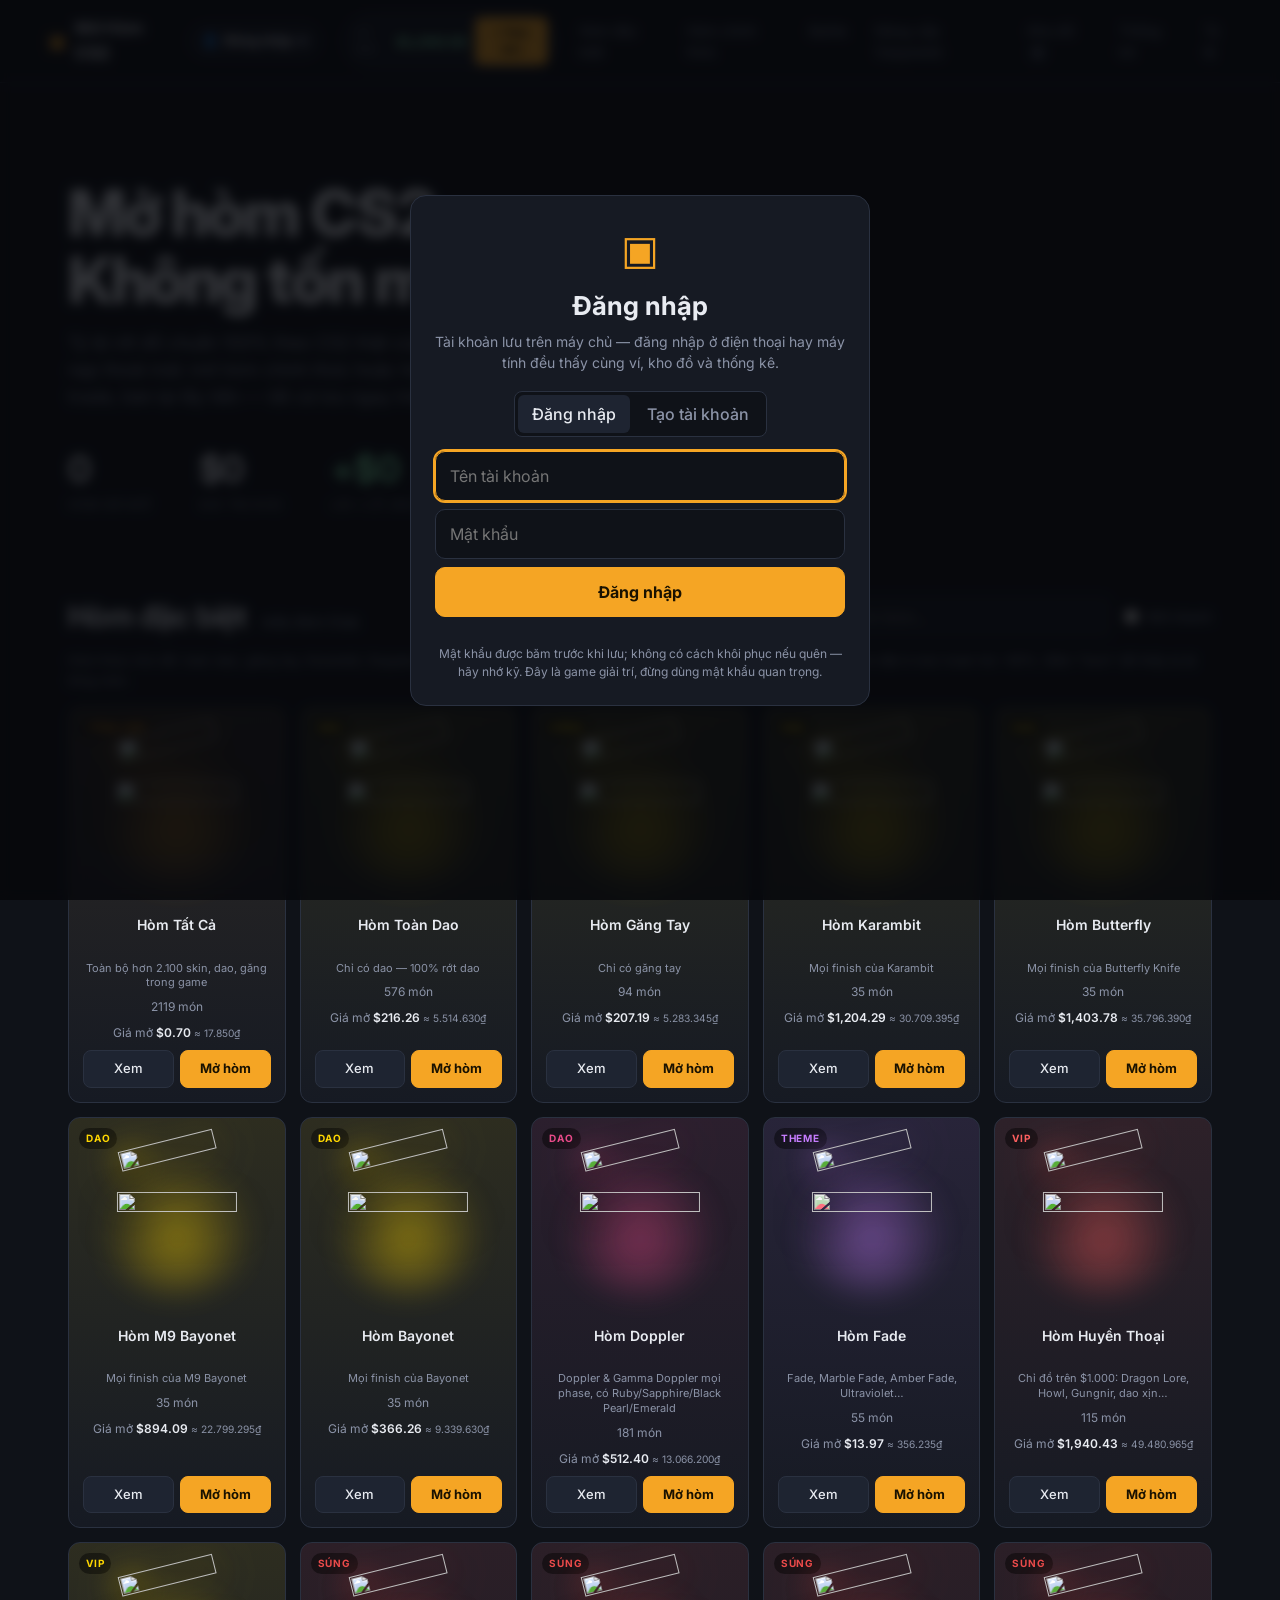
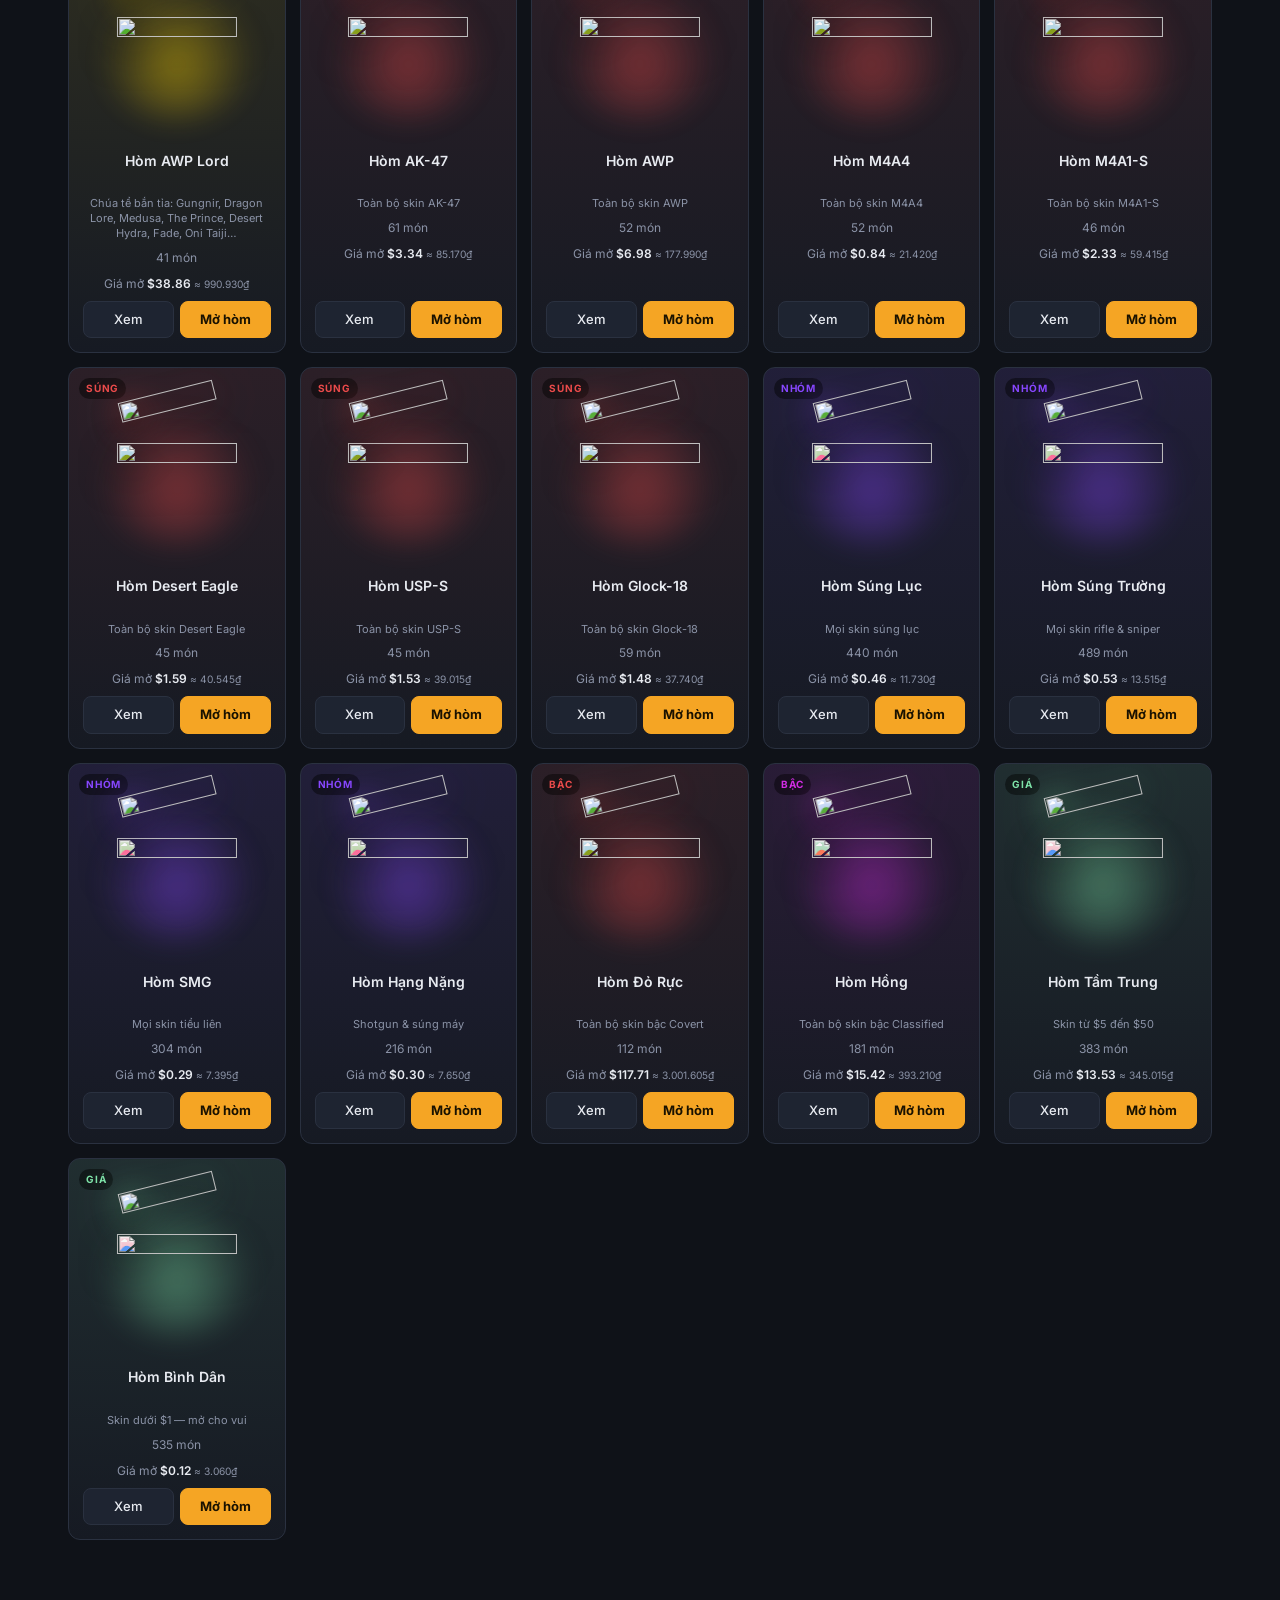
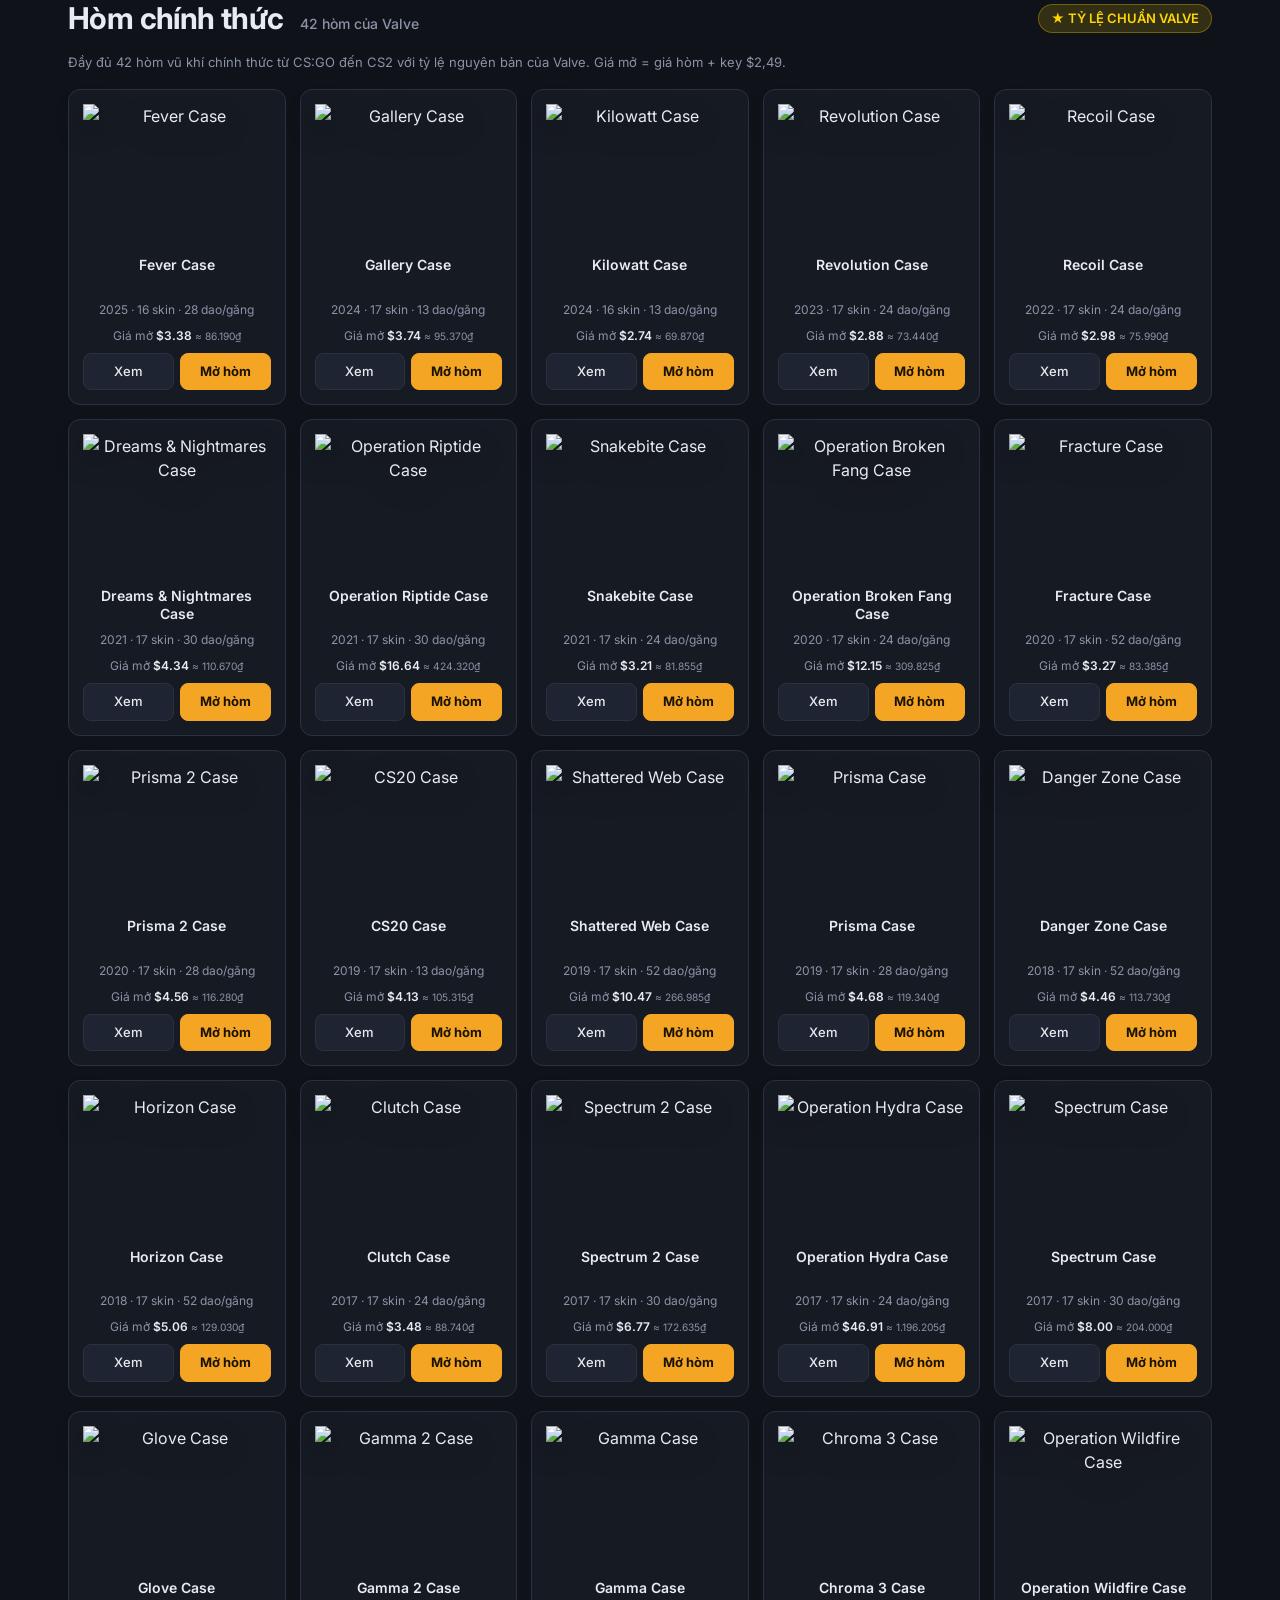
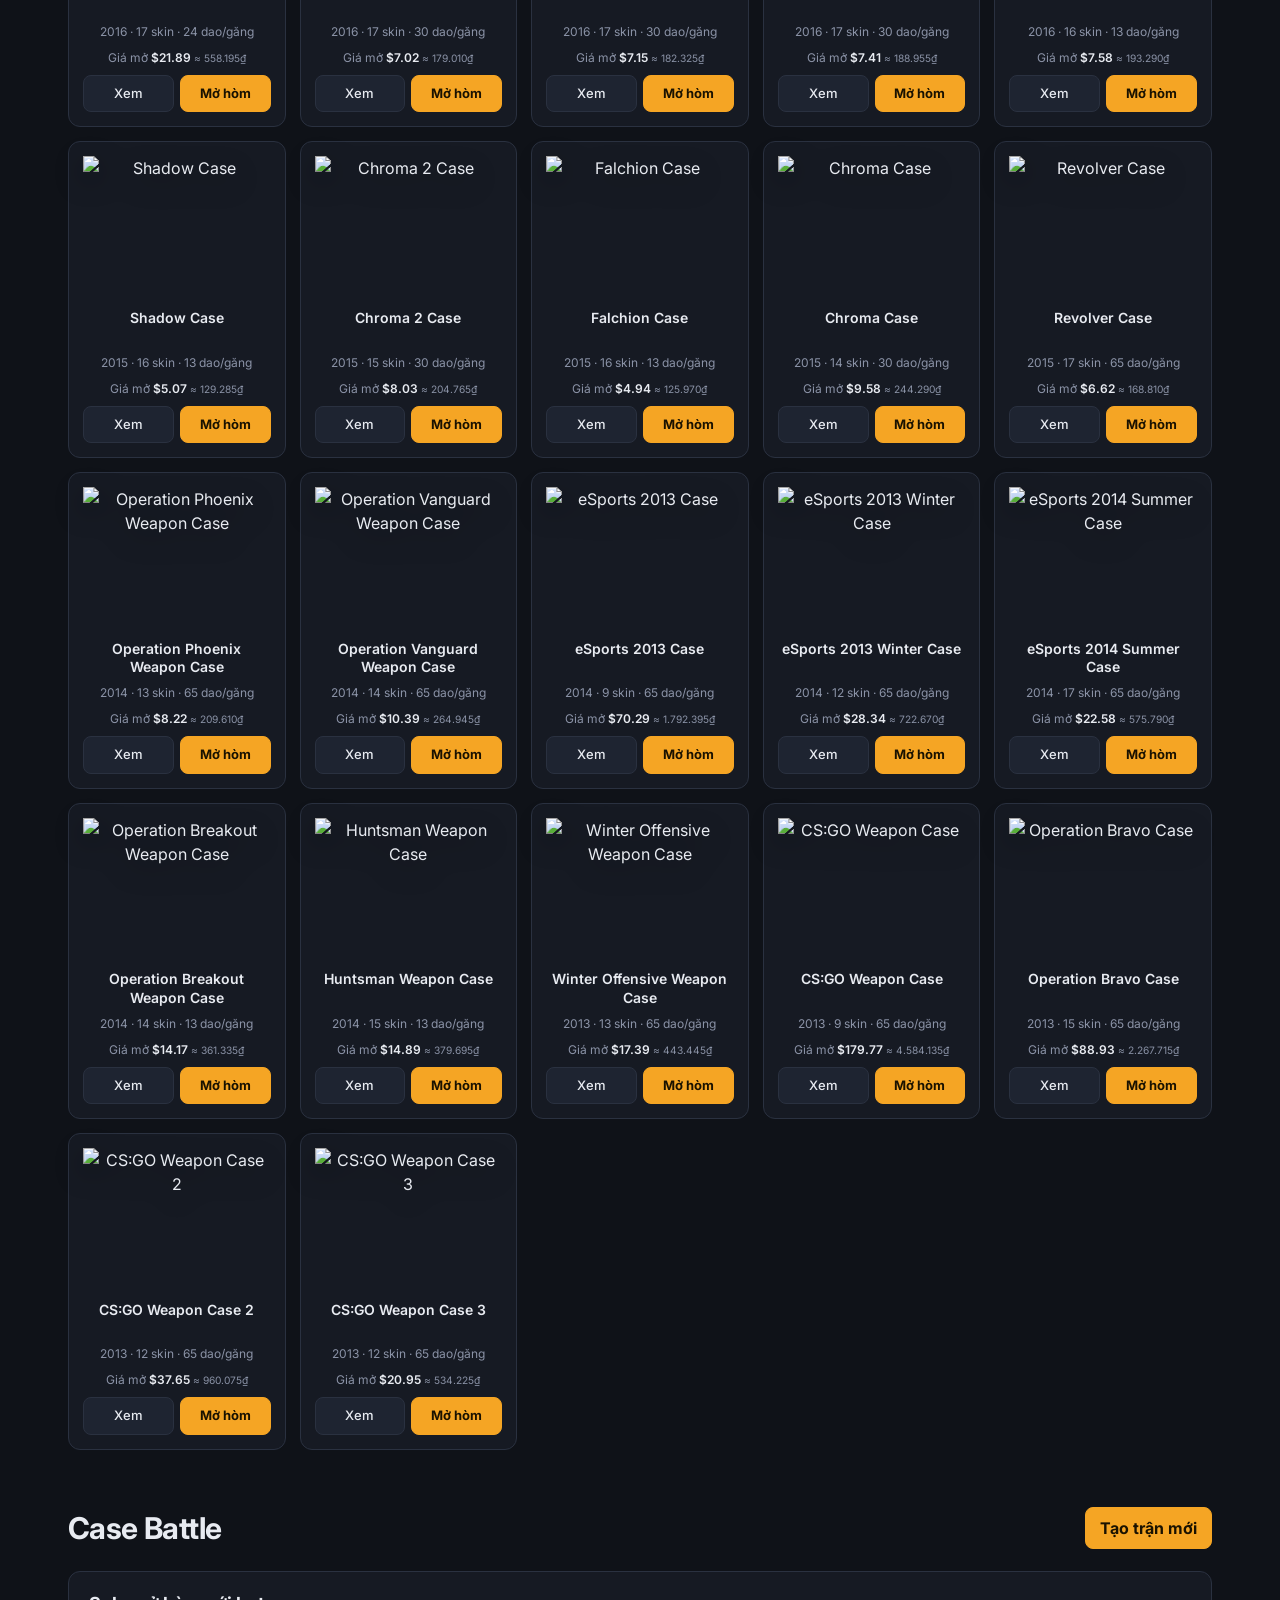
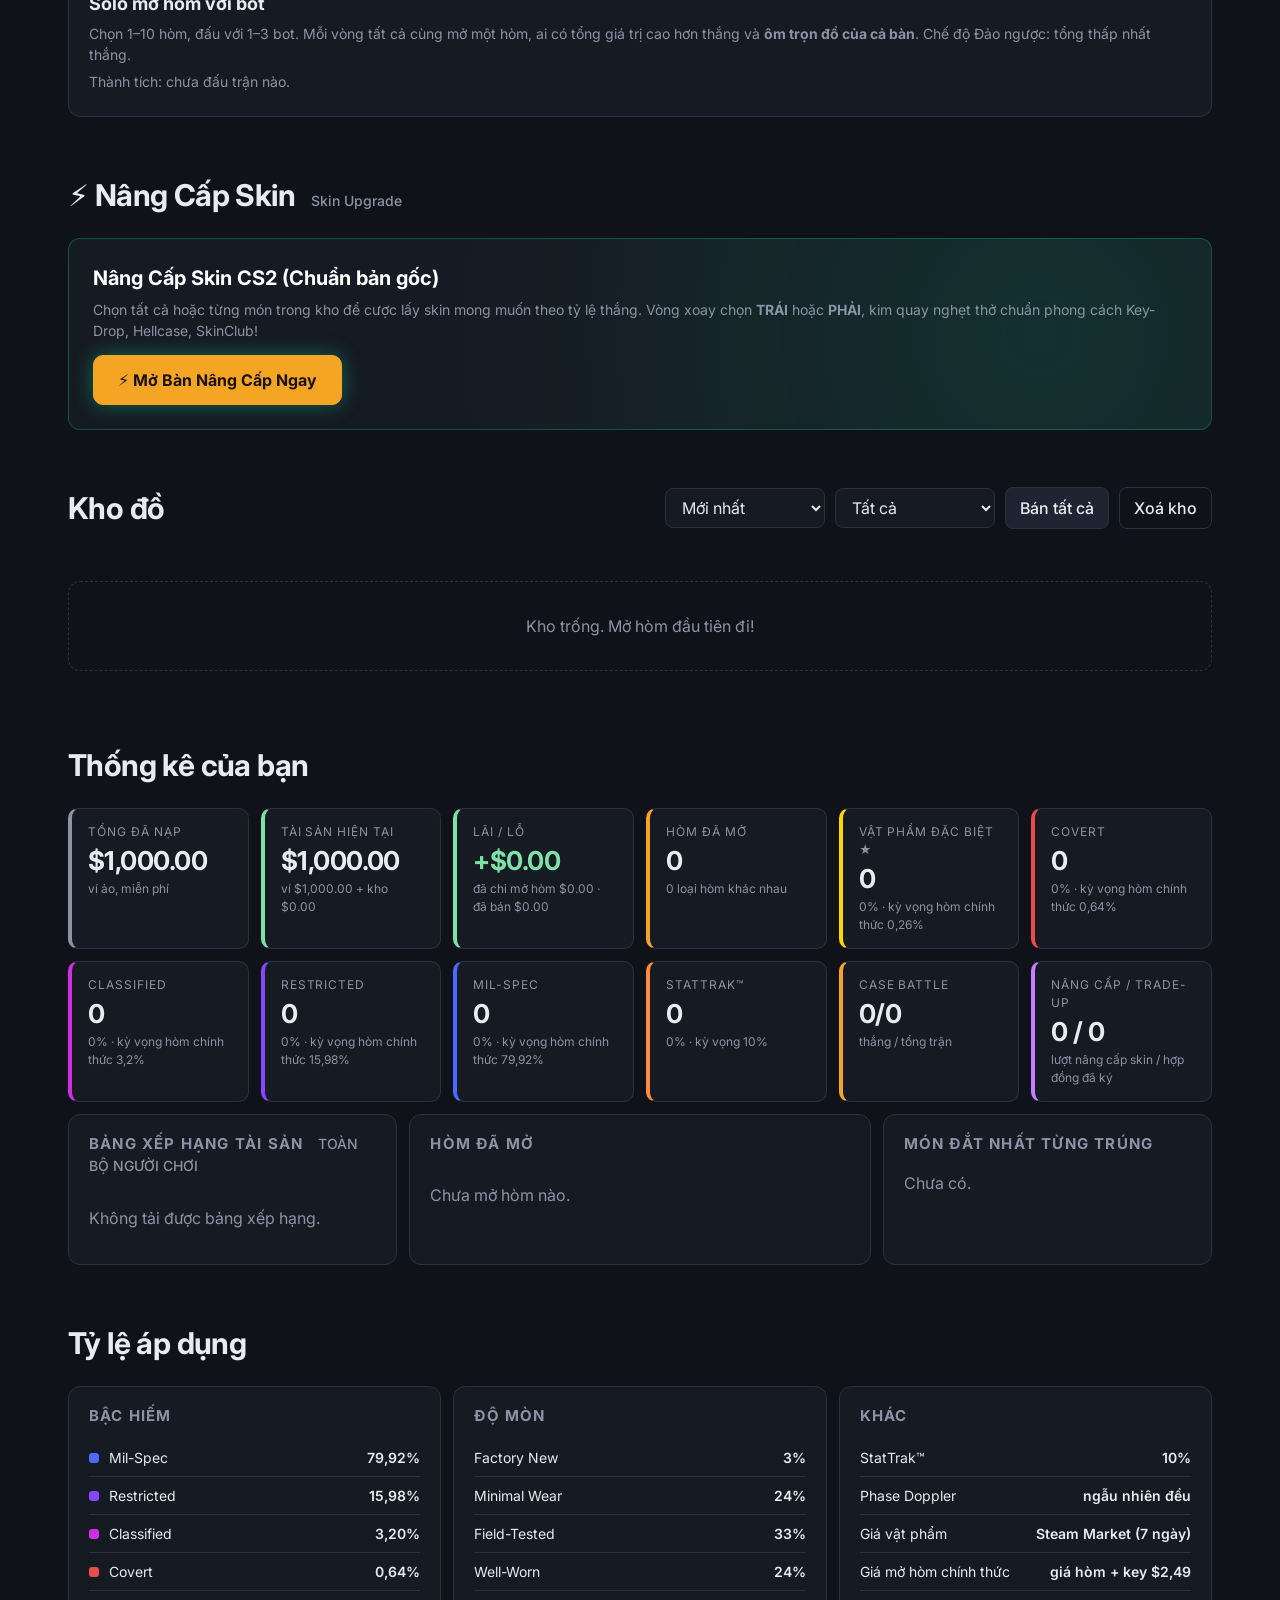
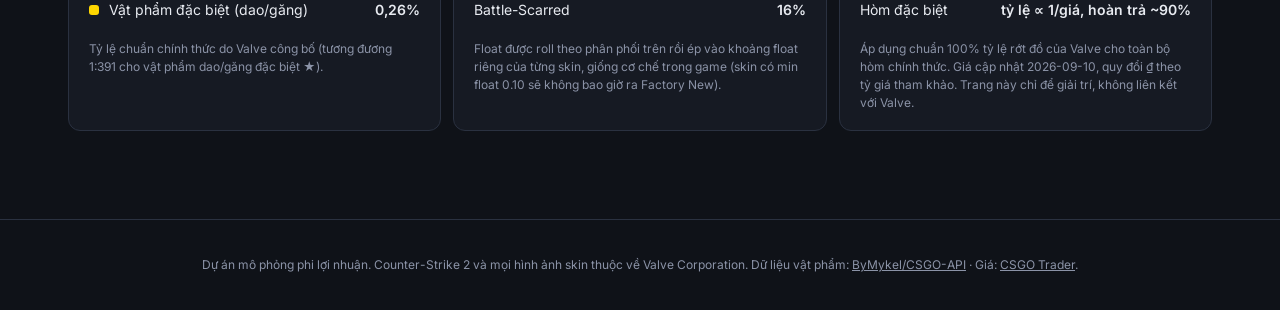
==== index.html @ 5645a088 "Chuyen toan bo vong quay sang CSS GPU Transition 144Hz thuan tuy va giam tile count chong nghen VRAM" ====
<!DOCTYPE html>
<html lang="vi">
<head>
  <meta charset="UTF-8" />
  <meta name="viewport" content="width=device-width, initial-scale=1.0" />
  <title>Mở Hòm CS2 — Miễn phí, đúng tỷ lệ thật</title>
  <meta name="description" content="Mô phỏng mở hòm CS2 hoàn toàn miễn phí với tỷ lệ rớt đồ chính thức của Valve. 42 hòm chính thức + hòm đặc biệt kiểu Skin Club, hơn 2100 vật phẩm, giá Steam, Case Battle, trade, bán đồ với ví ảo." />
  <link rel="preconnect" href="https://fonts.googleapis.com" />
  <link rel="preconnect" href="https://fonts.gstatic.com" crossorigin />
  <link href="https://fonts.googleapis.com/css2?family=Inter:wght@400;500;600;700;800&display=swap" rel="stylesheet" />
  <link rel="stylesheet" href="css/style.css?v=29" />
  <script>
    document.addEventListener('contextmenu', (e) => e.preventDefault());
    document.addEventListener('keydown', (e) => {
      if (
        e.key === 'F12' ||
        (e.ctrlKey && e.shiftKey && ['I', 'i', 'J', 'j', 'C', 'c'].includes(e.key)) ||
        (e.ctrlKey && ['u', 'U', 's', 'S'].includes(e.key))
      ) {
        e.preventDefault();
        return false;
      }
    });
    setInterval(() => {
      const s = performance.now();
      debugger;
      if (performance.now() - s > 100) {
        document.body.innerHTML = '<div style="background:#0b0e14;color:#ff5252;display:flex;align-items:center;justify-content:center;height:100vh;font-family:sans-serif;font-size:20px;font-weight:bold;">⚠️ Không được phép kiểm tra mã nguồn trang web này!</div>';
      }
    }, 1000);
  </script>
</head>
<body>
  <header class="topbar">
    <a class="brand" href="#">
      <span class="brand-mark">▣</span>
      <span>Mở Hòm <b>CS2</b></span>
    </a>
    <button id="profile-btn" class="profile-chip" title="Tài khoản">👤 <b id="profile-name">—</b> <span id="sync-dot" class="sync-dot" title="Trạng thái đồng bộ"></span></button>
    <div class="wallet">
      <span class="wallet-label">Ví ảo</span>
      <b id="wallet">$0.00</b>
      <button id="topup" class="btn btn-sm">+ Nạp tiền</button>
    </div>
    <nav class="topnav">
      <a href="#cases">Hòm đặc biệt</a>
      <a href="#official">Hòm chính thức</a>
      <a href="#battle">Battle</a>
      <a href="#trade" id="nav-trade">Nâng cấp (Upgrade)</a>
      <a href="#inventory">Kho đồ <span id="inv-count" class="pill">0</span></a>
      <a href="#stats">Thống kê</a>
      <a href="#odds">Tỷ lệ</a>
    </nav>
  </header>

  <main>
    <section class="hero">
      <h1 id="hero-title">Mở hòm CS2.<br />Không tốn một xu.</h1>
      <p>Tỷ lệ rớt đồ chuẩn 100% theo CS2 thật của Valve, ảnh và giá skin lấy từ Steam. Ví ảo nạp thoải mái: mở hòm chính thức hoặc hòm đặc biệt kiểu Skin Club, đấu Case Battle, trade, bán lại lấy tiền — tất cả lưu ngay trên trình duyệt của bạn.</p>
      <div class="hero-stats">
        <div><b id="stat-opened">0</b><span>hòm đã mở</span></div>
        <div><b id="stat-value">$0</b><span>giá trị kho</span></div>
        <div><b id="stat-profit">$0</b><span>lãi / lỗ (ảo)</span></div>
        <div><b id="stat-rare">0</b><span>dao / găng</span></div>
      </div>
    </section>

    <section id="cases" class="section">
      <div class="section-head">
        <h2>Hòm đặc biệt <span class="h-sub">kiểu Skin Club</span></h2>
        <div class="section-tools">
          <input id="case-search" type="search" placeholder="Tìm hòm…" />
          <label class="toggle"><input type="checkbox" id="fast-mode" /> <span>Mở nhanh</span></label>
        </div>
      </div>
      <p class="muted case-note">Hòm theo chủ đề: toàn dao, găng tay, Karambit, Doppler, AK-47, AWP, đồ huyền thoại… Tỷ lệ mỗi món tỷ lệ nghịch với giá, giá hòm đặt ở mức hoàn trả ~90%. Bấm "Xem" để thấy tỷ lệ từng món.</p>
      <div id="custom-grid" class="case-grid"></div>
    </section>

    <section id="official" class="section">
      <div class="section-head">
        <h2>Hòm chính thức <span class="h-sub">42 hòm của Valve</span></h2>
        <span class="pill pill-gold" style="background: rgba(255, 215, 0, 0.15); color: #ffd700; border: 1px solid rgba(255, 215, 0, 0.3); font-weight: 600; padding: 4px 12px; border-radius: 999px; font-size: 13px; display: inline-flex; align-items: center; gap: 4px;">★ TỶ LỆ CHUẨN VALVE</span>
      </div>
      <p class="muted case-note">Đầy đủ 42 hòm vũ khí chính thức từ CS:GO đến CS2 với tỷ lệ nguyên bản của Valve. Giá mở = giá hòm + key $2,49.</p>
      <div id="case-grid" class="case-grid"></div>
    </section>

    <section id="battle" class="section">
      <div class="section-head">
        <h2>Case Battle</h2>
        <button id="battle-new" class="btn btn-primary">Tạo trận mới</button>
      </div>
      <div class="battle-intro card">
        <div>
          <h3>Solo mở hòm với bot</h3>
          <p class="muted">Chọn 1–10 hòm, đấu với 1–3 bot. Mỗi vòng tất cả cùng mở một hòm, ai có tổng giá trị cao hơn thắng và <b>ôm trọn đồ của cả bàn</b>. Chế độ Đảo ngược: tổng thấp nhất thắng.</p>
          <p class="muted" id="battle-record">Thành tích: chưa đấu trận nào.</p>
        </div>
      </div>
    </section>

    <section id="trade" class="section">
      <div class="section-head">
        <h2>⚡ Nâng Cấp Skin <span class="h-sub">Skin Upgrade</span></h2>
      </div>
      <div class="card trade-card" style="padding: 24px; display: flex; flex-direction: column; align-items: flex-start; gap: 14px; background: radial-gradient(circle at 85% 50%, rgba(0, 245, 160, 0.1), transparent 60%), var(--bg-2); border: 1px solid rgba(0, 245, 160, 0.25);">
        <div>
          <h3 style="margin: 0 0 6px; font-size: 20px; color: #fff;">Nâng Cấp Skin CS2 (Chuẩn bản gốc)</h3>
          <p class="muted" style="margin: 0; font-size: 14px; line-height: 1.5;">Chọn tất cả hoặc từng món trong kho để cược lấy skin mong muốn theo tỷ lệ thắng. Vòng xoay chọn <b>TRÁI</b> hoặc <b>PHẢI</b>, kim quay nghẹt thở chuẩn phong cách Key-Drop, Hellcase, SkinClub!</p>
        </div>
        <div style="display: flex; gap: 10px; flex-wrap: wrap;">
          <button id="trade-open" class="btn btn-primary btn-lg" style="font-size: 16px; padding: 12px 24px; box-shadow: 0 0 20px rgba(0, 245, 160, 0.35);">⚡ Mở Bàn Nâng Cấp Ngay</button>
          <button id="tradeup-open" class="btn btn-ghost" style="display: none;"></button>
        </div>
      </div>
    </section>

    <section id="inventory" class="section">
      <div class="section-head">
        <h2>Kho đồ <span id="inv-value" class="muted inv-value"></span></h2>
        <div class="section-tools">
          <select id="inv-sort">
            <option value="new">Mới nhất</option>
            <option value="price">Giá cao nhất</option>
          </select>
          <select id="inv-filter">
            <option value="all">Tất cả</option>
            <option value="5">Dao / Găng</option>
            <option value="4">Covert</option>
            <option value="3">Classified</option>
            <option value="2">Restricted</option>
            <option value="1">Mil-Spec</option>
            <option value="st">StatTrak™</option>
            <option value="eq">Đang dùng</option>
          </select>
          <button id="inv-sell-all" class="btn">Bán tất cả (đang lọc)</button>
          <button id="inv-clear" class="btn btn-ghost">Xoá kho</button>
        </div>
      </div>
      <div id="inv-grid" class="inv-grid"></div>
      <div id="inv-pager" class="pager"></div>
      <p id="inv-empty" class="empty">Kho trống. Mở hòm đầu tiên đi!</p>
    </section>

    <section id="stats" class="section">
      <div class="section-head"><h2>Thống kê của bạn</h2></div>
      <div id="stats-table" class="stats"></div>
      <div class="stats-2">
        <div class="card">
          <h3>Bảng xếp hạng tài sản <span class="muted h-sub">toàn bộ người chơi</span></h3>
          <div id="leaderboard" class="stats-cases"></div>
          <p id="leaderboard-empty" class="muted">Đang tải…</p>
        </div>
        <div class="card">
          <h3>Hòm đã mở</h3>
          <div id="stats-cases" class="stats-cases"></div>
          <p id="stats-cases-empty" class="muted">Chưa mở hòm nào.</p>
        </div>
        <div class="card">
          <h3>Món đắt nhất từng trúng</h3>
          <div id="stats-best"></div>
          <p id="stats-best-empty" class="muted">Chưa có.</p>
        </div>
      </div>
    </section>

    <section id="odds" class="section">
      <div class="section-head"><h2>Tỷ lệ áp dụng</h2></div>
      <div class="odds-grid">
        <div class="card">
          <h3>Bậc hiếm</h3>
          <ul class="odds-list">
            <li><i style="--c:#4b69ff"></i>Mil-Spec <b>79,92%</b></li>
            <li><i style="--c:#8847ff"></i>Restricted <b>15,98%</b></li>
            <li><i style="--c:#d32ce6"></i>Classified <b>3,20%</b></li>
            <li><i style="--c:#eb4b4b"></i>Covert <b>0,64%</b></li>
            <li><i style="--c:#ffd700"></i>Vật phẩm đặc biệt (dao/găng) <b>0,26%</b></li>
          </ul>
          <p class="note">Tỷ lệ chuẩn chính thức do Valve công bố (tương đương 1:391 cho vật phẩm dao/găng đặc biệt ★).</p>
        </div>
        <div class="card">
          <h3>Độ mòn</h3>
          <ul class="odds-list">
            <li>Factory New <b>3%</b></li>
            <li>Minimal Wear <b>24%</b></li>
            <li>Field-Tested <b>33%</b></li>
            <li>Well-Worn <b>24%</b></li>
            <li>Battle-Scarred <b>16%</b></li>
          </ul>
          <p class="note">Float được roll theo phân phối trên rồi ép vào khoảng float riêng của từng skin, giống cơ chế trong game (skin có min float 0.10 sẽ không bao giờ ra Factory New).</p>
        </div>
        <div class="card">
          <h3>Khác</h3>
          <ul class="odds-list">
            <li>StatTrak™ <b>10%</b></li>
            <li>Phase Doppler <b>ngẫu nhiên đều</b></li>
            <li>Giá vật phẩm <b>Steam Market (7 ngày)</b></li>
            <li>Giá mở hòm chính thức <b>giá hòm + key $2,49</b></li>
            <li>Hòm đặc biệt <b>tỷ lệ ∝ 1/giá, hoàn trả ~90%</b></li>
          </ul>
          <p class="note">Áp dụng chuẩn 100% tỷ lệ rớt đồ của Valve cho toàn bộ hòm chính thức. Giá cập nhật <span id="prices-date"></span>, quy đổi ₫ theo tỷ giá tham khảo. Trang này chỉ để giải trí, không liên kết với Valve.</p>
        </div>
      </div>
    </section>
  </main>

  <footer class="footer">
    <p>Dự án mô phỏng phi lợi nhuận. Counter-Strike 2 và mọi hình ảnh skin thuộc về Valve Corporation. Dữ liệu vật phẩm: <a href="https://github.com/ByMykel/CSGO-API" target="_blank" rel="noopener">ByMykel/CSGO-API</a> · Giá: <a href="https://csgotrader.app" target="_blank" rel="noopener">CSGO Trader</a>.</p>
  </footer>

  <!-- Modal: tài khoản -->
  <div id="modal-profile" class="modal modal-profile" hidden>
    <div class="modal-box modal-profile-box">
      <button class="modal-close" data-close id="profile-close">&times;</button>

      <div id="auth-guest">
        <div class="pf-head">
          <span class="brand-mark">▣</span>
          <h2 id="auth-title">Đăng nhập</h2>
          <p class="muted">Tài khoản lưu trên máy chủ — đăng nhập ở điện thoại hay máy tính đều thấy cùng ví, kho đồ và thống kê.</p>
        </div>
        <div class="seg auth-tabs" id="auth-tabs">
          <button type="button" data-mode="login" class="active">Đăng nhập</button>
          <button type="button" data-mode="register">Tạo tài khoản</button>
        </div>
        <form id="auth-form" class="auth-form" autocomplete="off">
          <input id="auth-name" type="text" maxlength="20" placeholder="Tên tài khoản" autocomplete="username" autocapitalize="none" autocorrect="off" spellcheck="false" inputmode="text" />
          <input id="auth-pass" type="password" maxlength="64" placeholder="Mật khẩu" autocomplete="current-password" autocapitalize="none" autocorrect="off" spellcheck="false" />
          <input id="auth-pass2" type="password" maxlength="64" placeholder="Nhập lại mật khẩu" autocomplete="new-password" autocapitalize="none" autocorrect="off" spellcheck="false" hidden />
          <p id="auth-err" class="auth-err" hidden></p>
          <p id="auth-msg" class="auth-msg" hidden></p>
          <button type="submit" class="btn btn-primary btn-lg" id="auth-submit">Đăng nhập</button>
        </form>
        <p class="muted auth-hint">Đã đăng nhập gần đây trên thiết bị này:</p>
        <div id="pf-list" class="pf-list"></div>
        <p class="note">Mật khẩu được băm trước khi lưu; không có cách khôi phục nếu quên — hãy nhớ kỹ. Đây là game giải trí, đừng dùng mật khẩu quan trọng.</p>
      </div>

      <div id="auth-user" hidden>
        <div class="pf-head">
          <span class="pf-avatar">👤</span>
          <h2 id="auth-username"></h2>
          <p class="muted" id="auth-usersum"></p>
        </div>
        <div class="auth-actions">
          <button class="btn btn-lg" id="auth-logout">Đăng xuất / đổi tài khoản</button>
          <button class="btn btn-ghost" id="auth-changepw">Đổi mật khẩu</button>
          <button class="btn btn-ghost danger" id="auth-delete">Xoá tài khoản</button>
        </div>
        <form id="pw-form" class="auth-form" hidden>
          <input id="pw-old" type="password" placeholder="Mật khẩu hiện tại" autocomplete="current-password" />
          <input id="pw-new" type="password" placeholder="Mật khẩu mới" autocomplete="new-password" />
          <input id="pw-new2" type="password" placeholder="Nhập lại mật khẩu mới" autocomplete="new-password" />
          <p id="pw-err" class="auth-err" hidden></p>
          <button type="submit" class="btn btn-primary">Lưu mật khẩu</button>
        </form>
      </div>
    </div>
  </div>

  <!-- Modal: nạp tiền ví ảo có giới hạn ngày & nạp vượt hạn mức -->
  <div id="modal-topup" class="modal" hidden>
    <div class="modal-box modal-topup-box">
      <button class="modal-close" data-close id="topup-close">&times;</button>
      <div class="pf-head">
        <span class="pf-avatar">💳</span>
        <h2>Nạp tiền ví ảo</h2>
        <p class="muted">Mỗi ngày được nạp miễn phí tối đa <b>$5.000</b> (mỗi lần tối đa $1.000). Muốn nạp thêm vượt hạn mức thì phí 10k VNĐ cho $5.000.</p>
      </div>

      <!-- Thẻ trạng thái hạn mức ngày -->
      <div class="topup-limit-card">
        <div class="topup-limit-header">
          <span>Đã nạp hôm nay: <b id="topup-today-spent" class="pos">$0</b> / $5.000</span>
          <span class="topup-max-tag">Hạn mức ngày: $5.000</span>
        </div>
        <div class="topup-bar-track">
          <div id="topup-bar-fill" class="topup-bar-fill" style="width: 0%;"></div>
        </div>
        <div class="topup-limit-sub">
          <span>Số dư ví: <b id="topup-cur-balance">$0.00</b></span>
          <span id="topup-remaining-notice">Còn được nạp: <b id="topup-max-allowed" class="pos">+$5.000</b></span>
        </div>
      </div>

      <!-- Thông báo khi đạt trần ngày hoặc trần ví -->
      <div id="topup-full-alert" class="topup-full-alert" hidden>
        ⚠️ Bạn đã đạt hạn mức nạp miễn phí hôm nay ($5.000). Để nạp thêm vượt hạn mức, bạn có thể thanh toán phí 10k VNĐ để nhận thêm $5.000.
      </div>

      <!-- Thẻ nạp vượt hạn mức -->
      <div class="topup-overlimit-card">
        <div class="overlimit-badge">💎 NẠP VƯỢT HẠN MỨC NGÀY</div>
        <p class="overlimit-desc">Muốn nạp thêm khi đã hết hạn mức? Phí chỉ <b>10.000 VNĐ</b> cho <b>$5.000 USD</b> (Quét mã ZaloPay, Quản trị viên phê duyệt).</p>
        <div class="row-btns" style="margin-top: 10px;">
          <button type="button" class="btn btn-primary btn-sm" id="btn-open-vip-topup">⚡ Nạp thêm $5.000 (Phí 10k)</button>
          <a href="https://zalo.me/0968070182" target="_blank" rel="noopener" class="btn btn-ghost btn-sm zalo-btn-link">💬 Zalo Admin (0968070182)</a>
        </div>
      </div>

      <form id="topup-form" class="topup-form" autocomplete="off" style="margin-top: 12px;">
        <div class="topup-input-wrap">
          <span class="topup-currency">$</span>
          <input id="topup-amount-input" type="number" min="1" max="5000" step="1" placeholder="Nhập số tiền..." value="1000" required autofocus />
        </div>

        <p class="muted" style="font-size: 12px; margin: 0 0 8px;">Gợi ý chọn nhanh (tối đa $5.000 free/ngày):</p>
        <div class="topup-chips" id="topup-chips">
          <button type="button" class="btn btn-sm topup-chip" data-amt="500">+$500</button>
          <button type="button" class="btn btn-sm topup-chip" data-amt="1000">+$1.000</button>
          <button type="button" class="btn btn-sm topup-chip" data-amt="2000">+$2.000</button>
          <button type="button" class="btn btn-sm topup-chip" data-amt="3000">+$3.000</button>
          <button type="button" class="btn btn-sm topup-chip" data-amt="5000">+$5.000</button>
          <button type="button" class="btn btn-sm topup-chip" id="topup-chip-max" data-amt="max">Nạp hết hạn mức</button>
        </div>

        <button type="submit" class="btn btn-primary btn-lg" id="topup-submit" style="width: 100%; margin-top: 10px;">
          ✓ Nạp ngay vào ví
        </button>
      </form>

      <div class="zalo-footer-link">
        <a href="https://zalo.me/0968070182" target="_blank" rel="noopener" class="zalo-link-chip">
          💬 Liên hệ hỗ trợ / Nạp vượt hạn mức: <b>Zalo 0968070182</b>
        </a>
      </div>
    </div>
  </div>

  <!-- Modal: Nạp vượt hạn mức (Phí 10k VNĐ cho $5.000) -->
  <div id="modal-vip-topup" class="modal" hidden>
    <div class="modal-box modal-vip-box">
      <button class="modal-close" data-close id="vip-topup-close">&times;</button>
      <div class="pf-head">
        <span class="pf-avatar">💎</span>
        <h2>Nạp Vượt Hạn Mức Ngày</h2>
        <p class="muted">Phí <b>10.000 VNĐ</b> để nạp thêm <b>$5.000 USD</b> vào ví ảo (Quét mã ZaloPay, Quản trị viên duyệt).</p>
      </div>

      <div class="vip-qr-section">
        <div class="vip-qr-card">
          <div class="zalopay-badge">ZaloPay</div>
          <img id="zalopay-qr-img" class="vip-qr-img" src="https://api.qrserver.com/v1/create-qr-code/?size=220x220&data=0982460638" alt="QR ZaloPay" />
          <div class="vip-qr-scan-hint">Quét mã bằng <b>ZaloPay</b> hoặc <b>Zalo</b></div>
        </div>

        <div class="vip-payment-info">
          <div class="vip-info-row">
            <span>Ví nhận:</span>
            <b>Ví ZaloPay</b>
          </div>
          <div class="vip-info-row">
            <span>Số điện thoại:</span>
            <div class="copy-field">
              <b id="vip-pay-phone">0982460638</b>
              <button type="button" class="btn btn-xs btn-ghost copy-btn" id="vip-copy-phone-btn">Copy</button>
            </div>
          </div>
          <div class="vip-info-row">
            <span>Số tiền phí:</span>
            <div class="copy-field">
              <b class="price-vnd-big">10.000 VNĐ</b>
            </div>
          </div>
          <div class="vip-info-row">
            <span>Nhận được:</span>
            <b style="color: #00f5a0; font-size: 15px;">+$5.000 USD</b>
          </div>
          <div class="vip-info-row">
            <span>Nội dung chuyển:</span>
            <div class="copy-field">
              <b id="vip-pay-memo" class="pos">NAP</b>
              <button type="button" class="btn btn-xs btn-ghost copy-btn" id="vip-copy-memo-btn">Copy</button>
            </div>
          </div>
        </div>
      </div>

      <div id="vip-status-box" class="vip-status-box" hidden>
        <span class="vip-status-dot"></span>
        <span id="vip-status-text">Đang có yêu cầu nạp tiền chờ Quản trị viên phê duyệt...</span>
      </div>

      <div class="row-btns" style="margin-top: 16px;">
        <button type="button" class="btn btn-primary btn-lg" id="vip-confirm-btn" style="flex: 2;">
          ✓ Tôi đã thanh toán 10k — Yêu cầu duyệt nạp
        </button>
        <a href="https://zalo.me/0968070182" target="_blank" rel="noopener" class="btn btn-lg btn-ghost zalo-btn-link" id="vip-zalo-btn" style="flex: 1;">
          💬 Chat Zalo
        </a>
      </div>
      <p class="note" style="margin-top: 12px; text-align: center; font-size: 12px;">
        Sau khi chuyển tiền xong, bạn hãy bấm <b>"Yêu cầu duyệt nạp"</b> để gửi email cho Admin phê duyệt 1-click, hoặc nhắn Zalo <b>0968070182</b> để được cộng tiền ngay!
      </p>
    </div>
  </div>

  <!-- Modal: chi tiết hòm -->
  <div id="modal-case" class="modal" hidden>
    <div class="modal-box modal-wide">
      <button class="modal-close" data-close>&times;</button>
      <div class="case-detail-head">
        <img id="cd-image" alt="" />
        <div>
          <h2 id="cd-name"></h2>
          <p id="cd-meta" class="muted"></p>
          <div class="row-btns">
            <button id="cd-open" class="btn btn-primary btn-lg">Mở hòm</button>
            <button id="cd-battle" class="btn btn-lg">Đấu battle với hòm này</button>
          </div>
        </div>
      </div>
      <div id="cd-items" class="cd-items"></div>
    </div>
  </div>

  <!-- Modal: mở hòm -->
  <div id="modal-open" class="modal" hidden>
    <div class="modal-box modal-open">
      <p id="open-title" class="open-title"></p>
      <div class="roulette">
        <div class="roulette-marker"></div>
        <div id="roulette-strip" class="roulette-strip"></div>
      </div>
      <div id="result" class="result" hidden>
        <div class="result-card">
          <span id="res-rarity" class="res-rarity"></span>
          <button id="res-zoom" class="zoom-hint" title="Phóng to ảnh skin">
            <img id="res-image" alt="" />
            <span>🔍 Nhấn để soi kỹ / Phóng to</span>
          </button>
          <h3 id="res-name"></h3>
          <p id="res-wear" class="muted"></p>
          <p id="res-price" class="res-price"></p>
        </div>
        <div class="result-actions">
          <button id="res-again" class="btn btn-primary btn-lg">Mở tiếp</button>
          <button id="res-sell" class="btn btn-lg">Bán ngay</button>
          <button id="res-close" class="btn btn-ghost btn-lg">Đóng</button>
        </div>
      </div>
    </div>
  </div>

  <!-- Modal: Soi Skin & Phóng to ảnh (Thuần 2D Siêu Mượt) -->
  <div id="modal-zoom" class="modal modal-dark" hidden>
    <button class="modal-close zoom-close" data-close title="Đóng">&times;</button>
    
    <div class="zoom-stage" id="zoom-stage">
      <div class="zoom-glow" id="zoom-glow"></div>
      <div class="zoom-wrap" id="zoom-wrap">
        <img id="zoom-img" alt="" draggable="false" />
        <div class="zoom-shine" id="zoom-shine"></div>
      </div>
    </div>

    <div class="zoom-bar">
      <div class="zoom-info">
        <b id="zoom-name"></b>
        <span id="zoom-sub" class="muted"></span>
      </div>
      <div class="zoom-ctrl">
        <button class="btn btn-primary" id="zoom-inspect">▶ Soi vũ khí (F)</button>
        <button class="btn" id="zoom-equip" hidden>Trang bị</button>
        <button class="btn" data-zoom="-1" title="Thu nhỏ">−</button>
        <button class="btn" id="zoom-reset" title="Đặt lại kích thước 100%"><span id="zoom-level">100%</span></button>
        <button class="btn" data-zoom="1" title="Phóng to">+</button>
      </div>
      <p class="zoom-tip muted" id="zoom-tip-text">
        🔍 <b>Hướng dẫn:</b> Lăn chuột hoặc bấm <b>+ / −</b> để phóng to / thu nhỏ · Kéo chuột để di chuyển ảnh khi zoom · Bấm <b>Soi vũ khí (phím F)</b> để xem hiệu ứng xoay lật sáng bóng.
      </p>
    </div>
  </div>

  <!-- Modal: thiết lập battle -->
  <div id="modal-battle-setup" class="modal" hidden>
    <div class="modal-box modal-wide">
      <button class="modal-close" data-close>&times;</button>
      <h2 class="modal-title">Tạo Case Battle</h2>
      <div class="bs-grid">
        <div class="bs-left">
          <div class="bs-field">
            <label>Đối thủ</label>
            <div class="seg" id="bs-bots">
              <button data-bots="1" class="active">1 bot</button>
              <button data-bots="2">2 bot</button>
              <button data-bots="3">3 bot</button>
            </div>
          </div>
          <div class="bs-field">
            <label>Chế độ</label>
            <div class="seg" id="bs-mode">
              <button data-mode="normal" class="active">Thường</button>
              <button data-mode="crazy">Đảo ngược</button>
            </div>
          </div>
          <div class="bs-field">
            <label>Hòm đã chọn <span id="bs-round-count" class="muted"></span></label>
            <div id="bs-selected" class="bs-selected"></div>
            <p id="bs-selected-empty" class="muted">Chưa chọn hòm nào — bấm vào hòm bên phải để thêm (tối đa 10).</p>
          </div>
          <div class="bs-summary">
            <div><span class="muted">Chi phí mỗi người</span><b id="bs-cost">$0</b></div>
            <button id="bs-start" class="btn btn-primary btn-lg" disabled>Bắt đầu</button>
          </div>
        </div>
        <div class="bs-right">
          <input id="bs-search" type="search" placeholder="Tìm hòm…" />
          <div id="bs-cases" class="bs-cases"></div>
        </div>
      </div>
    </div>
  </div>

  <!-- Modal: battle -->
  <div id="modal-battle" class="modal" hidden>
    <div class="modal-box modal-battle">
      <div class="bt-head">
        <div>
          <p class="open-title" id="bt-title">Case Battle</p>
          <div id="bt-rounds" class="bt-rounds"></div>
        </div>
        <button id="bt-exit" class="btn btn-ghost">Thoát</button>
      </div>
      <div id="bt-players" class="bt-players"></div>
      <div id="bt-final" class="bt-final" hidden>
        <h3 id="bt-final-title"></h3>
        <p id="bt-final-sub" class="muted"></p>
        <div class="result-actions">
          <button id="bt-again" class="btn btn-primary btn-lg">Đấu lại</button>
          <button id="bt-close" class="btn btn-ghost btn-lg">Đóng</button>
        </div>
      </div>
    </div>
  </div>

  <!-- Modal: Nâng cấp Skin (Skin Upgrade / Trade) -->
  <div id="modal-trade" class="modal" hidden>
    <div class="modal-box modal-upgrade">
      <button class="modal-close" data-close>&times;</button>
      <div class="up-head">
        <h2 class="modal-title">⚡ Nâng Cấp Skin <span class="h-sub">Skin Upgrade</span></h2>
        <span class="up-badge">Chuẩn tỷ lệ CS2</span>
      </div>

      <div class="up-layout">
        <!-- CỘT 1: ĐỒ CỦA BẠN (WAGER) -->
        <div class="up-col up-wager-col">
          <div class="up-col-header">
            <div>
              <h4>Đồ cược của bạn</h4>
              <span id="up-wager-summary" class="muted">0 món · $0.00</span>
            </div>
            <div class="up-col-actions">
              <button id="up-select-all" class="btn btn-sm btn-primary">Chọn tất cả</button>
              <button id="up-clear-wager" class="btn btn-sm btn-ghost">Bỏ chọn</button>
            </div>
          </div>
          <div class="up-filters">
            <input id="up-mine-search" type="search" placeholder="Tìm đồ trong kho…" />
            <select id="up-mine-sort">
              <option value="price-desc">Giá cao nhất</option>
              <option value="price-asc">Giá thấp nhất</option>
              <option value="new">Mới nhất</option>
            </select>
            <select id="up-mine-rarity">
              <option value="all">Mọi bậc</option>
              <option value="5">Dao / Găng</option>
              <option value="4">Covert</option>
              <option value="3">Classified</option>
              <option value="2">Restricted</option>
              <option value="1">Mil-Spec</option>
            </select>
          </div>
          <div id="up-mine-list" class="tr-list up-list"></div>
          <p id="up-mine-empty" class="empty">Kho chưa có đồ. Hãy mở vài hòm trước nhé!</p>
        </div>

        <!-- CỘT 2: TRUNG TÂM VÒNG XOAY NÂNG CẤP -->
        <div class="up-col-center">
          <!-- So sánh 2 bên -->
          <div class="up-compare">
            <div class="up-compare-box up-box-wager">
              <span class="lbl">Tổng cược</span>
              <b id="up-compare-wager-val">$0.00</b>
              <small id="up-compare-wager-count" class="muted">0 món</small>
            </div>
            <div class="up-compare-vs">➔</div>
            <div class="up-compare-box up-box-target" id="up-box-target-preview">
              <span class="lbl">Mục tiêu</span>
              <b id="up-compare-target-val">$0.00</b>
              <small id="up-compare-target-name" class="muted">Chưa chọn skin</small>
            </div>
          </div>

          <!-- Vòng xoay Upgrade Wheel -->
          <div class="up-wheel-container">
            <div class="up-wheel-outer" id="up-wheel-outer">
              <svg class="up-wheel-svg" viewBox="0 0 280 280">
                <defs>
                  <linearGradient id="winGrad" x1="0%" y1="0%" x2="100%" y2="100%">
                    <stop offset="0%" stop-color="#00f5a0" />
                    <stop offset="100%" stop-color="#00d9f5" />
                  </linearGradient>
                  <filter id="glow" x="-20%" y="-20%" width="140%" height="140%">
                    <feGaussianBlur stdDeviation="6" result="blur" />
                    <feComposite in="SourceGraphic" in2="blur" operator="over" />
                  </filter>
                </defs>
                <!-- Track nền xám -->
                <circle cx="140" cy="140" r="110" class="up-wheel-track" />
                <!-- Cung tròn trúng thưởng -->
                <path id="up-wheel-arc" class="up-wheel-arc" d="" />
              </svg>
              <!-- Kim quay -->
              <div class="up-needle-wrap" id="up-needle-wrap">
                <div class="up-needle" id="up-needle">
                  <div class="up-needle-tip"></div>
                </div>
              </div>
              <!-- Tâm vòng tròn hiển thị tỷ lệ % -->
              <div class="up-wheel-center-info">
                <span class="up-center-title">TỶ LỆ THẮNG</span>
                <span id="up-rate-num" class="up-rate-num">0.00%</span>
                <span id="up-target-multiplier" class="up-multiplier-badge">—</span>
              </div>
            </div>
          </div>

          <!-- Thanh kéo tỉ lệ xoay tròn theo ý muốn -->
          <div class="up-slider-box">
            <div class="up-slider-header">
              <span class="up-slider-label">Kéo chỉnh tỷ lệ thắng:</span>
              <b id="up-slider-val-display" class="up-slider-val-display">0.00%</b>
            </div>
            <div class="up-slider-control">
              <span class="up-slider-bound">1%</span>
              <input type="range" id="up-rate-slider" min="1" max="95" step="0.1" value="50" class="up-range-slider" />
              <span class="up-slider-bound">95%</span>
            </div>
            <div class="up-slider-presets" id="up-slider-presets">
              <button type="button" class="up-preset-btn" data-pct="10">10%</button>
              <button type="button" class="up-preset-btn" data-pct="25">25%</button>
              <button type="button" class="up-preset-btn" data-pct="50">50%</button>
              <button type="button" class="up-preset-btn" data-pct="75">75%</button>
              <button type="button" class="up-preset-btn" data-pct="90">90%</button>
            </div>
          </div>

          <!-- Chọn TRÁI hoặc PHẢI -->
          <div class="up-direction-selector">
            <span class="up-dir-label">Vùng trúng thưởng:</span>
            <div class="up-dir-btns">
              <button type="button" id="up-dir-left" class="up-dir-btn" data-dir="left">
                <span class="icon">◀</span> TRÁI
              </button>
              <button type="button" id="up-dir-right" class="up-dir-btn active" data-dir="right">
                PHẢI <span class="icon">▶</span>
              </button>
            </div>
          </div>

          <!-- Nút hành động chính: BẮT ĐẦU NÂNG CẤP -->
          <div class="up-action-wrap">
            <button type="button" id="up-roll-btn" class="btn btn-primary btn-lg up-btn-roll" disabled>
              <span class="up-roll-icon">⚡</span>
              <span id="up-roll-text">NÂNG CẤP</span>
            </button>
            <p id="up-status-msg" class="muted up-status-msg">Chọn đồ cược bên trái và chọn mục tiêu bên phải để nâng cấp.</p>
          </div>

          <!-- Hộp kết quả (ẩn ban đầu) -->
          <div id="up-result-panel" class="up-result-panel" hidden>
            <div id="up-res-badge" class="up-res-badge">THẮNG!</div>
            <div class="up-res-content">
              <img id="up-res-img" src="" alt="" />
              <div>
                <h4 id="up-res-name"></h4>
                <p id="up-res-meta" class="muted"></p>
                <b id="up-res-price" class="up-res-price"></b>
              </div>
            </div>
            <div class="up-res-actions">
              <button type="button" id="up-res-again" class="btn btn-primary">Nâng cấp tiếp</button>
              <button type="button" id="up-res-close" class="btn btn-ghost">Đóng</button>
            </div>
          </div>
        </div>

        <!-- CỘT 3: ĐỒ MONG MUỐN (TARGET) -->
        <div class="up-col up-target-col">
          <div class="up-col-header">
            <div>
              <h4>Chọn đồ mong muốn</h4>
              <span id="up-target-count" class="muted">Toàn bộ kho đồ</span>
            </div>
          </div>
          <!-- Bội số chọn nhanh -->
          <div class="up-mult-row">
            <span class="up-mult-label">Gợi ý:</span>
            <div class="up-mult-chips" id="up-mult-chips">
              <button type="button" class="up-chip active" data-mult="all">Tất cả</button>
              <button type="button" class="up-chip" data-mult="1.5">1.5x</button>
              <button type="button" class="up-chip" data-mult="2">2x</button>
              <button type="button" class="up-chip" data-mult="5">5x</button>
              <button type="button" class="up-chip" data-mult="10">10x</button>
              <button type="button" class="up-chip" data-mult="20">20x</button>
              <button type="button" class="up-chip" data-mult="50">50x</button>
            </div>
          </div>
          <div class="up-filters">
            <input id="up-target-search" type="search" placeholder="Tìm skin mong muốn…" />
            <select id="up-target-rarity">
              <option value="all">Mọi bậc</option>
              <option value="5">Dao / Găng</option>
              <option value="4">Covert</option>
              <option value="3">Classified</option>
              <option value="2">Restricted</option>
              <option value="1">Mil-Spec</option>
            </select>
          </div>
          <div id="up-target-list" class="tr-list up-list"></div>
          <button type="button" id="up-target-more" class="btn btn-ghost tr-more">Xem thêm skin</button>
        </div>
      </div>
    </div>
  </div>

  <!-- Modal: trade-up -->
  <div id="modal-tradeup" class="modal" hidden>
    <div class="modal-box modal-trade">
      <button class="modal-close" data-close>&times;</button>
      <h2 class="modal-title">Hợp đồng nâng cấp</h2>
      <div class="tu-tabs seg" id="tu-tabs">
        <button data-tier="1" class="active">Mil-Spec → Restricted</button>
        <button data-tier="2">Restricted → Classified</button>
        <button data-tier="3">Classified → Covert</button>
      </div>
      <div class="tr-grid">
        <div class="tr-col">
          <div class="tr-col-head">
            <h4>Chọn 10 món <span id="tu-count" class="muted">0/10</span></h4>
            <button id="tu-auto" class="btn">Tự chọn 10 rẻ nhất</button>
          </div>
          <div id="tu-mine" class="tr-list"></div>
          <p id="tu-mine-empty" class="empty">Không có skin bậc này trong kho.</p>
        </div>
        <div class="tr-col">
          <div class="tr-col-head"><h4>Kết quả có thể nhận</h4><span id="tu-ev" class="muted"></span></div>
          <div id="tu-outcomes" class="tu-outcomes"></div>
          <p id="tu-outcomes-empty" class="empty">Chọn skin bên trái để xem kết quả khả dĩ.</p>
        </div>
      </div>
      <div class="tr-summary">
        <div class="tr-sum-row">
          <div><span class="muted">Tổng đầu vào</span><b id="tu-in">$0.00</b></div>
          <div><span class="muted">Float TB (chuẩn hoá)</span><b id="tu-float">—</b></div>
          <div><span class="muted">Kỳ vọng nhận</span><b id="tu-evv">$0.00</b></div>
        </div>
        <div class="row-btns">
          <button id="tu-confirm" class="btn btn-primary btn-lg" disabled>Ký hợp đồng</button>
          <button id="tu-clear" class="btn btn-ghost btn-lg">Bỏ chọn</button>
        </div>
      </div>
      <div id="tu-result" class="result" hidden>
        <div class="result-card">
          <span id="tu-res-rarity" class="res-rarity"></span>
          <button id="tu-res-zoom" class="zoom-hint"><img id="tu-res-image" alt="" /><span>🔍 Nhấn để soi kỹ</span></button>
          <h3 id="tu-res-name"></h3>
          <p id="tu-res-wear" class="muted"></p>
          <p id="tu-res-price" class="res-price"></p>
        </div>
        <div class="result-actions"><button id="tu-res-ok" class="btn btn-primary btn-lg">Tiếp tục</button></div>
      </div>
    </div>
  </div>

  <script src="data/cases.js?v=8"></script>
  <script src="js/app.js?v=32"></script>
</body>
</html>
---- css/style.css ----
:root {
  --bg: #0f1218;
  --bg-2: #161a23;
  --bg-3: #1e2431;
  --line: #2a3140;
  --text: #e8ebf1;
  --muted: #8b93a7;
  --accent: #f5a524;
  --r1: #4b69ff;
  --r2: #8847ff;
  --r3: #d32ce6;
  --r4: #eb4b4b;
  --r5: #ffd700;
  --radius: 12px;
}

* { box-sizing: border-box; }
html { scroll-behavior: smooth; }
body {
  margin: 0;
  font-family: Inter, system-ui, -apple-system, "Segoe UI", sans-serif;
  background: radial-gradient(1200px 600px at 70% -10%, #1c2333 0%, var(--bg) 60%);
  color: var(--text);
  line-height: 1.5;
  -webkit-font-smoothing: antialiased;
}
a { color: inherit; text-decoration: none; }
img { display: block; max-width: 100%; }
button { font: inherit; cursor: pointer; }
input, select { font: inherit; }
[hidden] { display: none !important; }

.topbar {
  position: sticky; top: 0; z-index: 20;
  display: flex; align-items: center; justify-content: space-between; gap: 16px;
  padding: 12px clamp(16px, 4vw, 48px);
  background: rgba(15, 18, 24, 0.85);
  backdrop-filter: blur(12px);
  border-bottom: 1px solid var(--line);
}
.brand { display: flex; align-items: center; gap: 8px; font-weight: 600; font-size: 17px; }
.brand-mark { color: var(--accent); font-size: 20px; }
.brand-tag { font-size: 11px; text-transform: uppercase; letter-spacing: .12em; color: var(--accent); border: 1px solid currentColor; border-radius: 999px; padding: 2px 8px; }
.topnav { display: flex; gap: clamp(12px, 3vw, 28px); font-size: 14px; color: var(--muted); }
.topnav a:hover { color: var(--text); }
.pill { display: inline-block; min-width: 20px; padding: 0 6px; border-radius: 999px; background: var(--bg-3); color: var(--text); font-size: 12px; text-align: center; }

main { max-width: 1240px; margin: 0 auto; padding: 0 clamp(16px, 4vw, 48px) 80px; }

.hero { padding: clamp(48px, 8vw, 96px) 0 32px; max-width: 720px; }
.hero h1 { font-size: clamp(34px, 6vw, 64px); line-height: 1.05; letter-spacing: -0.03em; margin: 0 0 16px; font-weight: 800; }
.hero p { font-size: clamp(15px, 1.6vw, 18px); color: var(--muted); margin: 0 0 32px; }
.hero-stats { display: flex; gap: clamp(20px, 4vw, 48px); flex-wrap: wrap; }
.hero-stats div { display: flex; flex-direction: column; }
.hero-stats b { font-size: clamp(24px, 3vw, 36px); font-weight: 700; letter-spacing: -0.02em; }
.hero-stats span { font-size: 12px; text-transform: uppercase; letter-spacing: .1em; color: var(--muted); }

.section { padding: 48px 0 8px; }
.section-head { display: flex; align-items: center; justify-content: space-between; gap: 16px; flex-wrap: wrap; margin-bottom: 20px; }
.section-head h2 { font-size: clamp(22px, 3vw, 30px); letter-spacing: -0.02em; margin: 0; }
.section-tools { display: flex; gap: 10px; align-items: center; flex-wrap: wrap; }
.section-tools input[type="search"], .section-tools select {
  background: var(--bg-2); color: var(--text); border: 1px solid var(--line);
  border-radius: 8px; padding: 8px 12px; min-width: 160px;
}
.toggle { display: flex; align-items: center; gap: 6px; font-size: 14px; color: var(--muted); cursor: pointer; user-select: none; }
.toggle input { accent-color: var(--accent); }

.btn { border: 1px solid var(--line); background: var(--bg-3); color: var(--text); border-radius: 8px; padding: 8px 14px; font-weight: 500; transition: transform .15s, background .15s, border-color .15s; }
.btn:hover { transform: translateY(-1px); border-color: #3a4358; }
.btn:active { transform: translateY(0); }
.btn-primary { background: var(--accent); border-color: var(--accent); color: #1a1200; font-weight: 700; }
.btn-primary:hover { background: #ffb63a; border-color: #ffb63a; }
.btn-ghost { background: transparent; }
.btn-lg { padding: 12px 22px; font-size: 16px; border-radius: 10px; }

/* Case grid */
.case-grid { display: grid; grid-template-columns: repeat(auto-fill, minmax(190px, 1fr)); gap: 14px; }
.case-card {
  background: var(--bg-2); border: 1px solid var(--line); border-radius: var(--radius);
  padding: 14px; display: flex; flex-direction: column; gap: 8px; text-align: center;
  transition: transform .2s, border-color .2s, box-shadow .2s;
}
.case-card:hover { transform: translateY(-3px); border-color: #3a4358; box-shadow: 0 12px 30px rgba(0,0,0,.35); }
.case-card img { width: 100%; aspect-ratio: 4/3; object-fit: contain; margin: 0 auto; filter: drop-shadow(0 8px 14px rgba(0,0,0,.4)); }
.case-card h3 { margin: 4px 0 0; font-size: 14px; font-weight: 600; line-height: 1.3; min-height: 2.6em; }
.case-card .year { font-size: 12px; color: var(--muted); }
.case-card .actions { display: flex; gap: 6px; margin-top: auto; }
.case-card .actions .btn { flex: 1; padding: 8px 6px; font-size: 13px; }

/* Inventory */
.inv-grid { display: grid; grid-template-columns: repeat(auto-fill, minmax(150px, 1fr)); gap: 10px; }
.item {
  position: relative; background: var(--bg-2); border: 1px solid var(--line); border-radius: 10px;
  padding: 10px; border-bottom: 3px solid var(--rc, var(--line)); overflow: hidden;
  transition: transform .15s;
}
.item:hover { transform: translateY(-2px); }
.item::before { content: ""; position: absolute; inset: 0; background: radial-gradient(120px 60px at 50% 0%, color-mix(in srgb, var(--rc) 30%, transparent), transparent 70%); pointer-events: none; }
.item img { width: 100%; aspect-ratio: 4/3; object-fit: contain; position: relative; }
.item .name { font-size: 12px; font-weight: 600; line-height: 1.3; margin-top: 4px; display: -webkit-box; -webkit-line-clamp: 2; -webkit-box-orient: vertical; overflow: hidden; }
.item .sub { font-size: 11px; color: var(--muted); }
.item .st { position: absolute; top: 8px; left: 8px; font-size: 10px; font-weight: 700; color: #ff8a3d; background: rgba(0,0,0,.5); padding: 2px 6px; border-radius: 4px; }
.item .from { position: absolute; top: 8px; right: 8px; font-size: 10px; color: var(--muted); }
.empty { color: var(--muted); text-align: center; padding: 32px; border: 1px dashed var(--line); border-radius: var(--radius); }

/* Stats */
.stats { display: grid; grid-template-columns: repeat(auto-fit, minmax(180px, 1fr)); gap: 12px; }
.stat-row { background: var(--bg-2); border: 1px solid var(--line); border-radius: 10px; padding: 14px 16px; border-left: 4px solid var(--rc); }
.stat-row .lbl { font-size: 12px; text-transform: uppercase; letter-spacing: .08em; color: var(--muted); }
.stat-row .val { font-size: 26px; font-weight: 700; letter-spacing: -0.02em; }
.stat-row .cmp { font-size: 12px; color: var(--muted); }

/* Odds */
.odds-grid { display: grid; grid-template-columns: repeat(auto-fit, minmax(260px, 1fr)); gap: 12px; }
.card { background: var(--bg-2); border: 1px solid var(--line); border-radius: var(--radius); padding: 18px 20px; }
.card h3 { margin: 0 0 12px; font-size: 15px; text-transform: uppercase; letter-spacing: .08em; color: var(--muted); }
.odds-list { list-style: none; margin: 0; padding: 0; }
.odds-list li { display: flex; align-items: center; gap: 10px; padding: 8px 0; border-bottom: 1px solid var(--line); font-size: 14px; }
.odds-list li:last-child { border-bottom: 0; }
.odds-list li b { margin-left: auto; font-weight: 600; }
.odds-list i { width: 10px; height: 10px; border-radius: 3px; background: var(--c); }
.note { font-size: 12px; color: var(--muted); margin: 12px 0 0; }

.footer { border-top: 1px solid var(--line); padding: 24px clamp(16px, 4vw, 48px); font-size: 12px; color: var(--muted); text-align: center; }
.footer a { text-decoration: underline; }
.muted { color: var(--muted); }

/* Modal */
.modal { position: fixed; inset: 0; z-index: 50; background: rgba(5, 7, 11, .8); backdrop-filter: blur(6px); display: flex; align-items: center; justify-content: center; padding: 16px; animation: fade .2s; }
.modal-box { position: relative; width: 100%; max-width: 560px; max-height: 92vh; overflow: auto; background: var(--bg-2); border: 1px solid var(--line); border-radius: 16px; padding: 24px; animation: pop .25s; }
.modal-wide { max-width: 960px; }
.modal-close { position: absolute; top: 10px; right: 12px; background: none; border: 0; color: var(--muted); font-size: 28px; line-height: 1; }
.modal-close:hover { color: var(--text); }
@keyframes fade { from { opacity: 0 } }
@keyframes pop { from { transform: translateY(12px) scale(.98); opacity: 0 } }

.case-detail-head { display: flex; gap: 20px; align-items: center; margin-bottom: 20px; flex-wrap: wrap; }
.case-detail-head img { width: 180px; filter: drop-shadow(0 10px 20px rgba(0,0,0,.5)); }
.case-detail-head h2 { margin: 0 0 4px; font-size: 24px; }
.case-detail-head p { margin: 0 0 14px; }
.cd-group { margin-bottom: 18px; }
.cd-group h4 { margin: 0 0 8px; font-size: 13px; text-transform: uppercase; letter-spacing: .08em; color: var(--rc); display: flex; align-items: center; gap: 8px; }
.cd-group h4 span { color: var(--muted); font-weight: 500; text-transform: none; letter-spacing: 0; }
.cd-list { display: grid; grid-template-columns: repeat(auto-fill, minmax(140px, 1fr)); gap: 8px; }
.cd-list .item { padding: 8px; }
.cd-list .item img { aspect-ratio: 4/3; }
.cd-list .item .name { font-size: 11px; }

/* Roulette */
.modal-open { max-width: 900px; padding: 24px 0 28px; overflow: hidden; }
.open-title { text-align: center; margin: 0 0 16px; font-size: 14px; color: var(--muted); text-transform: uppercase; letter-spacing: .12em; }
.roulette {
  position: relative;
  height: 150px;
  overflow: hidden;
  background: var(--bg);
  border-top: 1px solid var(--line);
  border-bottom: 1px solid var(--line);
  contain: paint layout;
}
.roulette::before, .roulette::after { content: ""; position: absolute; top: 0; bottom: 0; width: 80px; z-index: 2; pointer-events: none; }
.roulette::before { left: 0; background: linear-gradient(90deg, var(--bg-2), transparent); }
.roulette::after { right: 0; background: linear-gradient(-90deg, var(--bg-2), transparent); }
.roulette-marker { position: absolute; left: 50%; top: 0; bottom: 0; width: 2px; margin-left: -1px; background: var(--accent); z-index: 3; box-shadow: 0 0 10px var(--accent); }
.roulette-marker::before, .roulette-marker::after { content: ""; position: absolute; left: 50%; border: 7px solid transparent; transform: translateX(-50%); }
.roulette-marker::before { top: 0; border-top-color: var(--accent); }
.roulette-marker::after { bottom: 0; border-bottom-color: var(--accent); }
.roulette-strip {
  display: flex;
  gap: 6px;
  height: 100%;
  padding: 6px 0;
  will-change: transform;
}
.tile {
  flex: 0 0 var(--tile, 150px);
  width: var(--tile, 150px);
  height: 100%;
  background: var(--bg-3);
  border-radius: 8px;
  border-bottom: 4px solid var(--rc);
  display: flex;
  flex-direction: column;
  align-items: center;
  justify-content: center;
  padding: 6px;
  user-select: none;
  pointer-events: none;
}
.tile img {
  width: 100%;
  height: 80%;
  object-fit: contain;
  pointer-events: none;
}
.tile .name { font-size: 10px; color: var(--muted); text-align: center; white-space: nowrap; overflow: hidden; text-overflow: ellipsis; width: 100%; }

/* Result */
.result { padding: 24px 24px 0; text-align: center; animation: pop .35s; }
.result-card { position: relative; display: inline-block; width: min(100%, 380px); background: var(--bg-3); border: 1px solid var(--line); border-radius: 16px; padding: 22px 22px 18px; border-bottom: 5px solid var(--rc); box-shadow: 0 0 60px color-mix(in srgb, var(--rc) 30%, transparent); }
.result-card img { width: 100%; aspect-ratio: 4/3; object-fit: contain; filter: drop-shadow(0 14px 24px rgba(0,0,0,.5)); }
.result-card h3 { margin: 10px 0 4px; font-size: 20px; line-height: 1.25; }
.result-card p { margin: 0; font-size: 13px; }
.res-rarity { display: inline-block; font-size: 11px; text-transform: uppercase; letter-spacing: .12em; font-weight: 700; color: var(--rc); background: color-mix(in srgb, var(--rc) 15%, transparent); padding: 4px 10px; border-radius: 999px; }
.result-actions { display: flex; gap: 10px; justify-content: center; margin-top: 20px; flex-wrap: wrap; }
.st-badge { color: #ff8a3d; }

@media (max-width: 640px) {
  .topnav { font-size: 13px; }
  .topnav a:nth-child(3), .topnav a:nth-child(4) { display: none; }
  .case-grid { grid-template-columns: repeat(2, 1fr); gap: 10px; }
  .case-card { padding: 10px; }
  .inv-grid { grid-template-columns: repeat(2, 1fr); }
  .roulette { height: 120px; --tile: 110px; }
  .tile { --tile: 110px; }
  .modal-box { padding: 18px; }
  .modal-open { padding: 18px 0 22px; }
  .case-detail-head img { width: 120px; }
  .cd-list { grid-template-columns: repeat(3, 1fr); }
}

/* ===== v2: giá, zoom, battle ===== */
.price { color: #7ee2a8; font-weight: 600; font-variant-numeric: tabular-nums; }
.price-vnd { font-size: .85em; color: var(--muted); font-weight: 400; }
.item .price { font-size: 12px; margin-top: 2px; display: block; }
.case-card .cost { font-size: 12px; color: var(--muted); }
.case-card .cost b { color: var(--text); font-weight: 600; }
.inv-value { font-size: 15px; font-weight: 500; margin-left: 8px; }
.res-price { margin-top: 8px !important; font-size: 18px !important; }
.row-btns { display: flex; gap: 8px; flex-wrap: wrap; }
.modal-title { margin: 0 0 18px; font-size: 22px; }
.stat-row.profit .val.pos { color: #7ee2a8; }
.stat-row.profit .val.neg { color: #ff7b7b; }

.zoom-hint { position: relative; display: block; width: 100%; background: none; border: 0; padding: 0; color: inherit; cursor: zoom-in; }
.zoom-hint span { position: absolute; right: 6px; bottom: 6px; font-size: 11px; color: var(--muted); background: rgba(0,0,0,.55); padding: 3px 8px; border-radius: 999px; opacity: 0; transition: opacity .2s; }
.zoom-hint:hover span { opacity: 1; }
@media (hover: none) { .zoom-hint span { opacity: 1; } }
.item { cursor: zoom-in; }

/* Zoom modal */
.modal-dark { background: rgba(3, 4, 7, .96); padding: 0; flex-direction: column; }
.zoom-close {
  position: fixed;
  top: 12px;
  right: 16px;
  z-index: 100000 !important;
  font-size: 32px;
  cursor: pointer;
  border: 1px solid rgba(255, 255, 255, 0.2);
  background: rgba(10, 14, 22, 0.85);
  color: var(--text);
  border-radius: 50%;
  width: 44px;
  height: 44px;
  display: flex;
  align-items: center;
  justify-content: center;
  line-height: 1;
  transition: all 0.2s;
  box-shadow: 0 4px 16px rgba(0,0,0,0.5);
}
.zoom-close:hover {
  background: rgba(240, 60, 60, 0.9);
  color: #fff;
  border-color: rgba(255, 100, 100, 0.5);
  transform: scale(1.08);
}
.zoom-stage { flex: 1; width: 100%; overflow: hidden; display: flex; align-items: center; justify-content: center; cursor: grab; touch-action: none; user-select: none; }
.zoom-stage.dragging { cursor: grabbing; }
.zoom-stage img { max-width: min(90vw, 900px); max-height: 70vh; transform-origin: center; will-change: transform; filter: drop-shadow(0 30px 50px rgba(0,0,0,.7)); }
.zoom-bar { width: 100%; padding: 14px clamp(16px, 4vw, 48px) 20px; border-top: 1px solid var(--line); background: var(--bg-2); display: flex; align-items: center; gap: 16px; flex-wrap: wrap; }
.zoom-info { display: flex; flex-direction: column; flex: 1; min-width: 200px; }
.zoom-info b { font-size: 16px; }
.zoom-info span { font-size: 13px; }
.zoom-ctrl { display: flex; align-items: center; gap: 6px; }
.zoom-ctrl .btn { min-width: 40px; }
#zoom-level { min-width: 52px; text-align: center; font-variant-numeric: tabular-nums; font-size: 14px; }
.zoom-tip { width: 100%; margin: 0; font-size: 12px; }

/* Battle intro */
.battle-intro { display: flex; gap: 20px; align-items: center; }
.battle-intro h3 { margin: 0 0 6px; font-size: 18px; text-transform: none; letter-spacing: 0; color: var(--text); }
.battle-intro p { margin: 0 0 6px; font-size: 14px; }

/* Battle setup */
.bs-grid { display: grid; grid-template-columns: 1fr 1.2fr; gap: 24px; }
.bs-field { margin-bottom: 18px; }
.bs-field > label { display: block; font-size: 12px; text-transform: uppercase; letter-spacing: .08em; color: var(--muted); margin-bottom: 8px; }
.seg { display: inline-flex; background: var(--bg); border: 1px solid var(--line); border-radius: 8px; padding: 3px; gap: 3px; }
.seg button { background: transparent; border: 0; color: var(--muted); padding: 7px 14px; border-radius: 6px; font-weight: 500; }
.seg button.active { background: var(--bg-3); color: var(--text); }
.bs-selected { display: flex; flex-wrap: wrap; gap: 8px; }
.bs-chip { display: flex; align-items: center; gap: 6px; background: var(--bg-3); border: 1px solid var(--line); border-radius: 8px; padding: 4px 8px 4px 4px; font-size: 13px; }
.bs-chip img { width: 36px; height: 27px; object-fit: contain; }
.bs-chip .qty { display: flex; align-items: center; gap: 2px; margin-left: 4px; }
.bs-chip .qty button { width: 22px; height: 22px; border-radius: 5px; border: 1px solid var(--line); background: var(--bg); color: var(--text); font-size: 13px; line-height: 1; padding: 0; }
.bs-summary { display: flex; align-items: center; justify-content: space-between; gap: 12px; padding-top: 14px; border-top: 1px solid var(--line); }
.bs-summary div { display: flex; flex-direction: column; }
.bs-summary b { font-size: 20px; }
.bs-right input { width: 100%; background: var(--bg); color: var(--text); border: 1px solid var(--line); border-radius: 8px; padding: 8px 12px; margin-bottom: 10px; }
.bs-cases { display: grid; grid-template-columns: repeat(auto-fill, minmax(120px, 1fr)); grid-auto-rows: max-content; gap: 8px; max-height: 52vh; overflow: auto; padding-right: 4px; }
.bs-case { background: var(--bg-3); border: 1px solid var(--line); border-radius: 10px; padding: 8px; text-align: center; color: var(--text); display: flex; flex-direction: column; gap: 4px; transition: border-color .15s, transform .15s; }
.bs-case:hover { border-color: var(--accent); transform: translateY(-2px); }
.bs-case img { width: 100%; aspect-ratio: 4/3; object-fit: contain; }
.bs-case .n { font-size: 11px; font-weight: 600; line-height: 1.25; }
.bs-case .c { font-size: 11px; color: var(--muted); }

/* Battle screen */
.modal-battle { max-width: 1100px; padding: 18px 20px 24px; }
.bt-head { display: flex; align-items: flex-start; justify-content: space-between; gap: 12px; margin-bottom: 14px; }
.bt-head .open-title { text-align: left; margin-bottom: 8px; }
.bt-rounds { display: flex; gap: 6px; flex-wrap: wrap; }
.bt-rounds img { width: 44px; height: 33px; object-fit: contain; opacity: .35; border-radius: 6px; padding: 2px; border: 1px solid transparent; transition: opacity .2s; }
.bt-rounds img.done { opacity: .8; }
.bt-rounds img.now { opacity: 1; border-color: var(--accent); background: var(--bg-3); }
.bt-players { display: grid; grid-template-columns: repeat(var(--n, 2), 1fr); gap: 12px; }
.bt-player { background: var(--bg); border: 1px solid var(--line); border-radius: 12px; overflow: hidden; display: flex; flex-direction: column; transition: box-shadow .3s, border-color .3s; }
.bt-player.winner { border-color: var(--accent); box-shadow: 0 0 40px rgba(245, 165, 36, .25); }
.bt-player.loser { opacity: .55; }
.bt-ph { display: flex; align-items: center; gap: 8px; padding: 10px 12px; border-bottom: 1px solid var(--line); }
.bt-ph .av { width: 32px; height: 32px; border-radius: 50%; display: grid; place-items: center; font-size: 16px; background: var(--bg-3); flex-shrink: 0; }
.bt-ph .av.me { background: var(--accent); color: #1a1200; }
.bt-ph .nm { font-size: 13px; font-weight: 600; flex: 1; white-space: nowrap; overflow: hidden; text-overflow: ellipsis; }
.bt-ph .tot { font-size: 15px; font-weight: 700; color: #7ee2a8; font-variant-numeric: tabular-nums; }
.bt-reel { position: relative; height: 210px; overflow: hidden; background: var(--bg-2); }
.bt-reel::before, .bt-reel::after { content: ""; position: absolute; left: 0; right: 0; height: 60px; z-index: 2; pointer-events: none; }
.bt-reel::before { top: 0; background: linear-gradient(var(--bg-2), transparent); }
.bt-reel::after { bottom: 0; background: linear-gradient(transparent, var(--bg-2)); }
.bt-marker { position: absolute; left: 0; right: 0; top: 50%; height: 2px; margin-top: -1px; background: var(--accent); z-index: 3; box-shadow: 0 0 10px var(--accent); }
.bt-strip {
  display: flex;
  flex-direction: column;
  gap: 6px;
  padding: 0 10px;
  will-change: transform;
}
.bt-tile {
  flex: 0 0 var(--th, 90px);
  height: var(--th, 90px);
  background: var(--bg-3);
  border-radius: 8px;
  border-left: 4px solid var(--rc);
  display: flex;
  align-items: center;
  gap: 8px;
  padding: 6px 8px;
  user-select: none;
  pointer-events: none;
}
.bt-tile img {
  height: 100%;
  width: 45%;
  object-fit: contain;
  flex-shrink: 0;
  pointer-events: none;
}
.bt-tile .n { font-size: 11px; line-height: 1.3; color: var(--muted); overflow: hidden; display: -webkit-box; -webkit-line-clamp: 2; -webkit-box-orient: vertical; }
.bt-tile .p { font-size: 12px; font-weight: 600; color: #7ee2a8; }
.bt-drops { display: flex; flex-direction: column; gap: 6px; padding: 10px; min-height: 60px; }
.bt-drop {
  display: flex;
  align-items: center;
  gap: 8px;
  background: var(--bg-2);
  border-radius: 8px;
  padding: 4px 8px 4px 4px;
  border-left: 3px solid var(--rc);
  font-size: 12px;
  animation: pop .3s;
  cursor: pointer;
  transition: transform .15s, background .15s, box-shadow .15s;
}
.bt-drop:hover {
  background: var(--bg-3);
  transform: translateY(-1px);
  box-shadow: 0 4px 12px rgba(0, 0, 0, 0.35);
}
.bt-drop img { width: 44px; height: 33px; object-fit: contain; }
.bt-drop .n { flex: 1; overflow: hidden; white-space: nowrap; text-overflow: ellipsis; }
.bt-drop .p { color: #7ee2a8; font-weight: 600; white-space: nowrap; }
.bt-final { text-align: center; padding: 22px 0 0; animation: pop .35s; }
.bt-final h3 { margin: 0 0 6px; font-size: 26px; }
.bt-final p { margin: 0; }

@media (max-width: 760px) {
  .bs-grid { grid-template-columns: 1fr; }
  .bs-cases { max-height: 40vh; grid-template-columns: repeat(3, 1fr); }
  .bt-players { gap: 6px; }
  .bt-ph { padding: 8px 6px; gap: 5px; flex-wrap: wrap; }
  .bt-ph .av { width: 24px; height: 24px; font-size: 12px; }
  .bt-ph .nm { font-size: 11px; }
  .bt-ph .tot { font-size: 12px; width: 100%; }
  .bt-reel { height: 170px; }
  .bt-tile { --th: 70px; flex-direction: column; gap: 2px; padding: 4px; text-align: center; border-left: 0; border-bottom: 3px solid var(--rc); }
  .bt-tile img { width: 100%; height: 60%; }
  .bt-tile .n { display: none; }
  .bt-tile .p { font-size: 11px; }
  .bt-strip { padding: 0 4px; }
  .bt-drops { padding: 6px; gap: 4px; }
  .bt-drop { flex-direction: column; align-items: stretch; gap: 2px; padding: 4px; font-size: 10px; border-left: 0; border-bottom: 2px solid var(--rc); }
  .bt-drop img { width: 100%; height: 30px; }
  .bt-drop .n { white-space: normal; display: -webkit-box; -webkit-line-clamp: 2; -webkit-box-orient: vertical; }
  .modal-battle { padding: 14px 10px 18px; }
  .topnav a:nth-child(2) { display: none; }
}

/* ===== v3: ví, hòm đặc biệt, trade, bán ===== */
.btn-sm { padding: 5px 10px; font-size: 12px; border-radius: 6px; }
.wallet { display: flex; align-items: center; gap: 8px; margin-left: auto; margin-right: 8px; background: var(--bg-2); border: 1px solid var(--line); border-radius: 999px; padding: 4px 6px 4px 12px; }
.wallet-label { font-size: 11px; text-transform: uppercase; letter-spacing: .1em; color: var(--muted); }
.wallet b { color: #7ee2a8; font-variant-numeric: tabular-nums; font-size: 14px; }
.wallet .btn-sm { background: var(--accent); border-color: var(--accent); color: #1a1200; font-weight: 700; }
.topnav { margin-left: 0; }

.case-note { margin: -8px 0 16px; font-size: 13px; }
.case-card.custom { background: linear-gradient(180deg, color-mix(in srgb, var(--tag, #f5a524) 10%, var(--bg-2)), var(--bg-2)); }
.case-card .tag { position: absolute; top: 10px; left: 10px; font-size: 10px; font-weight: 700; text-transform: uppercase; letter-spacing: .08em; color: var(--tag, var(--accent)); background: rgba(0,0,0,.45); padding: 3px 7px; border-radius: 999px; }
.case-card { position: relative; }
.case-card .desc { font-size: 11px; color: var(--muted); line-height: 1.35; }
.item .sell { display: block; width: 100%; margin-top: 8px; position: relative; z-index: 2; font-size: 12px; padding: 5px 8px; border-radius: 6px; background: var(--bg-3); border: 1px solid var(--line); color: #7ee2a8; font-weight: 600; transition: background .15s, border-color .15s; }
.item .sell:hover { background: #24402f; border-color: #7ee2a8; }
.item .odds { font-size: 11px; color: var(--accent); }

/* Trade */
.trade-grid { display: grid; grid-template-columns: repeat(auto-fit, minmax(280px, 1fr)); gap: 12px; }
.trade-card h3 { text-transform: none; letter-spacing: 0; color: var(--text); font-size: 17px; }
.trade-card p { font-size: 14px; margin: 0 0 14px; }
.modal-trade { max-width: 1100px; }
.tr-grid { display: grid; grid-template-columns: 1fr 1fr; gap: 16px; }
.tr-col { background: var(--bg); border: 1px solid var(--line); border-radius: 12px; padding: 12px; display: flex; flex-direction: column; min-height: 0; }
.tr-col-head { display: flex; align-items: center; gap: 8px; flex-wrap: wrap; margin-bottom: 10px; }
.tr-col-head h4 { margin: 0; font-size: 13px; text-transform: uppercase; letter-spacing: .08em; color: var(--muted); flex: 1; }
.tr-col-head input, .tr-col-head select { background: var(--bg-2); color: var(--text); border: 1px solid var(--line); border-radius: 8px; padding: 6px 10px; font-size: 13px; }
.tr-col-head input { flex: 1 1 120px; min-width: 0; }
.tr-list { display: grid; grid-template-columns: repeat(auto-fill, minmax(118px, 1fr)); grid-auto-rows: max-content; gap: 8px; max-height: 44vh; overflow: auto; padding-right: 4px; align-content: start; }
.tr-list .item { padding: 8px; cursor: pointer; }
.tr-list .item .name { font-size: 11px; }
.tr-list .item .sub { font-size: 10px; }
.tr-list .item .price { font-size: 12px; }
.item.pick { border-color: var(--line); }
.item.pick.selected { outline: 2px solid var(--accent); outline-offset: -1px; background: color-mix(in srgb, var(--accent) 8%, var(--bg-2)); }
.item.pick .chk { position: absolute; top: 6px; right: 6px; width: 18px; height: 18px; border-radius: 50%; border: 2px solid var(--muted); background: rgba(0,0,0,.4); z-index: 2; display: grid; place-items: center; font-size: 11px; color: #1a1200; }
.item.pick.selected .chk { background: var(--accent); border-color: var(--accent); }
.item.pick.selected .chk::after { content: "✓"; font-weight: 800; }
.item.pick .zoom-btn {
  position: absolute;
  top: 6px;
  left: 6px;
  z-index: 3;
  background: rgba(0, 0, 0, 0.7);
  border: 1px solid rgba(255, 255, 255, 0.25);
  color: #fff;
  border-radius: 6px;
  font-size: 13px;
  padding: 2px 6px;
  cursor: pointer;
  transition: all .15s;
  display: inline-flex;
  align-items: center;
  justify-content: center;
}
.item.pick .zoom-btn:hover {
  background: var(--accent);
  color: #000;
  border-color: var(--accent);
  transform: scale(1.18);
  box-shadow: 0 2px 8px rgba(0, 0, 0, 0.4);
}
.item.pick.disabled { opacity: .35; pointer-events: none; }
.tr-more { width: 100%; margin-top: 8px; }
.tr-summary { margin-top: 14px; padding-top: 14px; border-top: 1px solid var(--line); }
.tr-sum-row { display: flex; gap: 20px; flex-wrap: wrap; margin-bottom: 10px; }
.tr-sum-row div { display: flex; flex-direction: column; }
.tr-sum-row span { font-size: 11px; text-transform: uppercase; letter-spacing: .08em; }
.tr-sum-row b { font-size: 18px; font-variant-numeric: tabular-nums; }
.tr-sum-row b.pos { color: #7ee2a8; }
.tr-sum-row b.neg { color: #ff7b7b; }
#tr-msg { margin: 0 0 10px; font-size: 13px; }
.tu-tabs { margin-bottom: 14px; flex-wrap: wrap; }
.tu-outcomes { display: flex; flex-direction: column; gap: 6px; max-height: 44vh; overflow: auto; padding-right: 4px; }
.tu-out { display: flex; align-items: center; gap: 10px; background: var(--bg-2); border-radius: 8px; padding: 6px 10px 6px 6px; border-left: 3px solid var(--rc); font-size: 12px; cursor: zoom-in; }
.tu-out img { width: 56px; height: 42px; object-fit: contain; }
.tu-out .n { flex: 1; line-height: 1.3; }
.tu-out .n small { display: block; color: var(--muted); }
.tu-out .pr { color: #7ee2a8; font-weight: 600; white-space: nowrap; }
.tu-out .pc { font-weight: 700; color: var(--accent); min-width: 52px; text-align: right; }
.tu-bar { height: 3px; background: var(--bg-3); border-radius: 2px; margin-top: 4px; overflow: hidden; }
.tu-bar i { display: block; height: 100%; background: var(--accent); }

/* ===== Modal Upgrade (Nâng Cấp Skin) ===== */
.modal-upgrade { max-width: 1320px; width: 96vw; padding: 20px 24px; }
.up-head { display: flex; align-items: center; justify-content: space-between; margin-bottom: 16px; padding-bottom: 12px; border-bottom: 1px solid var(--line); }
.up-head .modal-title { margin: 0; }
.up-badge { background: rgba(0, 245, 160, 0.12); color: #00f5a0; border: 1px solid rgba(0, 245, 160, 0.3); font-size: 11px; font-weight: 700; text-transform: uppercase; letter-spacing: .08em; padding: 4px 10px; border-radius: 999px; }

.up-layout { display: grid; grid-template-columns: minmax(280px, 1.15fr) minmax(320px, 360px) minmax(280px, 1.15fr); gap: 16px; align-items: stretch; }
.up-col { background: var(--bg); border: 1px solid var(--line); border-radius: 14px; padding: 14px; display: flex; flex-direction: column; min-height: 0; box-shadow: 0 4px 20px rgba(0,0,0,.25); }
.up-col-header { display: flex; align-items: center; justify-content: space-between; gap: 8px; margin-bottom: 12px; }
.up-col-header h4 { margin: 0; font-size: 14px; font-weight: 700; text-transform: uppercase; letter-spacing: .06em; color: var(--text); }
.up-col-actions { display: flex; gap: 6px; }

.up-filters { display: flex; gap: 6px; flex-wrap: wrap; margin-bottom: 10px; }
.up-filters input, .up-filters select { background: var(--bg-2); color: var(--text); border: 1px solid var(--line); border-radius: 8px; padding: 6px 10px; font-size: 12px; }
.up-filters input { flex: 1 1 120px; min-width: 0; }

.up-list { max-height: 48vh; min-height: 320px; }

/* Bội số chọn nhanh */
.up-mult-row { display: flex; align-items: center; gap: 8px; margin-bottom: 10px; flex-wrap: wrap; }
.up-mult-label { font-size: 11px; text-transform: uppercase; letter-spacing: .06em; color: var(--muted); }
.up-mult-chips { display: flex; gap: 4px; flex-wrap: wrap; }
.up-chip { background: var(--bg-2); border: 1px solid var(--line); color: var(--muted); border-radius: 6px; padding: 3px 8px; font-size: 11px; font-weight: 700; cursor: pointer; transition: all .15s; }
.up-chip:hover { border-color: var(--accent); color: var(--text); }
.up-chip.active { background: var(--accent); border-color: var(--accent); color: #1a1200; box-shadow: 0 0 10px rgba(255, 215, 0, 0.3); }

/* Cột giữa: Vòng xoay */
.up-col-center { background: radial-gradient(circle at center 40%, rgba(26, 31, 46, 0.8), rgba(12, 14, 20, 0.95)); border: 1px solid rgba(255,255,255,0.08); border-radius: 14px; padding: 16px; display: flex; flex-direction: column; align-items: center; justify-content: space-between; box-shadow: 0 8px 30px rgba(0,0,0,.4); position: relative; overflow: hidden; }

/* So sánh 2 bên */
.up-compare { display: flex; align-items: center; justify-content: space-between; width: 100%; gap: 10px; margin-bottom: 12px; }
.up-compare-box { flex: 1; background: var(--bg-2); border: 1px solid var(--line); border-radius: 10px; padding: 8px 10px; display: flex; flex-direction: column; text-align: center; }
.up-compare-box .lbl { font-size: 10px; text-transform: uppercase; letter-spacing: .08em; color: var(--muted); margin-bottom: 2px; }
.up-compare-box b { font-size: 15px; font-variant-numeric: tabular-nums; color: var(--text); }
.up-box-wager b { color: #00f5a0; }
.up-box-target b { color: #ffd700; }
.up-compare-box small { font-size: 11px; overflow: hidden; white-space: nowrap; text-overflow: ellipsis; }
.up-compare-vs { font-size: 14px; font-weight: 800; color: var(--muted); }

/* Container Vòng xoay */
.up-wheel-container { position: relative; width: 270px; height: 270px; margin: 6px auto 14px; display: grid; place-items: center; }
.up-wheel-outer { position: relative; width: 260px; height: 260px; border-radius: 50%; box-shadow: 0 0 35px rgba(0, 245, 160, 0.1), inset 0 0 25px rgba(0,0,0,0.8); }
.up-wheel-svg { width: 100%; height: 100%; filter: drop-shadow(0 0 10px rgba(0, 245, 160, 0.25)); }
.up-wheel-track { fill: none; stroke: rgba(255, 255, 255, 0.08); stroke-width: 16; }
.up-wheel-arc { fill: none; stroke: url(#winGrad); stroke-width: 16; stroke-linecap: round; transition: stroke-dashoffset .25s ease, stroke-dasharray .25s ease; }

/* Kim quay */
.up-needle-wrap { position: absolute; top: 0; left: 0; width: 100%; height: 100%; pointer-events: none; transform-origin: 50% 50%; }
.up-needle { position: absolute; top: 50%; left: 50%; width: 4px; height: 116px; margin-left: -2px; margin-top: -116px; transform-origin: 50% 100%; will-change: transform; }
.up-needle::before { content: ''; position: absolute; bottom: 0; left: -8px; width: 20px; height: 20px; border-radius: 50%; background: #ffd700; box-shadow: 0 0 12px rgba(255, 215, 0, 0.8); }
.up-needle-tip { position: absolute; top: 0; left: 50%; transform: translateX(-50%); width: 0; height: 0; border-left: 9px solid transparent; border-right: 9px solid transparent; border-bottom: 24px solid #ffd700; filter: drop-shadow(0 0 8px #ffd700); }

/* Thông tin trung tâm */
.up-wheel-center-info { position: absolute; top: 50%; left: 50%; transform: translate(-50%, -50%); width: 150px; height: 150px; border-radius: 50%; background: radial-gradient(circle, #1c2230 0%, #10141d 100%); border: 2px solid rgba(255, 255, 255, 0.1); display: flex; flex-direction: column; align-items: center; justify-content: center; box-shadow: 0 6px 20px rgba(0,0,0,0.6); pointer-events: none; }
.up-center-title { font-size: 9px; font-weight: 700; letter-spacing: .12em; color: var(--muted); margin-bottom: 2px; }
.up-rate-num { font-size: 26px; font-weight: 800; font-variant-numeric: tabular-nums; color: #fff; text-shadow: 0 0 12px rgba(0, 245, 160, 0.6); }
.up-multiplier-badge { font-size: 11px; font-weight: 700; color: #ffd700; background: rgba(255, 215, 0, 0.12); border-radius: 4px; padding: 2px 6px; margin-top: 2px; }

/* Thanh kéo tỉ lệ */
.up-slider-box { width: 100%; max-width: 290px; margin: 0 auto 12px; display: flex; flex-direction: column; gap: 6px; }
.up-slider-header { display: flex; align-items: center; justify-content: space-between; }
.up-slider-label { font-size: 11px; text-transform: uppercase; letter-spacing: .08em; color: var(--muted); }
.up-slider-val-display { font-size: 14px; font-weight: 800; color: #00f5a0; font-variant-numeric: tabular-nums; }
.up-slider-control { display: flex; align-items: center; gap: 8px; }
.up-slider-bound { font-size: 10px; font-weight: 700; color: var(--muted); min-width: 22px; text-align: center; }
.up-range-slider { flex: 1; -webkit-appearance: none; appearance: none; height: 6px; border-radius: 4px; background: rgba(255, 255, 255, 0.12); outline: none; transition: background .15s; cursor: pointer; }
.up-range-slider::-webkit-slider-thumb { -webkit-appearance: none; appearance: none; width: 18px; height: 18px; border-radius: 50%; background: #00f5a0; box-shadow: 0 0 10px rgba(0, 245, 160, 0.8); cursor: pointer; border: 2px solid #fff; transition: transform .1s; }
.up-range-slider::-webkit-slider-thumb:hover { transform: scale(1.2); }
.up-range-slider::-moz-range-thumb { width: 18px; height: 18px; border-radius: 50%; background: #00f5a0; box-shadow: 0 0 10px rgba(0, 245, 160, 0.8); cursor: pointer; border: 2px solid #fff; }
.up-slider-presets { display: flex; gap: 4px; justify-content: space-between; margin-top: 2px; }
.up-preset-btn { flex: 1; background: var(--bg-2); border: 1px solid var(--line); color: var(--muted); font-size: 10px; font-weight: 700; padding: 4px 0; border-radius: 6px; cursor: pointer; transition: all .15s; }
.up-preset-btn:hover { border-color: #00f5a0; color: #00f5a0; }
.up-preset-btn.active { background: rgba(0, 245, 160, 0.15); border-color: #00f5a0; color: #00f5a0; }

.up-wheel-outer { cursor: grab; user-select: none; touch-action: none; }
.up-wheel-outer:active { cursor: grabbing; }

/* Selector TRÁI / PHẢI */
.up-direction-selector { display: flex; flex-direction: column; align-items: center; gap: 6px; margin-bottom: 12px; width: 100%; }
.up-dir-label { font-size: 11px; text-transform: uppercase; letter-spacing: .08em; color: var(--muted); }
.up-dir-btns { display: grid; grid-template-columns: 1fr 1fr; gap: 8px; width: 100%; max-width: 260px; }
.up-dir-btn { background: var(--bg-2); color: var(--muted); border: 1px solid var(--line); border-radius: 8px; padding: 8px 12px; font-size: 12px; font-weight: 700; cursor: pointer; transition: all .2s; display: flex; align-items: center; justify-content: center; gap: 6px; }
.up-dir-btn:hover { border-color: rgba(0, 245, 160, 0.5); color: var(--text); }
.up-dir-btn.active { background: rgba(0, 245, 160, 0.15); border-color: #00f5a0; color: #00f5a0; box-shadow: 0 0 14px rgba(0, 245, 160, 0.3); }

/* Nút Nâng cấp */
.up-action-wrap { width: 100%; display: flex; flex-direction: column; align-items: center; gap: 8px; }
.up-btn-roll { width: 100%; max-width: 280px; padding: 14px 20px; font-size: 16px; font-weight: 800; letter-spacing: .06em; text-transform: uppercase; display: flex; align-items: center; justify-content: center; gap: 8px; border-radius: 10px; box-shadow: 0 6px 20px rgba(255, 215, 0, 0.35); transition: transform .15s, box-shadow .15s; }
.up-btn-roll:not(:disabled):hover { transform: translateY(-2px); box-shadow: 0 8px 25px rgba(255, 215, 0, 0.5); }
.up-btn-roll:not(:disabled):active { transform: translateY(1px); }
.up-status-msg { margin: 0; font-size: 12px; text-align: center; }

/* Panel Kết quả */
.up-result-panel { position: absolute; inset: 12px; background: rgba(13, 16, 24, 0.96); border: 2px solid var(--line); border-radius: 12px; z-index: 10; padding: 18px; display: flex; flex-direction: column; align-items: center; justify-content: center; text-align: center; gap: 12px; backdrop-filter: blur(8px); animation: fadeInScale .3s ease; }
@keyframes fadeInScale { from { opacity: 0; transform: scale(.92); } to { opacity: 1; transform: scale(1); } }
.up-result-panel.win { border-color: #00f5a0; box-shadow: 0 0 35px rgba(0, 245, 160, 0.35); }
.up-result-panel.lose { border-color: #ff5252; box-shadow: 0 0 35px rgba(255, 82, 82, 0.35); }
.up-res-badge { font-size: 18px; font-weight: 800; text-transform: uppercase; letter-spacing: .1em; padding: 4px 16px; border-radius: 999px; }
.up-result-panel.win .up-res-badge { background: #00f5a0; color: #0b1f14; box-shadow: 0 0 15px rgba(0, 245, 160, 0.7); }
.up-result-panel.lose .up-res-badge { background: #ff5252; color: #fff; box-shadow: 0 0 15px rgba(255, 82, 82, 0.7); }
.up-res-content { display: flex; flex-direction: column; align-items: center; gap: 8px; }
.up-res-content img { width: 140px; height: 100px; object-fit: contain; filter: drop-shadow(0 10px 20px rgba(0,0,0,.6)); cursor: zoom-in; transition: transform .15s; }
.up-res-content img:hover { transform: scale(1.08); }
.up-res-content h4 { margin: 0; font-size: 15px; font-weight: 700; }
.up-res-content p { margin: 0; font-size: 12px; }
.up-res-price { font-size: 18px; color: #7ee2a8; font-variant-numeric: tabular-nums; }
.up-res-actions { display: flex; gap: 8px; margin-top: 6px; }

/* Responsive Upgrade Modal */
@media (max-width: 1080px) {
  .up-layout { grid-template-columns: 1fr 1fr; }
  .up-col-center { grid-column: span 2; order: -1; }
}
@media (max-width: 760px) {
  .modal-upgrade { width: 98vw; padding: 12px; }
  .up-layout { grid-template-columns: 1fr; }
  .up-col-center { grid-column: span 1; }
  .up-wheel-container { width: 230px; height: 230px; }
  .up-wheel-outer { width: 220px; height: 220px; }
  .up-wheel-center-info { width: 130px; height: 130px; }
  .up-rate-num { font-size: 22px; }
  .up-needle { height: 96px; margin-top: -96px; }
}

/* Stats */
.stats-2 { display: grid; grid-template-columns: 1.4fr 1fr; gap: 12px; margin-top: 12px; }
.stats-cases { display: flex; flex-direction: column; gap: 6px; max-height: 360px; overflow: auto; }
.sc-row { display: flex; align-items: center; gap: 10px; font-size: 13px; padding: 6px 8px; background: var(--bg); border-radius: 8px; }
.sc-row img { width: 40px; height: 30px; object-fit: contain; }
.sc-row .n { flex: 1; overflow: hidden; white-space: nowrap; text-overflow: ellipsis; }
.sc-row .c { font-weight: 700; min-width: 44px; text-align: right; }
.sc-row .s { color: var(--muted); min-width: 70px; text-align: right; font-size: 12px; }
.best { display: flex; gap: 14px; align-items: center; }
.best img { width: 140px; filter: drop-shadow(0 8px 16px rgba(0,0,0,.5)); }
.best .n { font-weight: 600; }
.best .p { color: #7ee2a8; font-weight: 700; font-size: 18px; }
.best .s { font-size: 12px; color: var(--muted); }

@media (max-width: 760px) {
  .topbar { flex-wrap: wrap; }
  .wallet { order: 3; width: 100%; margin: 6px 0 0; justify-content: space-between; }
  .tr-grid { grid-template-columns: 1fr; }
  .tr-list { max-height: 30vh; grid-template-columns: repeat(3, 1fr); }
  .tu-outcomes { max-height: 30vh; }
  .stats-2 { grid-template-columns: 1fr; }
  .tr-sum-row { gap: 12px; }
  .tr-sum-row b { font-size: 15px; }
}

/* Phân trang kho đồ */
.pager { display: flex; align-items: center; justify-content: center; gap: 6px; margin-top: 14px; flex-wrap: wrap; }
.pager button { min-width: 34px; height: 34px; padding: 0 8px; border-radius: 8px; border: 1px solid var(--line); background: var(--bg-2); color: var(--muted); font-size: 13px; }
.pager button.active { background: var(--accent); border-color: var(--accent); color: #1a1200; font-weight: 700; }
.pager button:disabled { opacity: .35; cursor: default; }
.pager .info { font-size: 12px; color: var(--muted); margin-left: 8px; }

.toast { position: fixed; left: 50%; bottom: 24px; transform: translate(-50%, 20px); background: var(--bg-3); border: 1px solid var(--line); color: var(--text); padding: 10px 16px; border-radius: 10px; font-size: 14px; z-index: 100; opacity: 0; pointer-events: none; transition: opacity .2s, transform .2s; box-shadow: 0 10px 30px rgba(0,0,0,.4); }
.toast.show { opacity: 1; transform: translate(-50%, 0); }
.pos { color: #7ee2a8; } .neg { color: #ff7b7b; }

/* Header mobile gọn */
@media (max-width: 760px) {
  .topbar { flex-wrap: wrap; gap: 6px 8px; padding: 8px 12px; align-items: center; }
  .brand { font-size: 14px; flex-shrink: 0; }
  .brand-tag { display: none; }
  .profile-chip { order: 1; margin-left: auto; padding: 4px 8px; font-size: 11px; flex-shrink: 0; }
  .profile-chip b { max-width: 72px; }
  .wallet { order: 2; width: auto; margin: 0 0 0 4px; padding: 3px 6px; gap: 4px; flex-shrink: 0; }
  .wallet-label { display: none; }
  .wallet b { font-size: 12px; }
  .wallet .btn-sm { padding: 3px 6px; font-size: 11px; }
  .topnav { order: 3; width: 100%; justify-content: space-between; gap: 4px; font-size: 13px; }
  .topnav a:nth-child(2), .topnav a:nth-child(3), .topnav a:nth-child(4) { display: inline; }
  .topnav a:nth-child(5), .topnav a:nth-child(6) { display: none; }
}

.h-sub { font-size: 14px; font-weight: 500; color: var(--muted); margin-left: 10px; letter-spacing: 0; }
@media (max-width: 760px) { .topnav a:nth-child(2) { display: inline; } .topnav a:nth-child(5), .topnav a:nth-child(6), .topnav a:nth-child(7) { display: none; } }

/* ===== Inspect / trang bị ===== */
.zoom-stage { perspective: 1400px; position: relative; }
.zoom-glow { position: absolute; width: min(70vw, 700px); height: min(70vw, 700px); border-radius: 50%; background: radial-gradient(circle, color-mix(in srgb, var(--rc, #ffd700) 28%, transparent) 0%, transparent 65%); filter: blur(20px); pointer-events: none; animation: glowPulse 3s ease-in-out infinite; }
@keyframes glowPulse { 0%, 100% { transform: scale(.9); opacity: .7 } 50% { transform: scale(1.05); opacity: 1 } }
.zoom-wrap { position: relative; transform-style: preserve-3d; will-change: transform; animation: drawIn .55s cubic-bezier(.2,.9,.3,1.2); }
.zoom-wrap.idle { animation: drawIn .55s cubic-bezier(.2,.9,.3,1.2), floatY 4s ease-in-out .55s infinite; }
@keyframes drawIn { from { transform: translateY(80px) rotateX(25deg) rotateY(-20deg) scale(.85); opacity: 0 } to { transform: none; opacity: 1 } }
@keyframes floatY { 0%, 100% { translate: 0 0 } 50% { translate: 0 -10px } }
.zoom-wrap.inspecting { animation: inspectSpin 1.7s cubic-bezier(.45,.05,.3,1) !important; }
@keyframes inspectSpin { 0% { transform: rotateY(0) rotateX(0) scale(1) } 30% { transform: rotateY(120deg) rotateX(12deg) scale(1.08) } 60% { transform: rotateY(250deg) rotateX(-10deg) scale(1.08) } 100% { transform: rotateY(360deg) rotateX(0) scale(1) } }
.zoom-wrap img { position: relative; z-index: 1; }
.zoom-shine { position: absolute; inset: 0; z-index: 2; pointer-events: none; opacity: 0; background: linear-gradient(115deg, transparent 30%, rgba(255,255,255,.55) 48%, rgba(255,255,255,.9) 50%, rgba(255,255,255,.55) 52%, transparent 70%); background-size: 250% 100%; background-position: 120% 0; -webkit-mask-image: var(--mask); mask-image: var(--mask); -webkit-mask-size: contain; mask-size: contain; -webkit-mask-repeat: no-repeat; mask-repeat: no-repeat; -webkit-mask-position: center; mask-position: center; mix-blend-mode: screen; }
.zoom-shine.run { animation: shineSweep 1.1s ease-in-out; }
@keyframes shineSweep { 0% { opacity: 0; background-position: 120% 0 } 15% { opacity: 1 } 85% { opacity: 1 } 100% { opacity: 0; background-position: -120% 0 } }
.item .eq { position: absolute; top: 8px; left: 8px; z-index: 2; font-size: 10px; font-weight: 700; color: #1a1200; background: var(--accent); padding: 2px 6px; border-radius: 4px; }
.item .eq.shift { top: 28px; }
.item img { transition: transform .15s; }
.item:active img { transform: scale(.94) rotate(-3deg); }
.zoom-hint img { transition: transform .15s; }
.zoom-hint:active img { transform: scale(.96); }
@media (prefers-reduced-motion: reduce) { .zoom-wrap, .zoom-wrap.idle, .zoom-glow { animation: none !important; } }

/* ===== Ảnh hòm đặc biệt kiểu Skin Club ===== */
.cc-art { position: relative; width: 100%; aspect-ratio: 1/0.9; margin: 0 auto 4px; display: grid; place-items: center; overflow: visible; }
.cc-art::before { content: ""; position: absolute; inset: 12% 8% 6%; border-radius: 50%; background: radial-gradient(ellipse at 50% 60%, color-mix(in srgb, var(--tag) 55%, transparent), transparent 70%); filter: blur(14px); opacity: .8; transition: opacity .3s, transform .3s; }
.cc-art .crate { position: absolute; left: 50%; bottom: 0; width: 80%; transform: translateX(-50%); filter: hue-rotate(var(--hue, 0deg)) saturate(var(--sat, 1.1)) brightness(var(--bri, 1)) drop-shadow(0 14px 18px rgba(0,0,0,.55)); transition: transform .35s; }
.cc-art .feat { position: absolute; left: 50%; top: 2%; width: 72%; transform: translateX(-50%) rotate(-14deg); filter: drop-shadow(0 12px 14px rgba(0,0,0,.6)) drop-shadow(0 0 16px color-mix(in srgb, var(--tag) 70%, transparent)); transition: transform .35s; animation: featBob 4s ease-in-out infinite; }
@keyframes featBob { 0%, 100% { margin-top: 0 } 50% { margin-top: -6px } }
.case-card.custom:hover .cc-art .feat { transform: translateX(-50%) rotate(-8deg) scale(1.08); }
.case-card.custom:hover .cc-art .crate { transform: translateX(-50%) scale(1.03); }
.case-card.custom:hover .cc-art::before { opacity: 1; transform: scale(1.1); }
.case-card.custom { overflow: hidden; padding-top: 18px; }
.case-card.custom h3 { margin-top: 10px; }
.bs-case .cc-mini, .bs-chip .cc-mini, .bt-rounds .cc-mini, .sc-row .cc-mini { filter: hue-rotate(var(--hue, 0deg)) saturate(1.1); }

/* ===== Hồ sơ người chơi ===== */
.profile-chip { margin-left: auto; background: var(--bg-2); border: 1px solid var(--line); color: var(--text); border-radius: 999px; padding: 6px 12px; font-size: 13px; display: flex; align-items: center; gap: 6px; }
.profile-chip:hover { border-color: var(--accent); }
.profile-chip b { max-width: 120px; overflow: hidden; text-overflow: ellipsis; white-space: nowrap; }
.wallet { margin-left: 8px; }
.modal-profile { z-index: 80; }
.modal-profile-box { max-width: 460px; text-align: center; }
.pf-head .brand-mark { font-size: 40px; display: block; margin-bottom: 6px; }
.pf-head h2 { margin: 0 0 6px; font-size: 26px; }
.pf-head p { margin: 0 0 18px; font-size: 14px; }
.pf-form { display: flex; gap: 8px; margin-bottom: 16px; }
.pf-form input { flex: 1; min-width: 0; background: var(--bg); color: var(--text); border: 1px solid var(--line); border-radius: 10px; padding: 12px 14px; font-size: 16px; }
.pf-form input:focus { outline: 2px solid var(--accent); border-color: var(--accent); }
.pf-list { display: flex; flex-wrap: wrap; gap: 8px; justify-content: center; }
.pf-item { display: flex; align-items: center; gap: 8px; background: var(--bg-3); border: 1px solid var(--line); border-radius: 10px; padding: 8px 10px 8px 12px; color: var(--text); font-size: 14px; }
.pf-item:hover { border-color: var(--accent); }
.pf-item.current { border-color: var(--accent); background: color-mix(in srgb, var(--accent) 12%, var(--bg-3)); }
.pf-item .pf-meta { font-size: 11px; color: var(--muted); }
.pf-item .pf-del { background: none; border: 0; color: var(--muted); font-size: 16px; padding: 0 2px; line-height: 1; }
.pf-item .pf-del:hover { color: #ff7b7b; }
@media (max-width: 760px) {
  .pf-form { flex-direction: column; }
}
@media (max-width: 760px) { .topnav a:nth-child(2) { display: none; } .topnav a:nth-child(5) { display: inline; } }

/* ===== Tài khoản ===== */
.auth-tabs { margin: 0 auto 14px; }
.auth-form { display: flex; flex-direction: column; gap: 8px; margin-bottom: 16px; }
.auth-form input { background: var(--bg); color: var(--text); border: 1px solid var(--line); border-radius: 10px; padding: 12px 14px; font-size: 16px; }
.auth-form input:focus { outline: 2px solid var(--accent); border-color: var(--accent); }
.auth-err { margin: 0; font-size: 13px; color: #ff7b7b; }
.auth-msg { margin: 0; font-size: 13px; line-height: 1.5; color: #00f5a0; background: rgba(0, 245, 160, 0.12); border: 1px solid rgba(0, 245, 160, 0.3); border-radius: 8px; padding: 10px 14px; }
.auth-hint { font-size: 12px; margin: 0 0 8px; }
.pf-avatar { font-size: 44px; display: block; }
.auth-actions { display: flex; flex-direction: column; gap: 8px; margin-bottom: 14px; }
.btn.danger { color: #ff7b7b; }
.btn.danger:hover { border-color: #ff7b7b; }
.pf-item .pf-lock { font-size: 11px; color: var(--muted); }

/* ===== Đồng bộ / bảng xếp hạng ===== */
.sync-dot { width: 8px; height: 8px; border-radius: 50%; background: #7ee2a8; display: inline-block; box-shadow: 0 0 6px #7ee2a8; }
.sync-dot.saving { background: var(--accent); box-shadow: 0 0 6px var(--accent); animation: glowPulse 1s infinite; }
.sync-dot.error { background: #ff7b7b; box-shadow: 0 0 6px #ff7b7b; }
.sync-dot.offline { background: var(--muted); box-shadow: none; }
.stats-2 { grid-template-columns: 1fr 1.4fr 1fr; }
.lb-row { display: flex; align-items: center; gap: 10px; font-size: 13px; padding: 6px 8px; background: var(--bg); border-radius: 8px; }
.lb-row .rk { width: 24px; text-align: center; font-weight: 700; color: var(--muted); }

/* ===== Tài khoản ===== */
.auth-tabs { margin: 0 auto 14px; }
.auth-form { display: flex; flex-direction: column; gap: 8px; margin-bottom: 16px; }
.auth-form input { background: var(--bg); color: var(--text); border: 1px solid var(--line); border-radius: 10px; padding: 12px 14px; font-size: 16px; }
.auth-form input:focus { outline: 2px solid var(--accent); border-color: var(--accent); }
.auth-err { margin: 0; font-size: 13px; color: #ff7b7b; }
.auth-hint { font-size: 12px; margin: 0 0 8px; }
.pf-avatar { font-size: 44px; display: block; }
.auth-actions { display: flex; flex-direction: column; gap: 8px; margin-bottom: 14px; }
.btn.danger { color: #ff7b7b; }
.btn.danger:hover { border-color: #ff7b7b; }
.pf-item .pf-lock { font-size: 11px; color: var(--muted); }

/* ===== Đồng bộ / bảng xếp hạng ===== */
.sync-dot { width: 8px; height: 8px; border-radius: 50%; background: #7ee2a8; display: inline-block; box-shadow: 0 0 6px #7ee2a8; }
.sync-dot.saving { background: var(--accent); box-shadow: 0 0 6px var(--accent); animation: glowPulse 1s infinite; }
.sync-dot.error { background: #ff7b7b; box-shadow: 0 0 6px #ff7b7b; }
.sync-dot.offline { background: var(--muted); box-shadow: none; }
.stats-2 { grid-template-columns: 1fr 1.4fr 1fr; }
.lb-row { display: flex; align-items: center; gap: 10px; font-size: 13px; padding: 6px 8px; background: var(--bg); border-radius: 8px; }
.lb-row .rk { width: 24px; text-align: center; font-weight: 700; color: var(--muted); }
.lb-row.top1 .rk { color: #ffd700; } .lb-row.top2 .rk { color: #c0c0c0; } .lb-row.top3 .rk { color: #cd7f32; }
.lb-row .n { flex: 1; overflow: hidden; white-space: nowrap; text-overflow: ellipsis; }
.lb-row.me { outline: 1px solid var(--accent); }
.lb-row .w { color: #7ee2a8; font-weight: 700; }
.lb-row .o { color: var(--muted); font-size: 12px; }
@media (max-width: 1000px) { .stats-2 { grid-template-columns: 1fr 1fr; } }
@media (max-width: 760px) { .stats-2 { grid-template-columns: 1fr; } }

/* ===== Modal Nạp Tiền Ví Ảo (Có Giới Hạn) ===== */
.modal-topup-box { max-width: 460px; width: 92vw; padding: 24px; text-align: center; }
.topup-limit-card { background: rgba(255, 255, 255, 0.03); border: 1px solid var(--line); border-radius: 12px; padding: 12px 16px; margin: 16px 0; text-align: left; }
.topup-limit-header { display: flex; justify-content: space-between; align-items: center; font-size: 13px; margin-bottom: 8px; }
.topup-max-tag { font-size: 11px; font-weight: 700; color: #ffd700; background: rgba(255, 215, 0, 0.12); padding: 2px 8px; border-radius: 999px; border: 1px solid rgba(255, 215, 0, 0.25); }
.topup-bar-track { width: 100%; height: 8px; background: rgba(255, 255, 255, 0.08); border-radius: 999px; overflow: hidden; margin-bottom: 8px; }
.topup-bar-fill { height: 100%; background: linear-gradient(90deg, #4ade80, #ffd700); border-radius: 999px; transition: width 0.3s ease; }
.topup-bar-fill.full { background: #ff5252; }
.topup-limit-sub { font-size: 12px; color: var(--muted); display: flex; justify-content: space-between; align-items: center; }
.topup-full-alert { background: rgba(255, 82, 82, 0.12); border: 1px solid rgba(255, 82, 82, 0.3); color: #ff8585; border-radius: 10px; padding: 12px; font-size: 13px; line-height: 1.5; margin: 12px 0; text-align: left; }
.topup-form { text-align: left; }
.topup-input-wrap { display: flex; align-items: center; background: var(--bg); border: 2px solid var(--line); border-radius: 12px; padding: 0 16px; margin: 16px 0 12px; transition: all .2s; }
.topup-input-wrap:focus-within { border-color: var(--accent); box-shadow: 0 0 16px rgba(255, 215, 0, 0.25); }
.topup-currency { font-size: 24px; font-weight: 800; color: var(--accent); margin-right: 8px; user-select: none; }
#topup-amount-input { flex: 1; background: transparent; border: none; outline: none; font-size: 24px; font-weight: 700; color: var(--text); padding: 12px 0; min-width: 0; font-variant-numeric: tabular-nums; }
.topup-chips { display: grid; grid-template-columns: repeat(3, 1fr); gap: 8px; margin-bottom: 14px; }
.topup-chip { background: var(--bg); border: 1px solid var(--line); color: var(--text); font-size: 13px; font-weight: 700; padding: 8px 4px; border-radius: 8px; transition: all .15s; }
.topup-chip:hover:not(:disabled) { border-color: var(--accent); color: var(--accent); transform: translateY(-1px); }
.topup-chip:disabled { opacity: 0.35; cursor: not-allowed; border-color: transparent; }

/* Thẻ nạp vượt hạn mức ngày */
.topup-overlimit-card {
  background: linear-gradient(135deg, rgba(255, 215, 0, 0.08), rgba(0, 245, 160, 0.05));
  border: 1px solid rgba(255, 215, 0, 0.25);
  border-radius: 12px;
  padding: 14px 16px;
  margin: 14px 0;
  text-align: left;
}
.overlimit-badge {
  font-size: 11px;
  font-weight: 800;
  color: #ffd700;
  letter-spacing: 0.5px;
  margin-bottom: 6px;
}
.overlimit-desc {
  font-size: 13px;
  line-height: 1.5;
  color: #d1d5db;
  margin: 0;
}
.zalo-footer-link {
  margin-top: 14px;
  padding-top: 12px;
  border-top: 1px solid var(--line);
  text-align: center;
}
.zalo-link-chip {
  display: inline-flex;
  align-items: center;
  gap: 6px;
  font-size: 13px;
  color: #38bdf8;
  text-decoration: none;
  font-weight: 500;
  transition: color .2s;
}
.zalo-link-chip:hover {
  color: #7dd3fc;
  text-decoration: underline;
}
.zalo-btn-link {
  display: inline-flex;
  align-items: center;
  justify-content: center;
  gap: 6px;
  color: #38bdf8 !important;
  border-color: rgba(56, 189, 248, 0.3) !important;
}
.zalo-btn-link:hover {
  border-color: #38bdf8 !important;
  background: rgba(56, 189, 248, 0.1) !important;
}

/* ===== Modal Nạp Vượt Hạn Mức (VIP 10k VNĐ / $5.000) ===== */
.modal-vip-box {
  max-width: 480px;
  width: 92vw;
  padding: 24px;
  text-align: center;
}
.vip-qr-section {
  display: flex;
  gap: 16px;
  align-items: center;
  background: rgba(255, 255, 255, 0.02);
  border: 1px solid var(--line);
  border-radius: 14px;
  padding: 16px;
  margin: 16px 0;
}
@media (max-width: 520px) {
  .vip-qr-section { flex-direction: column; text-align: center; }
  .vip-payment-info { width: 100%; }
}
.vip-qr-card {
  background: #ffffff;
  padding: 8px 10px 10px;
  border-radius: 10px;
  text-align: center;
  color: #000;
  flex-shrink: 0;
  box-shadow: 0 4px 16px rgba(0, 0, 0, 0.4);
}
.zalopay-badge {
  background: #0068ff;
  color: #ffffff;
  font-weight: 800;
  font-size: 11px;
  padding: 2px 8px;
  border-radius: 4px;
  display: inline-block;
  margin-bottom: 6px;
}
.vip-qr-img {
  width: 140px;
  height: 140px;
  display: block;
  border-radius: 4px;
}
.vip-qr-scan-hint {
  font-size: 10px;
  color: #4b5563;
  margin-top: 6px;
}
.vip-payment-info {
  flex: 1;
  text-align: left;
  display: flex;
  flex-direction: column;
  gap: 8px;
  font-size: 13px;
}
.vip-info-row {
  display: flex;
  justify-content: space-between;
  align-items: center;
  border-bottom: 1px solid rgba(255, 255, 255, 0.06);
  padding-bottom: 6px;
}
.copy-field {
  display: flex;
  align-items: center;
  gap: 6px;
}
.copy-btn {
  padding: 2px 8px !important;
  font-size: 11px !important;
  border-radius: 4px;
  background: rgba(255, 255, 255, 0.08) !important;
}
.copy-btn:hover {
  background: rgba(255, 255, 255, 0.18) !important;
}
.price-vnd-big {
  color: #ffb703;
  font-weight: 800;
  font-size: 15px;
}
.vip-status-box {
  background: rgba(0, 245, 160, 0.1);
  border: 1px solid rgba(0, 245, 160, 0.3);
  color: #00f5a0;
  padding: 12px;
  border-radius: 8px;
  font-size: 13px;
  margin: 12px 0;
  text-align: left;
  display: flex;
  align-items: center;
  gap: 10px;
}
.vip-status-dot {
  width: 10px;
  height: 10px;
  border-radius: 50%;
  background: #00f5a0;
  box-shadow: 0 0 8px #00f5a0;
  animation: pulse 1.5s infinite;
}
@keyframes pulse {
  0%, 100% { opacity: 1; transform: scale(1); }
  50% { opacity: 0.4; transform: scale(0.85); }
}

/* ===== Modal Phóng To Ảnh & Soi Skin (Thuần 2D Siêu Mượt, Không Đơ Lag) ===== */
#modal-zoom {
  z-index: 99999 !important;
  background: radial-gradient(circle at center, rgba(16, 22, 34, 0.96) 0%, rgba(8, 11, 18, 0.98) 100%);
  backdrop-filter: blur(16px);
  padding: 0;
  display: flex;
  flex-direction: column;
}
#modal-zoom .zoom-close {
  position: absolute;
  top: 18px;
  right: 22px;
  z-index: 30;
  font-size: 28px;
  width: 42px;
  height: 42px;
  display: flex;
  align-items: center;
  justify-content: center;
  background: rgba(255, 255, 255, 0.08);
  border: 1px solid rgba(255, 255, 255, 0.15);
  border-radius: 50%;
  color: #fff;
  cursor: pointer;
  transition: all 0.2s ease;
}
#modal-zoom .zoom-close:hover {
  background: rgba(235, 75, 75, 0.35);
  border-color: #eb4b4b;
  transform: rotate(90deg);
}
.zoom-stage {
  flex: 1;
  position: relative;
  display: flex;
  align-items: center;
  justify-content: center;
  overflow: hidden;
  user-select: none;
  touch-action: none;
  cursor: grab;
}
.zoom-stage:active {
  cursor: grabbing;
}
.zoom-glow {
  position: absolute;
  width: min(70vw, 550px);
  height: min(70vw, 550px);
  border-radius: 50%;
  background: radial-gradient(circle, rgba(0, 210, 255, 0.18) 0%, rgba(0, 0, 0, 0) 70%);
  pointer-events: none;
  filter: blur(40px);
  transition: background 0.3s ease;
}
.zoom-wrap {
  position: relative;
  display: inline-block;
  transform-origin: center center;
  will-change: transform;
  transition: transform 0.08s ease-out;
}
.zoom-wrap.is-animating {
  transition: transform 0.8s cubic-bezier(0.2, 0.8, 0.2, 1);
}
#zoom-img {
  max-width: min(85vw, 680px);
  max-height: min(65vh, 520px);
  object-fit: contain;
  display: block;
  pointer-events: none;
  filter: drop-shadow(0 15px 30px rgba(0, 0, 0, 0.7));
}
.zoom-shine {
  position: absolute;
  inset: 0;
  pointer-events: none;
  background: linear-gradient(105deg, transparent 20%, rgba(255, 255, 255, 0.35) 50%, transparent 80%);
  opacity: 0;
  transform: translateX(-100%);
  transition: none;
}
.zoom-shine.sweep {
  animation: shineSweep 1s cubic-bezier(0.4, 0, 0.2, 1);
}
@keyframes shineSweep {
  0% { opacity: 0; transform: translateX(-120%) skewX(-20deg); }
  30% { opacity: 0.8; }
  100% { opacity: 0; transform: translateX(120%) skewX(-20deg); }
}
.zoom-bar {
  display: flex;
  flex-direction: column;
  align-items: center;
  gap: 10px;
  padding: 14px 20px 18px;
  background: rgba(10, 14, 22, 0.92);
  border-top: 1px solid rgba(255, 255, 255, 0.08);
  backdrop-filter: blur(12px);
  z-index: 10;
}
.zoom-info {
  display: flex;
  align-items: center;
  gap: 12px;
  text-align: center;
  flex-wrap: wrap;
  justify-content: center;
}
#zoom-name {
  font-size: 16px;
  font-weight: 800;
  color: #fff;
  text-shadow: 0 0 10px rgba(255, 255, 255, 0.2);
}
#zoom-sub {
  font-size: 13px;
  color: var(--muted);
}
.zoom-ctrl {
  display: flex;
  align-items: center;
  gap: 8px;
  flex-wrap: wrap;
  justify-content: center;
}
.zoom-ctrl .btn {
  padding: 7px 14px;
  font-size: 13px;
  font-weight: 700;
}
#zoom-reset {
  min-width: 70px;
  font-family: monospace;
  font-size: 13px;
}
.zoom-tip {
  font-size: 12px;
  color: #94a3b8;
  margin: 0;
  text-align: center;
}
.zoom-tip b {
  color: #e2e8f0;
}
@media (max-width: 680px) {
  .zoom-bar {
    padding: 10px 12px 14px;
    gap: 8px;
  }
  .zoom-ctrl .btn {
    padding: 6px 10px;
    font-size: 12px;
  }
  #zoom-img {
    max-width: 92vw;
    max-height: 55vh;
  }
  .zoom-tip {
    font-size: 11px;
  }
}

/* Gold Knife / Special Rare Item Styling */
.tile.tile-rare-gold {
  background: radial-gradient(circle at 50% 35%, rgba(255, 215, 0, 0.28), rgba(12, 16, 24, 0.95)) !important;
  border-bottom: 4px solid #ffd700 !important;
  box-shadow: 0 0 16px rgba(255, 215, 0, 0.35) !important;
}
.tile.tile-rare-gold .name {
  color: #ffd700 !important;
  font-weight: 800 !important;
  text-shadow: 0 0 8px rgba(255, 215, 0, 0.6) !important;
}
.bt-tile.bt-tile-rare-gold {
  background: radial-gradient(circle at 50% 35%, rgba(255, 215, 0, 0.28), rgba(12, 16, 24, 0.95)) !important;
  border-left: 4px solid #ffd700 !important;
  box-shadow: 0 0 16px rgba(255, 215, 0, 0.3) !important;
}
.bt-tile.bt-tile-rare-gold .n {
  color: #ffd700 !important;
  font-weight: 800 !important;
}

/* Single Special Rare Card in Case Details */
.card-rare-special {
  width: 220px !important;
  background: radial-gradient(circle at 50% 30%, rgba(255, 215, 0, 0.2), rgba(13, 17, 23, 0.95)) !important;
  border: 1.5px solid #ffd700 !important;
  box-shadow: 0 0 18px rgba(255, 215, 0, 0.28) !important;
  padding: 12px !important;
  text-align: center;
  border-radius: 10px;
  transition: all 0.2s ease;
}
.card-rare-special:hover {
  transform: translateY(-2px);
  box-shadow: 0 0 26px rgba(255, 215, 0, 0.5) !important;
}
.card-rare-special img {
  width: 100% !important;
  height: 90px !important;
  object-fit: contain !important;
}
.card-rare-special .n {
  color: #ffd700 !important;
  font-weight: 800 !important;
  font-size: 13px !important;
  margin-top: 6px;
  text-shadow: 0 0 8px rgba(255, 215, 0, 0.5);
}
.card-rare-special .c {
  font-size: 11px;
  margin-top: 4px;
}
.cd-toggle-rare {
  margin-top: 10px;
  background: rgba(255, 215, 0, 0.1) !important;
  color: #ffd700 !important;
  border: 1px solid rgba(255, 215, 0, 0.35) !important;
  border-radius: 6px;
  padding: 6px 14px;
  cursor: pointer;
  font-weight: 600;
  transition: all 0.2s ease;
}
.cd-toggle-rare:hover {
  background: rgba(255, 215, 0, 0.22) !important;
  border-color: #ffd700 !important;
  color: #fff !important;
}
.cd-rare-expanded {
  margin-top: 12px;
  border-top: 1px dashed rgba(255, 215, 0, 0.25);
  padding-top: 12px;
}
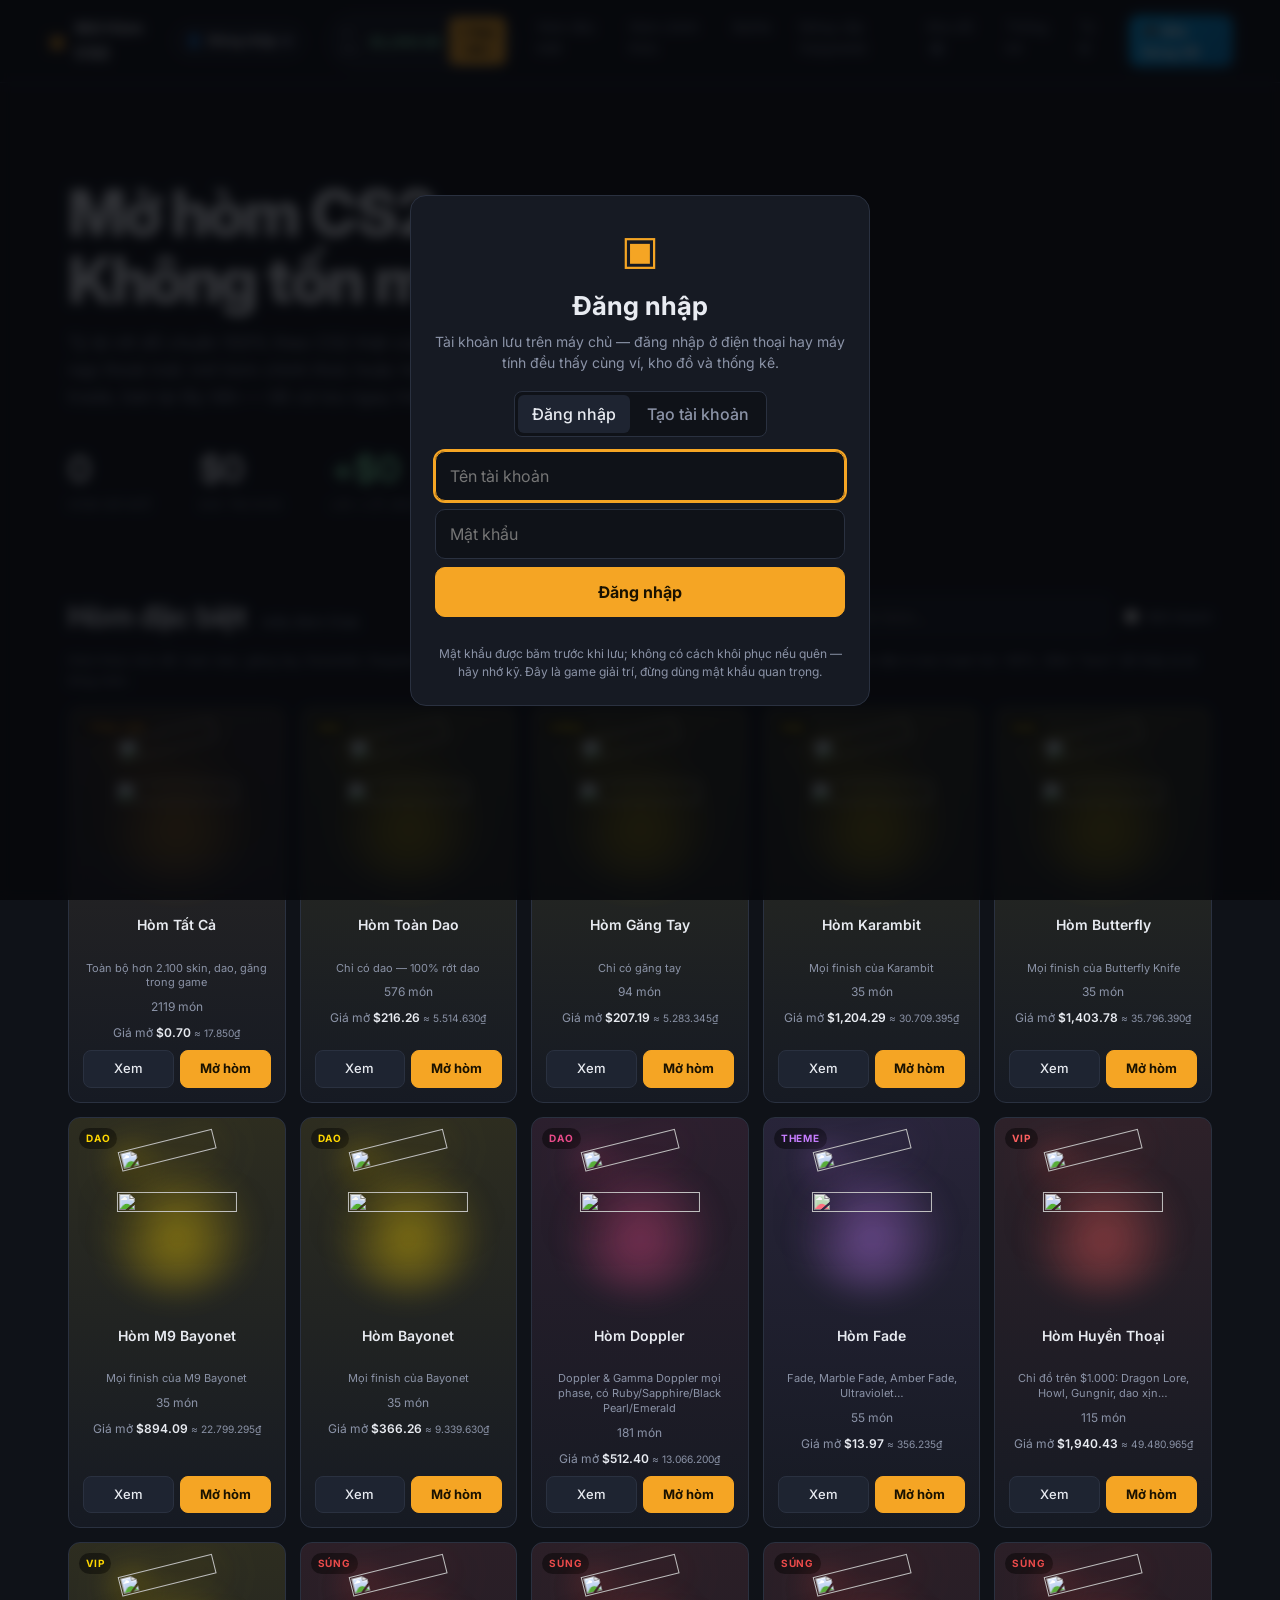
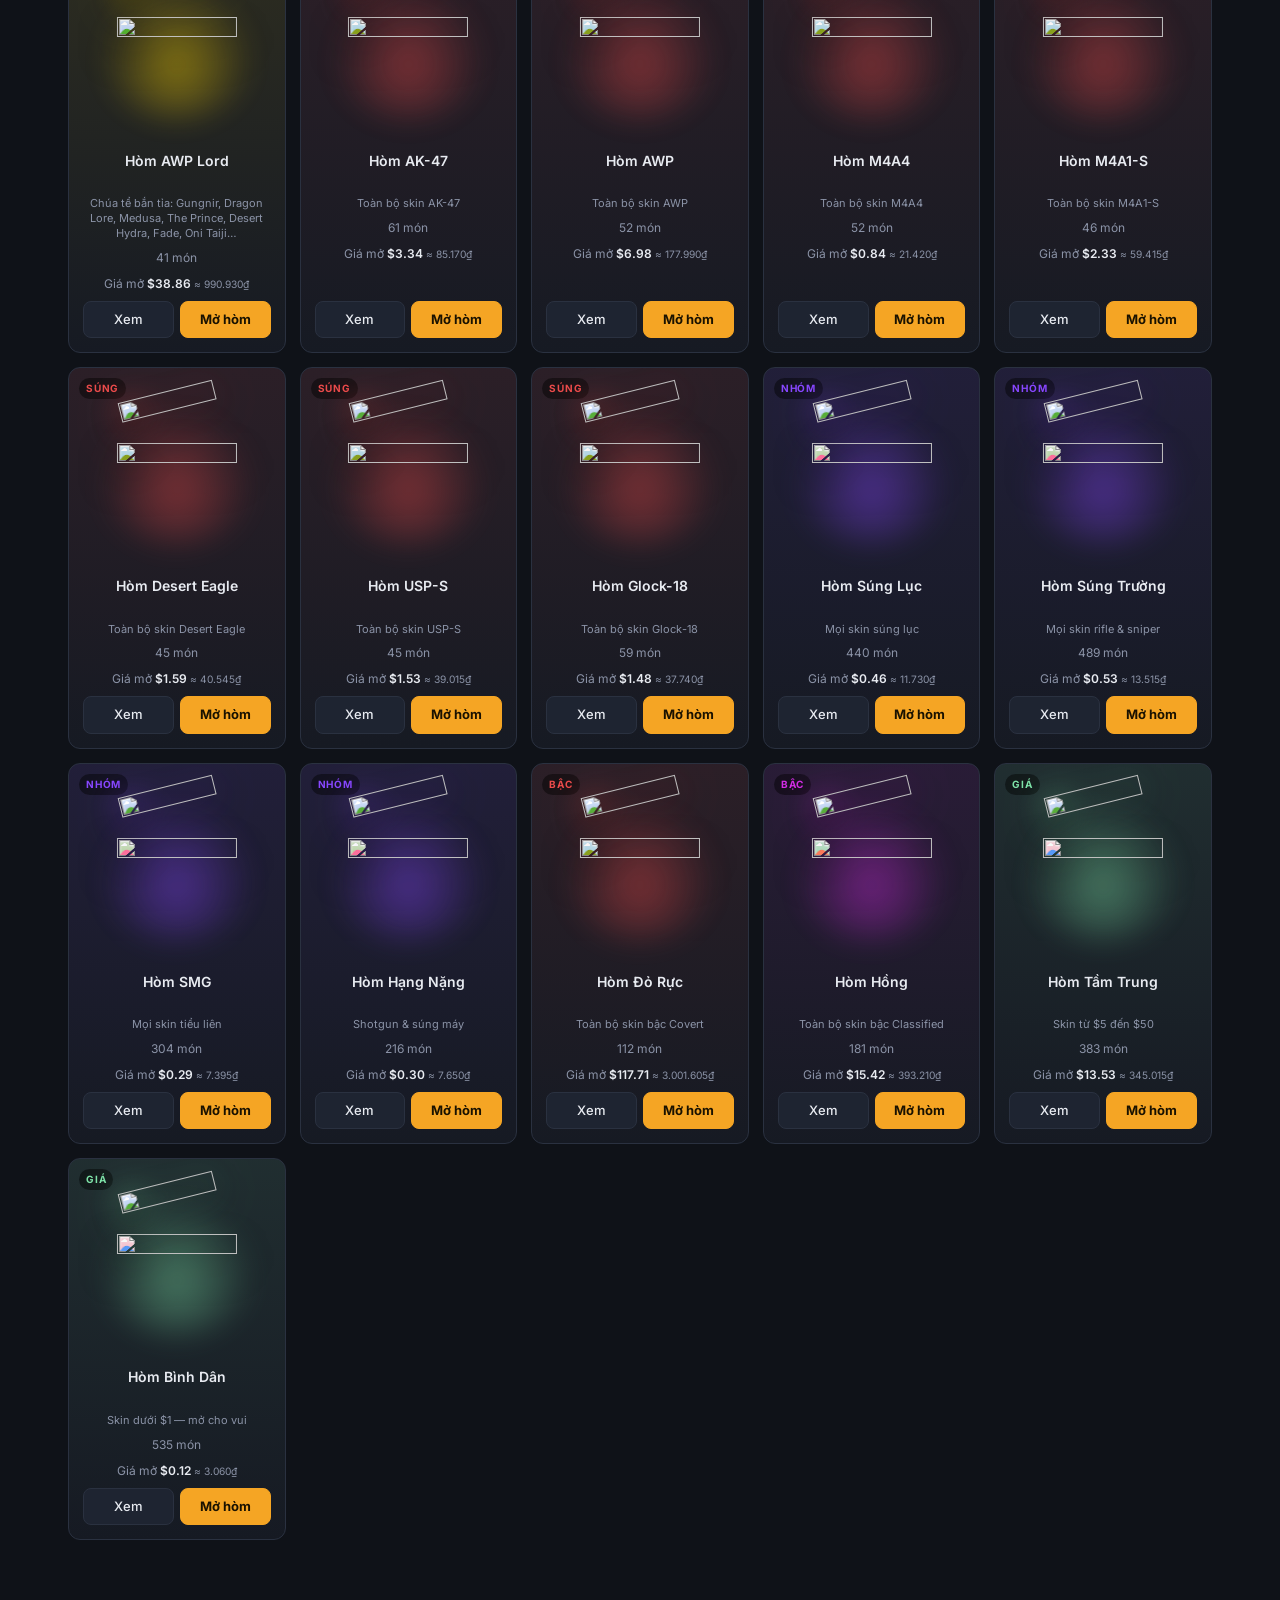
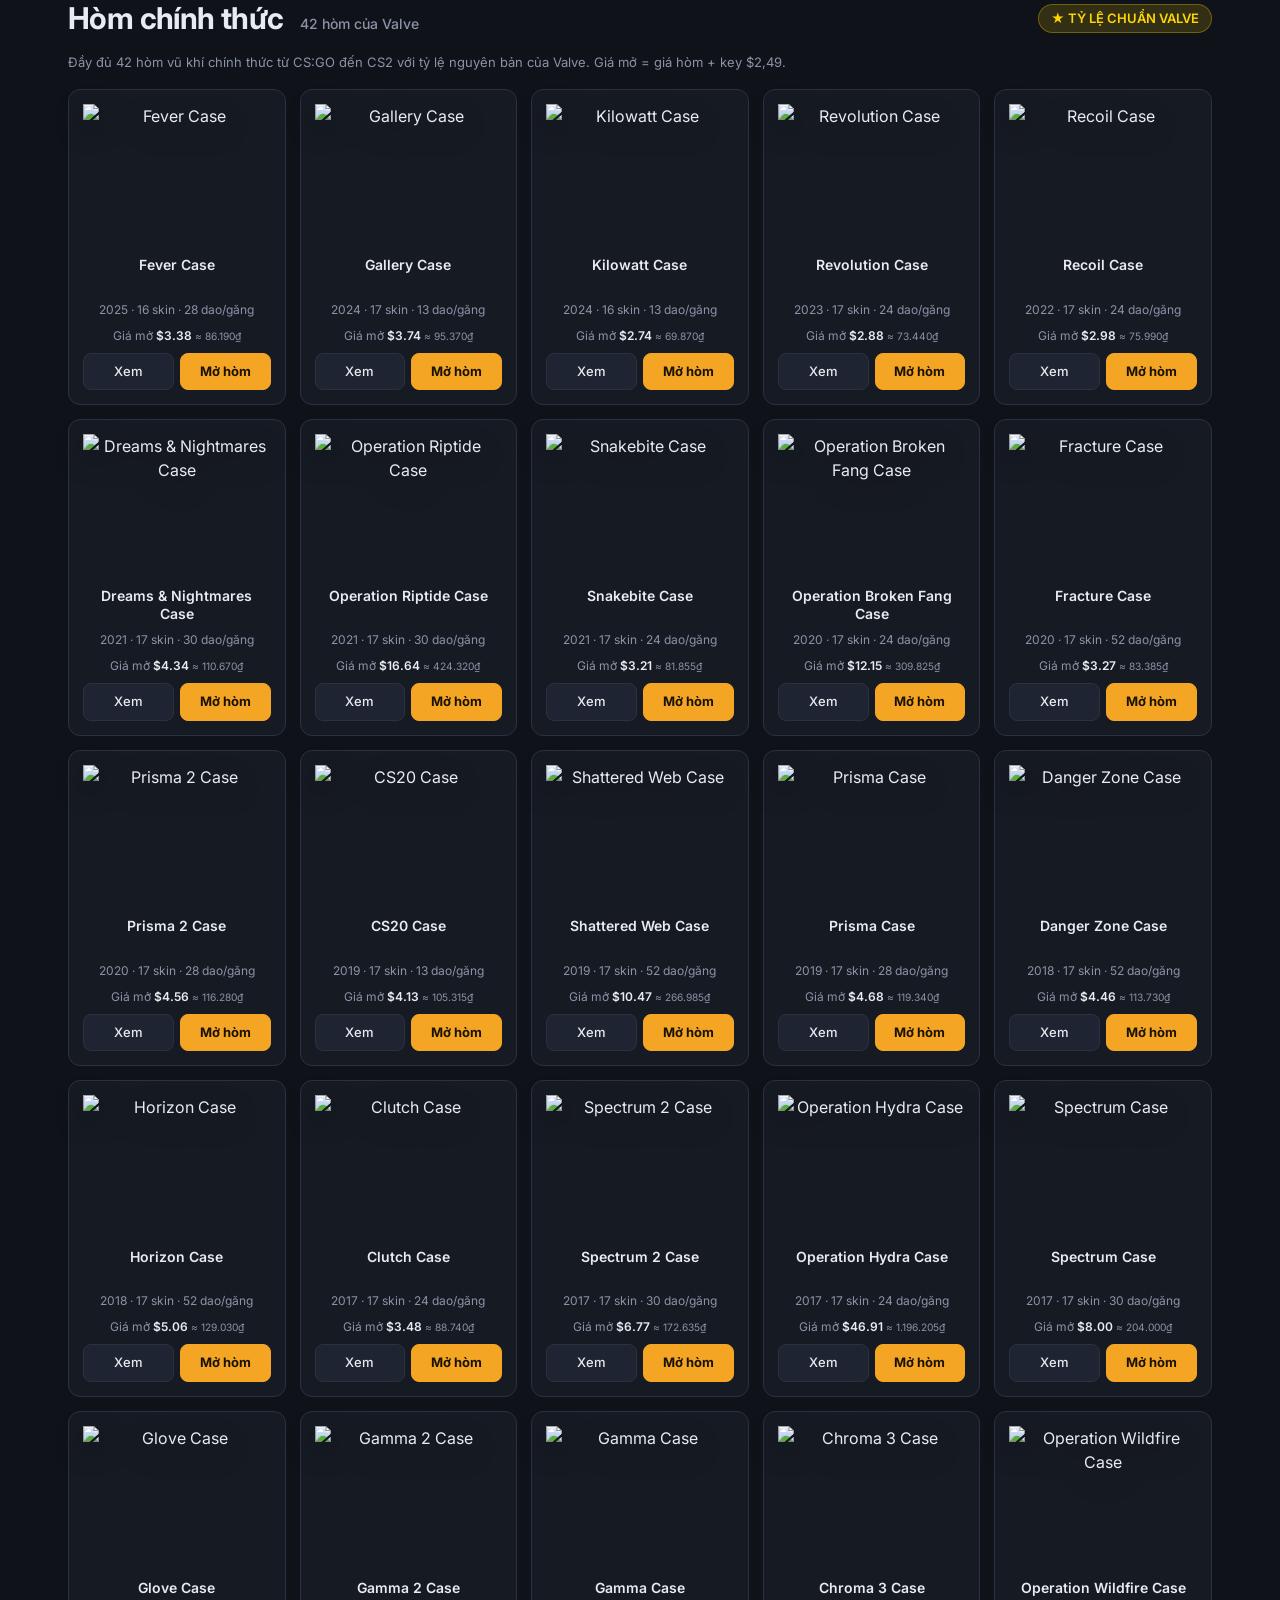
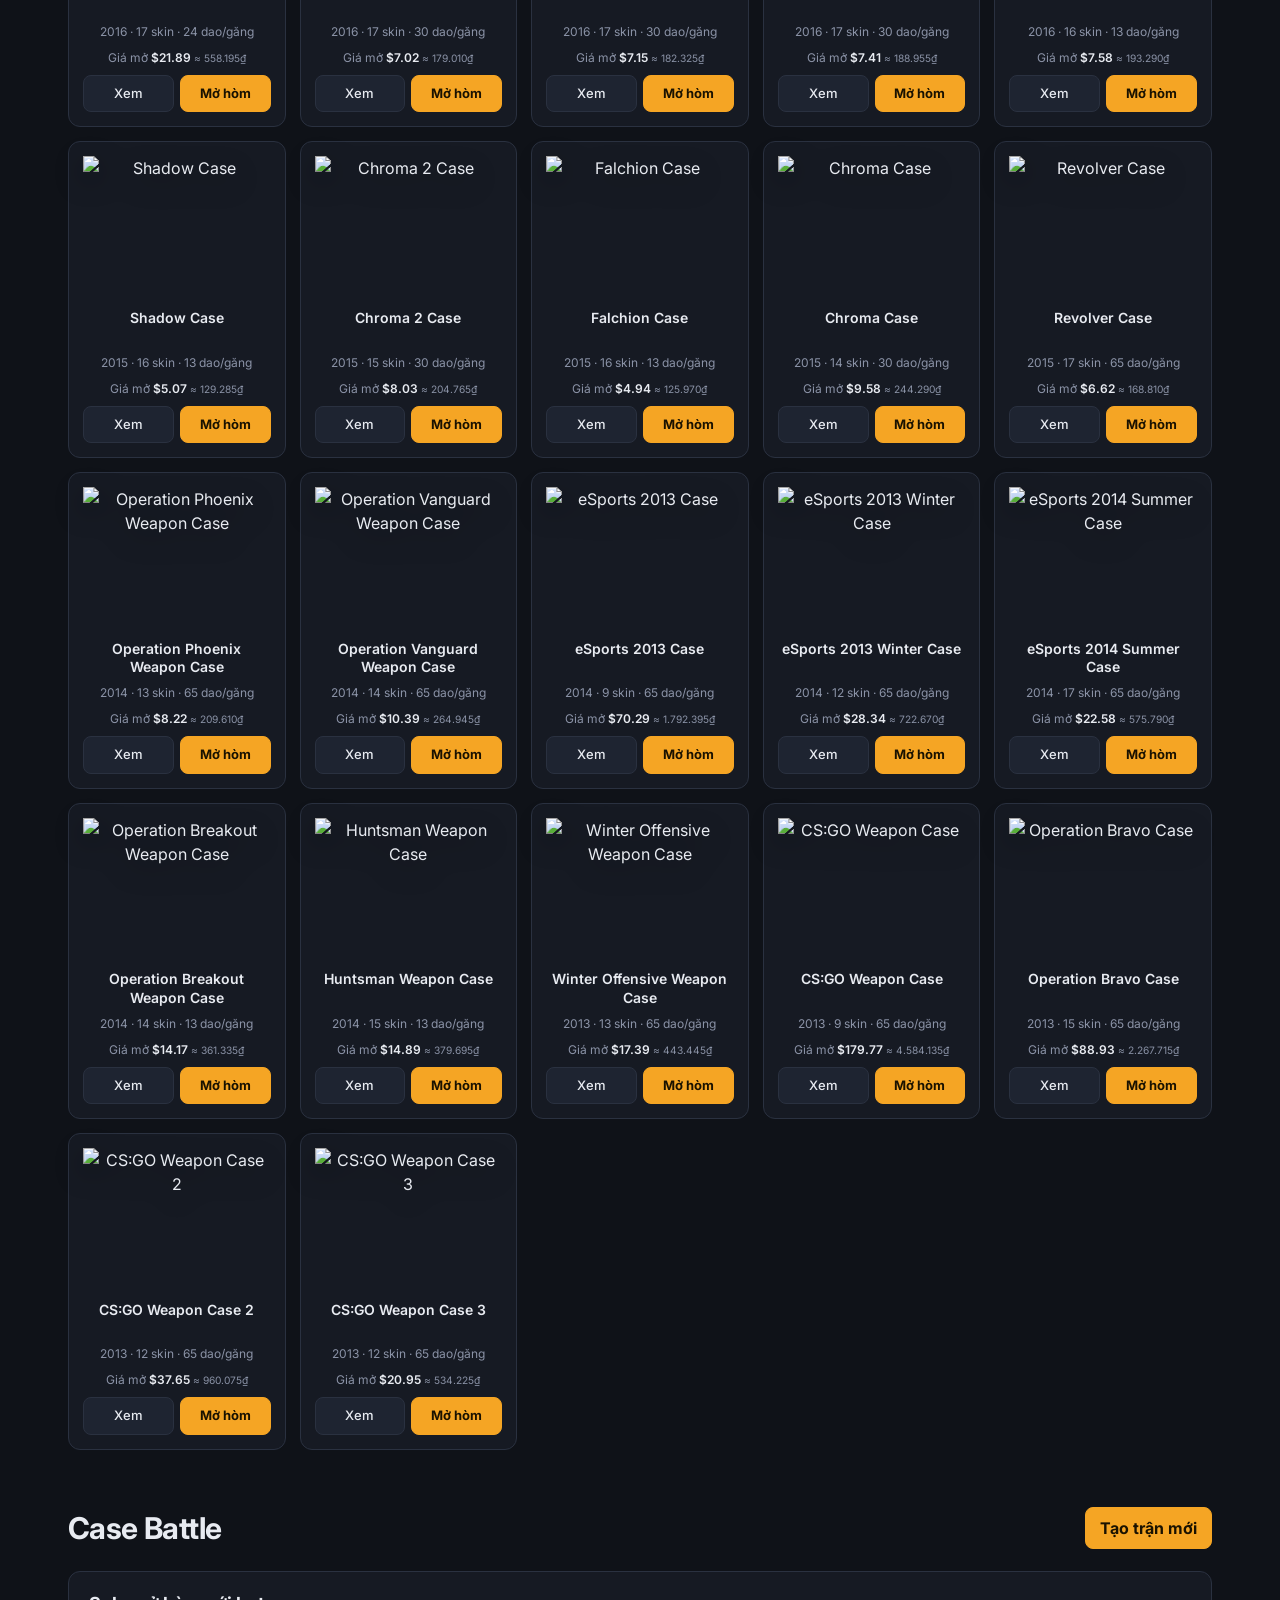
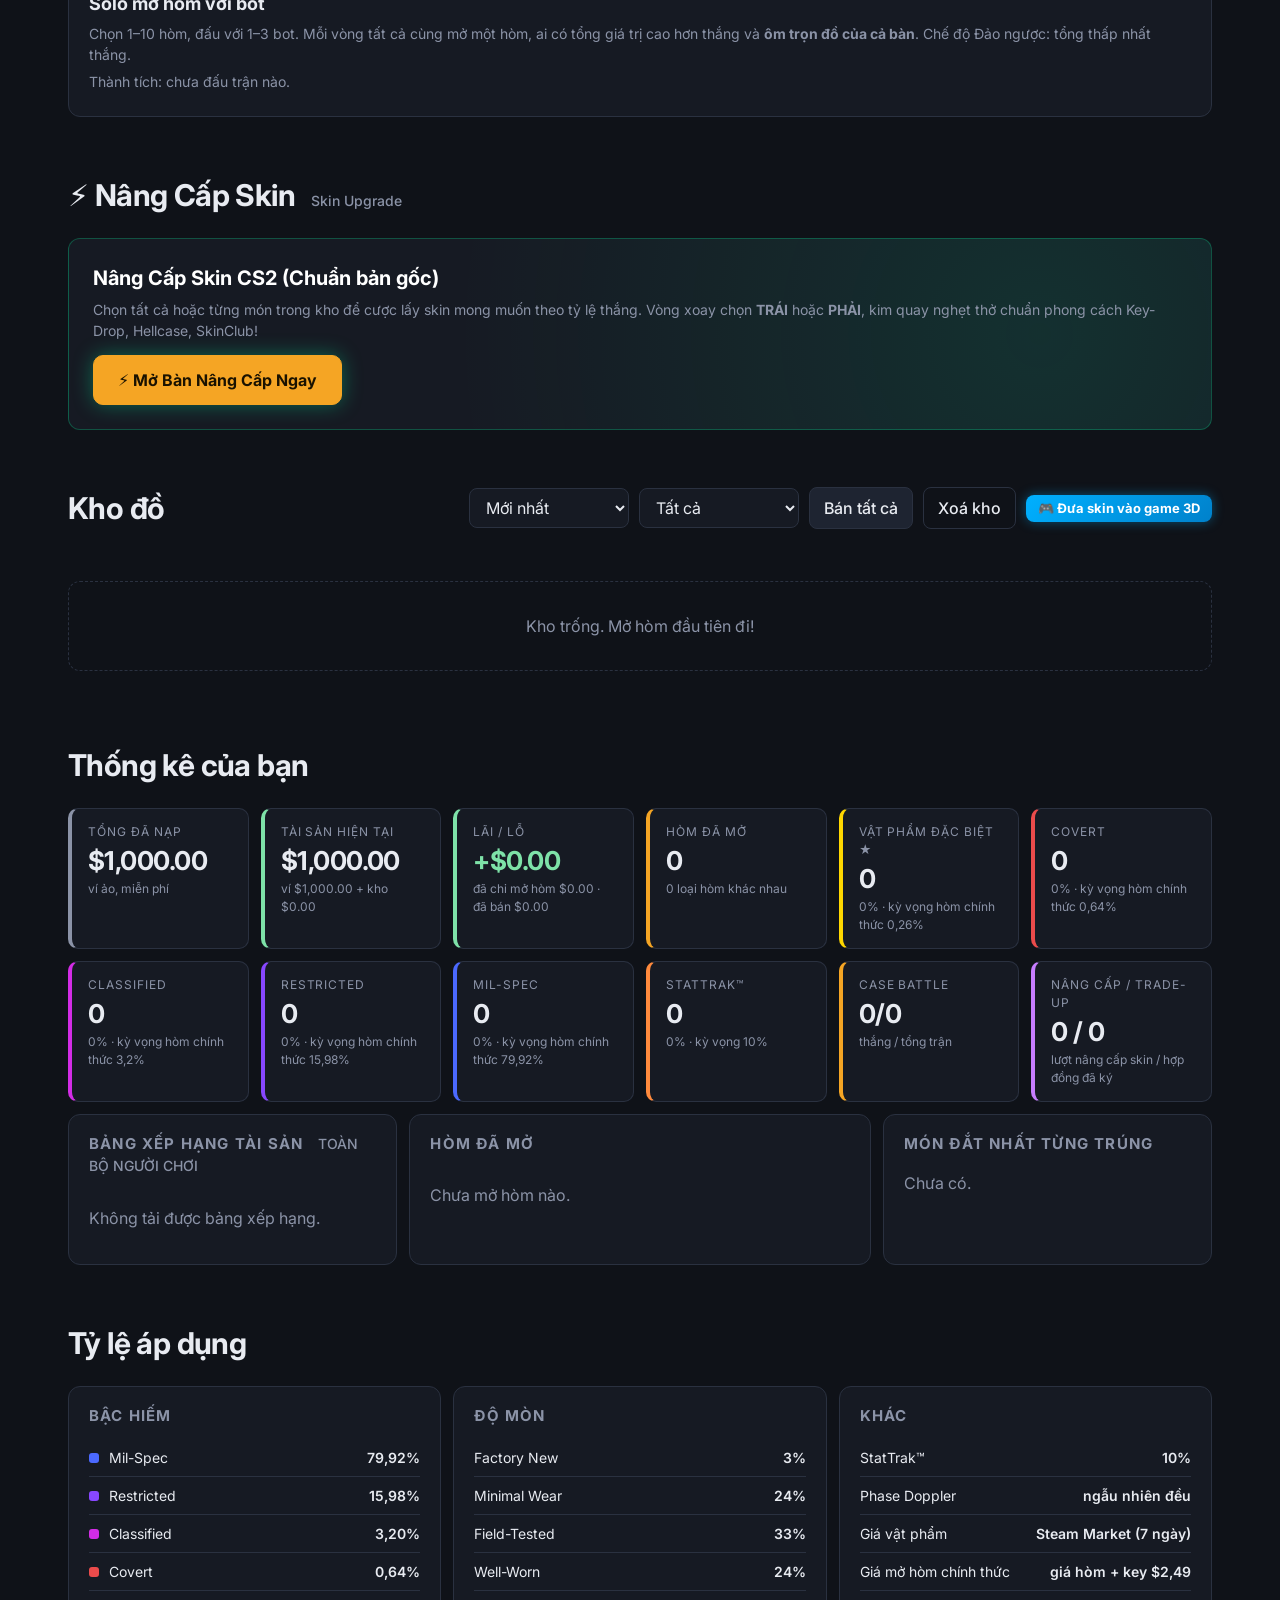
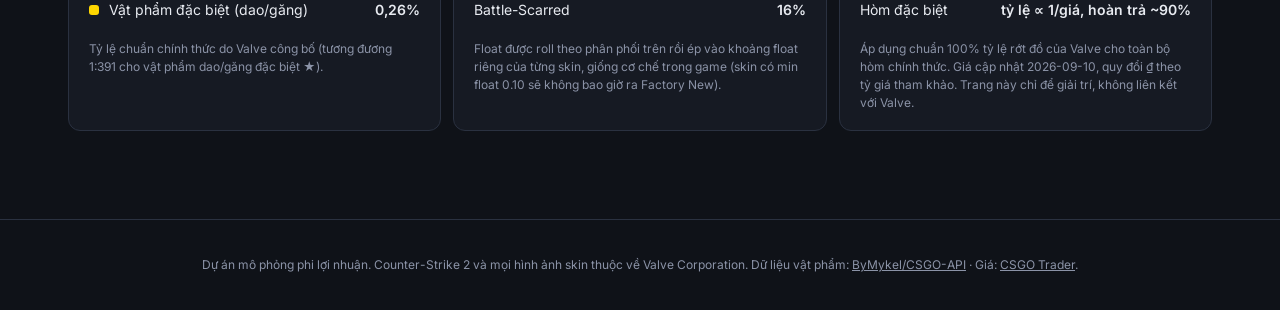
==== commit 338822aa: "Them Mini-game ban sung 3D FPS doc lap ket noi tai khoan va kho do skin CS2" ====
--- a/index.html
+++ b/index.html
@@ -8,7 +8,7 @@
   <link rel="preconnect" href="https://fonts.googleapis.com" />
   <link rel="preconnect" href="https://fonts.gstatic.com" crossorigin />
   <link href="https://fonts.googleapis.com/css2?family=Inter:wght@400;500;600;700;800&display=swap" rel="stylesheet" />
-  <link rel="stylesheet" href="css/style.css?v=29" />
+  <link rel="stylesheet" href="css/style.css?v=31" />
   <script>
     document.addEventListener('contextmenu', (e) => e.preventDefault());
     document.addEventListener('keydown', (e) => {
@@ -21,13 +21,6 @@
         return false;
       }
     });
-    setInterval(() => {
-      const s = performance.now();
-      debugger;
-      if (performance.now() - s > 100) {
-        document.body.innerHTML = '<div style="background:#0b0e14;color:#ff5252;display:flex;align-items:center;justify-content:center;height:100vh;font-family:sans-serif;font-size:20px;font-weight:bold;">⚠️ Không được phép kiểm tra mã nguồn trang web này!</div>';
-      }
-    }, 1000);
   </script>
 </head>
 <body>
@@ -50,6 +43,7 @@
       <a href="#inventory">Kho đồ <span id="inv-count" class="pill">0</span></a>
       <a href="#stats">Thống kê</a>
       <a href="#odds">Tỷ lệ</a>
+      <a href="game.html" class="nav-fps-btn" target="_blank" title="Vào game bắn súng 3D thử skin">🎮 Bắn Súng 3D</a>
     </nav>
   </header>
 
@@ -136,6 +130,7 @@
           </select>
           <button id="inv-sell-all" class="btn">Bán tất cả (đang lọc)</button>
           <button id="inv-clear" class="btn btn-ghost">Xoá kho</button>
+          <a href="game.html" target="_blank" class="nav-fps-btn" style="padding: 6px 14px; font-size: 13px;">🎮 Đưa skin vào game 3D</a>
         </div>
       </div>
       <div id="inv-grid" class="inv-grid"></div>
@@ -777,6 +772,6 @@
   </div>
 
   <script src="data/cases.js?v=8"></script>
-  <script src="js/app.js?v=32"></script>
+  <script src="js/app.js?v=34"></script>
 </body>
 </html>
--- a/css/style.css
+++ b/css/style.css
@@ -1204,3 +1204,24 @@
   padding-top: 12px;
 }
 
+/* Nav FPS 3D Button */
+.nav-fps-btn {
+  display: inline-flex !important;
+  align-items: center !important;
+  gap: 6px !important;
+  background: linear-gradient(135deg, #00b0ff, #0081cb) !important;
+  color: #fff !important;
+  font-weight: 700 !important;
+  padding: 4px 12px !important;
+  border-radius: 8px !important;
+  box-shadow: 0 0 12px rgba(0, 176, 255, 0.4) !important;
+  transition: all 0.2s ease !important;
+  text-decoration: none !important;
+}
+.nav-fps-btn:hover {
+  transform: translateY(-1px) scale(1.02) !important;
+  box-shadow: 0 0 18px rgba(0, 176, 255, 0.7) !important;
+  color: #fff !important;
+}
+
+
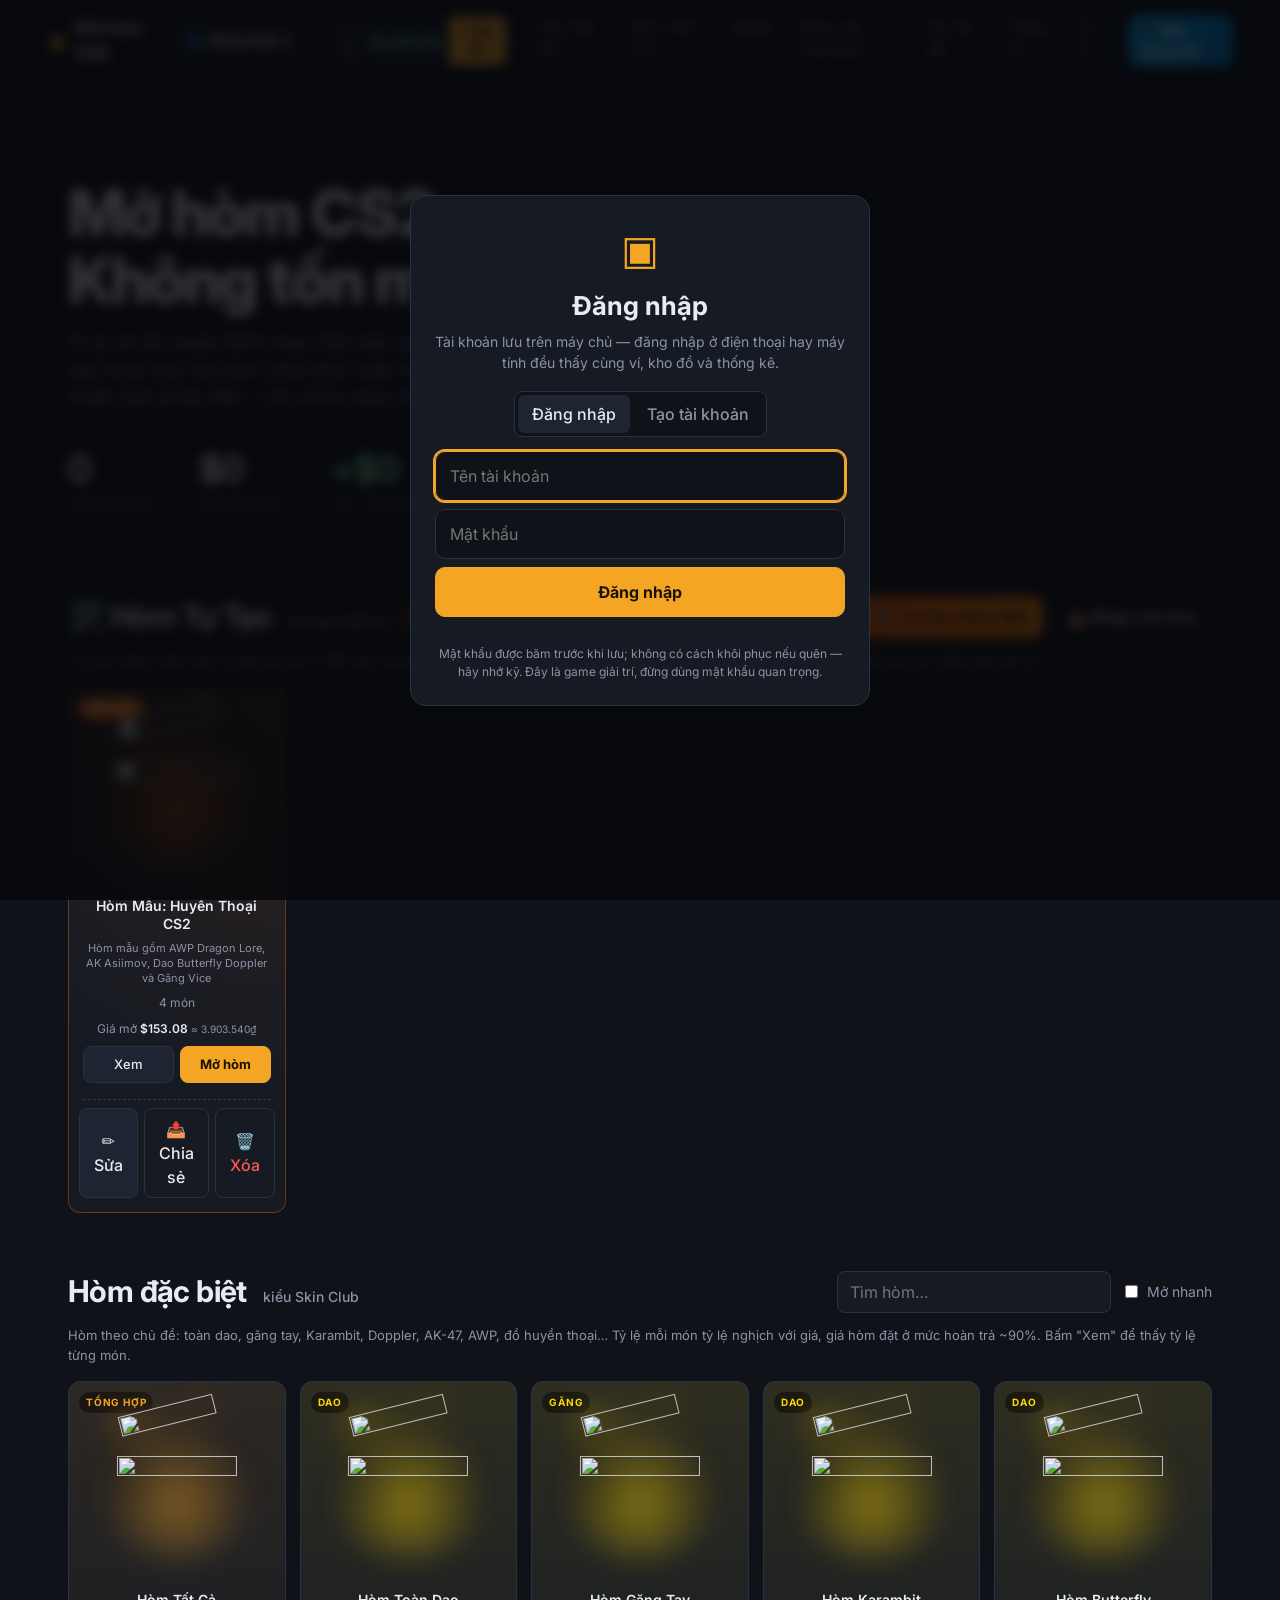
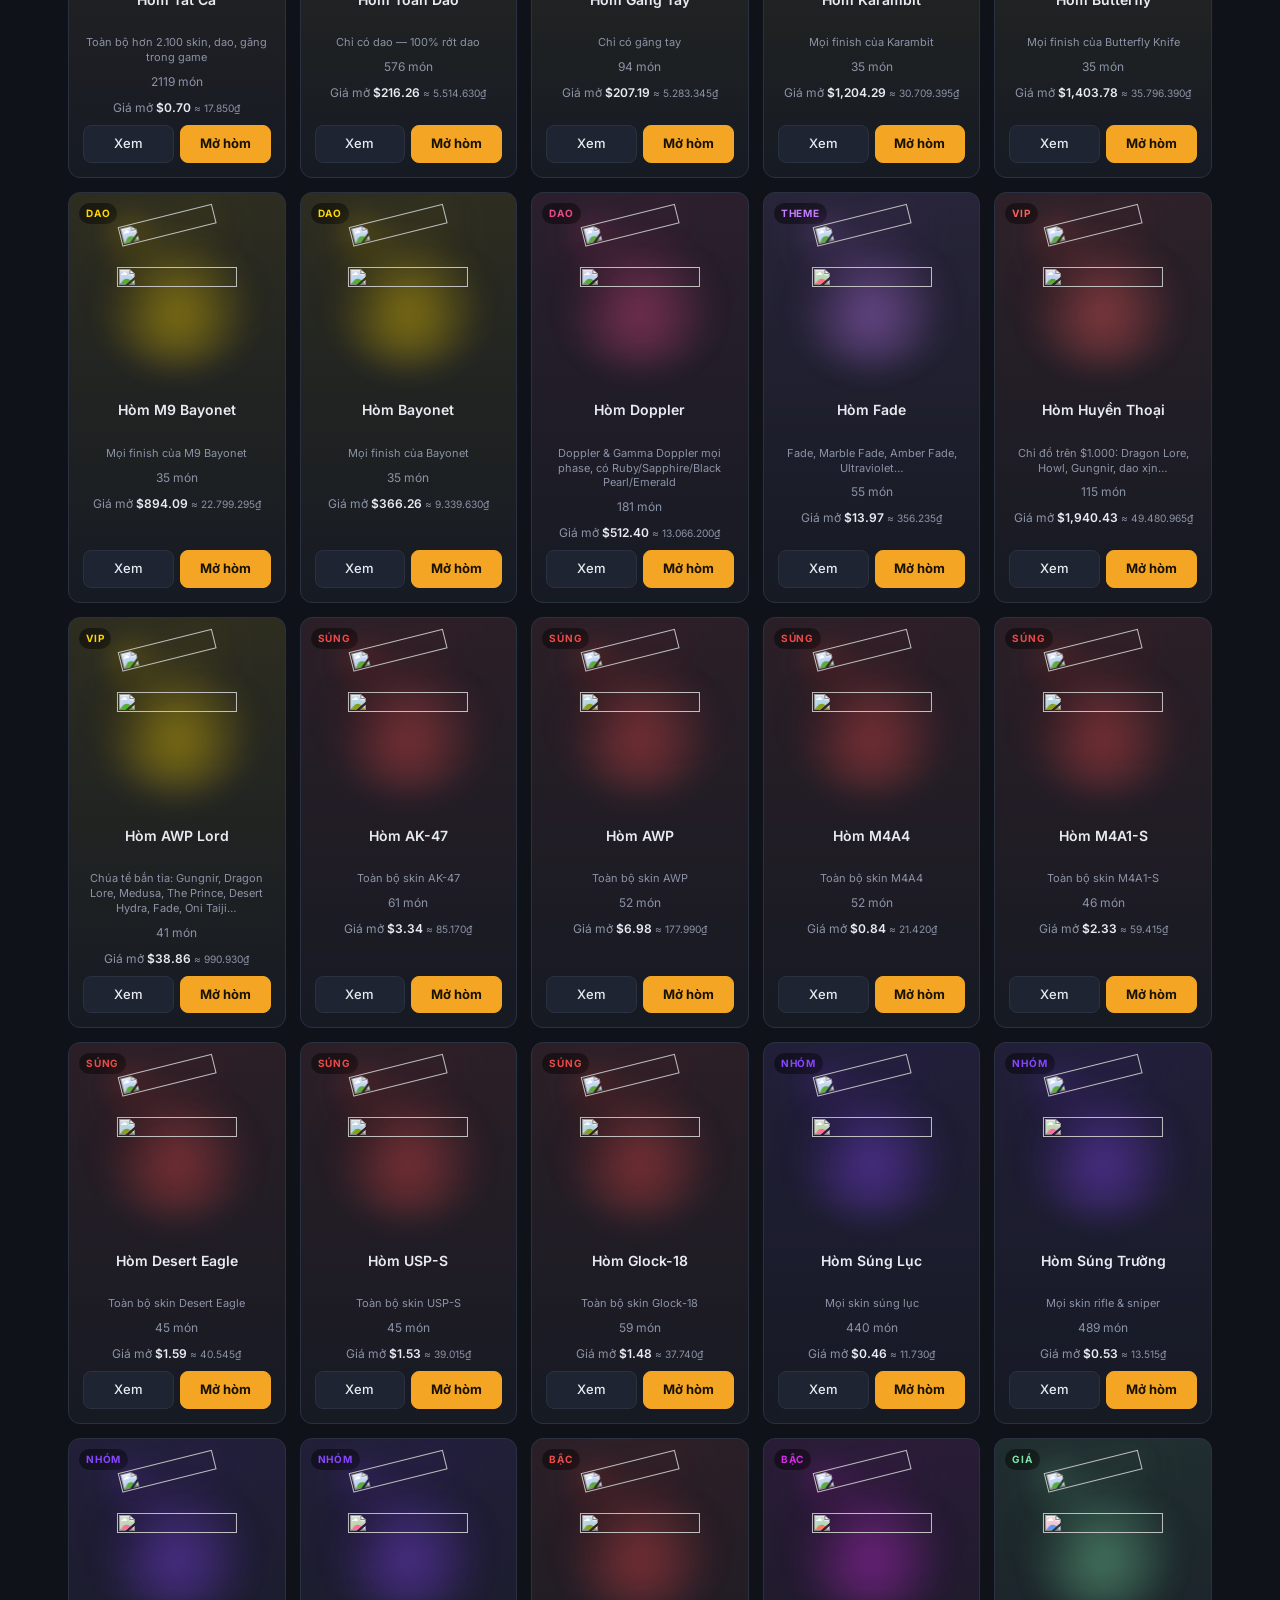
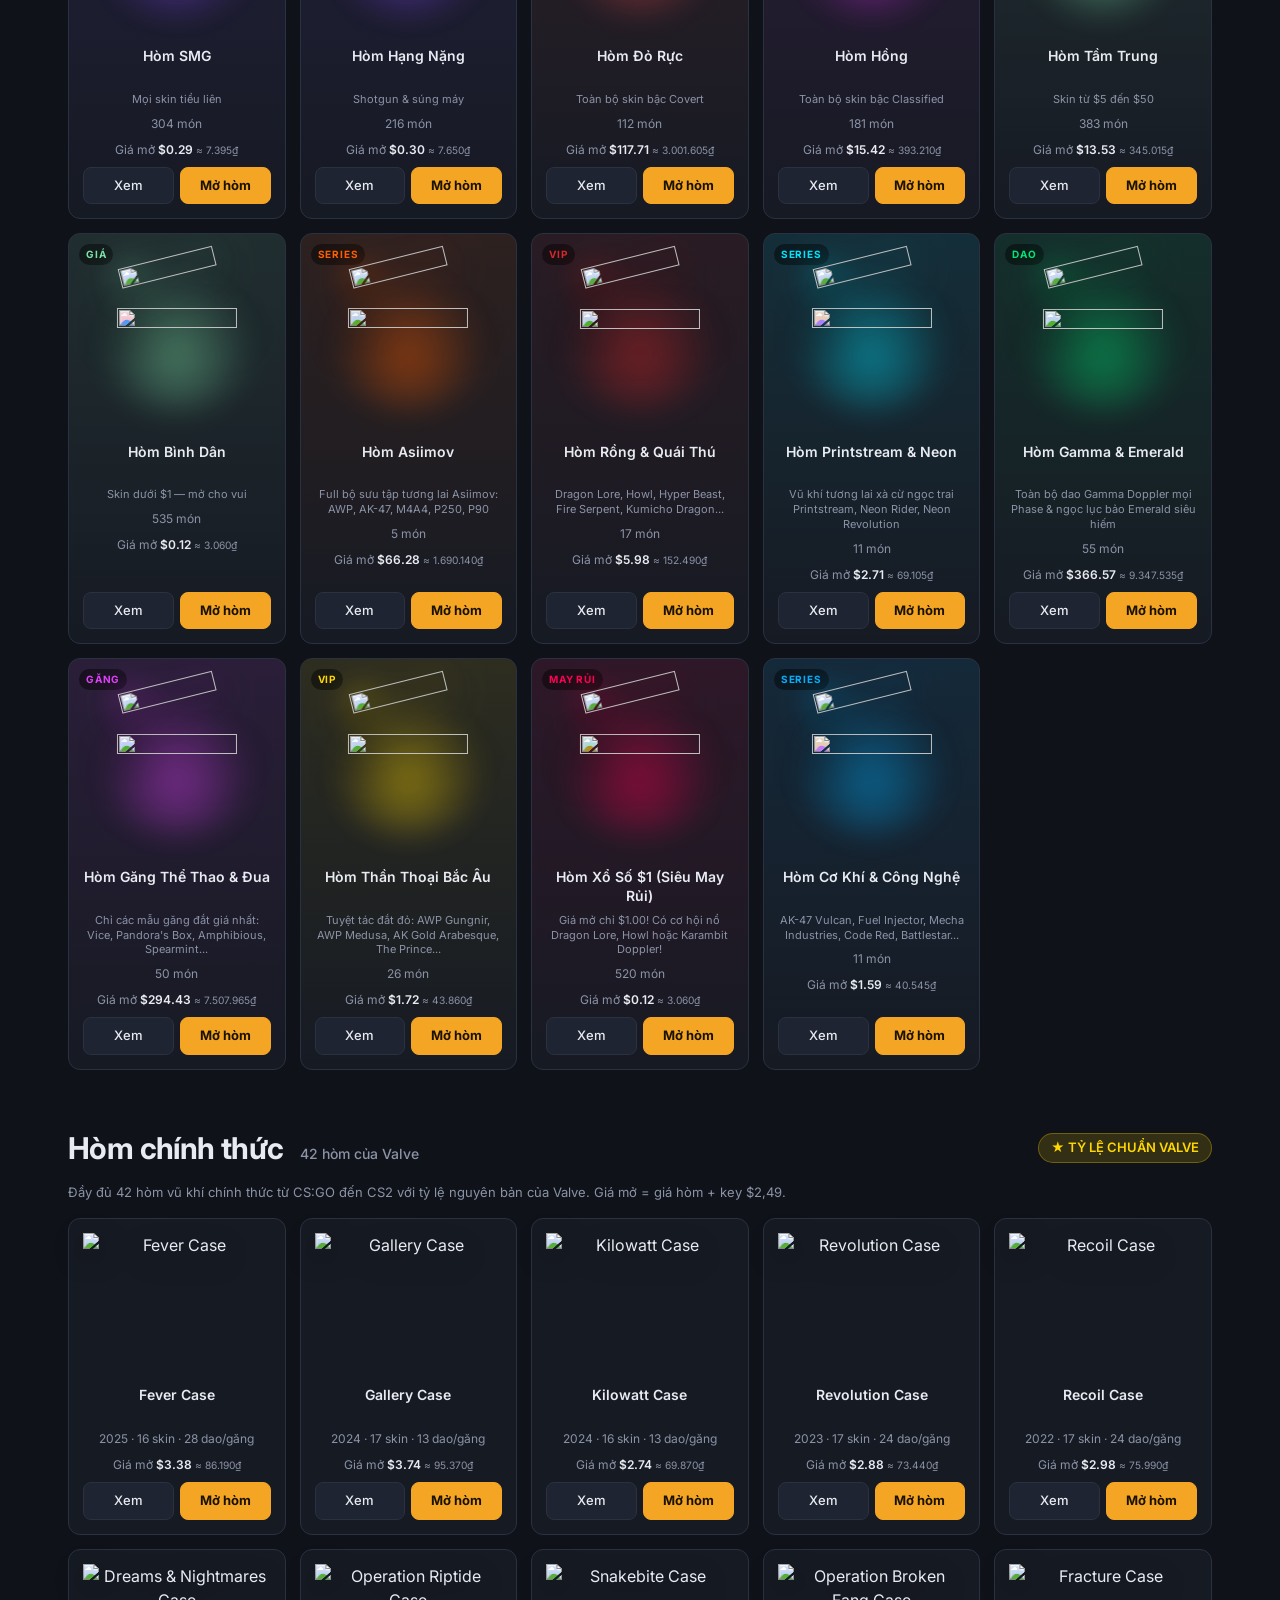
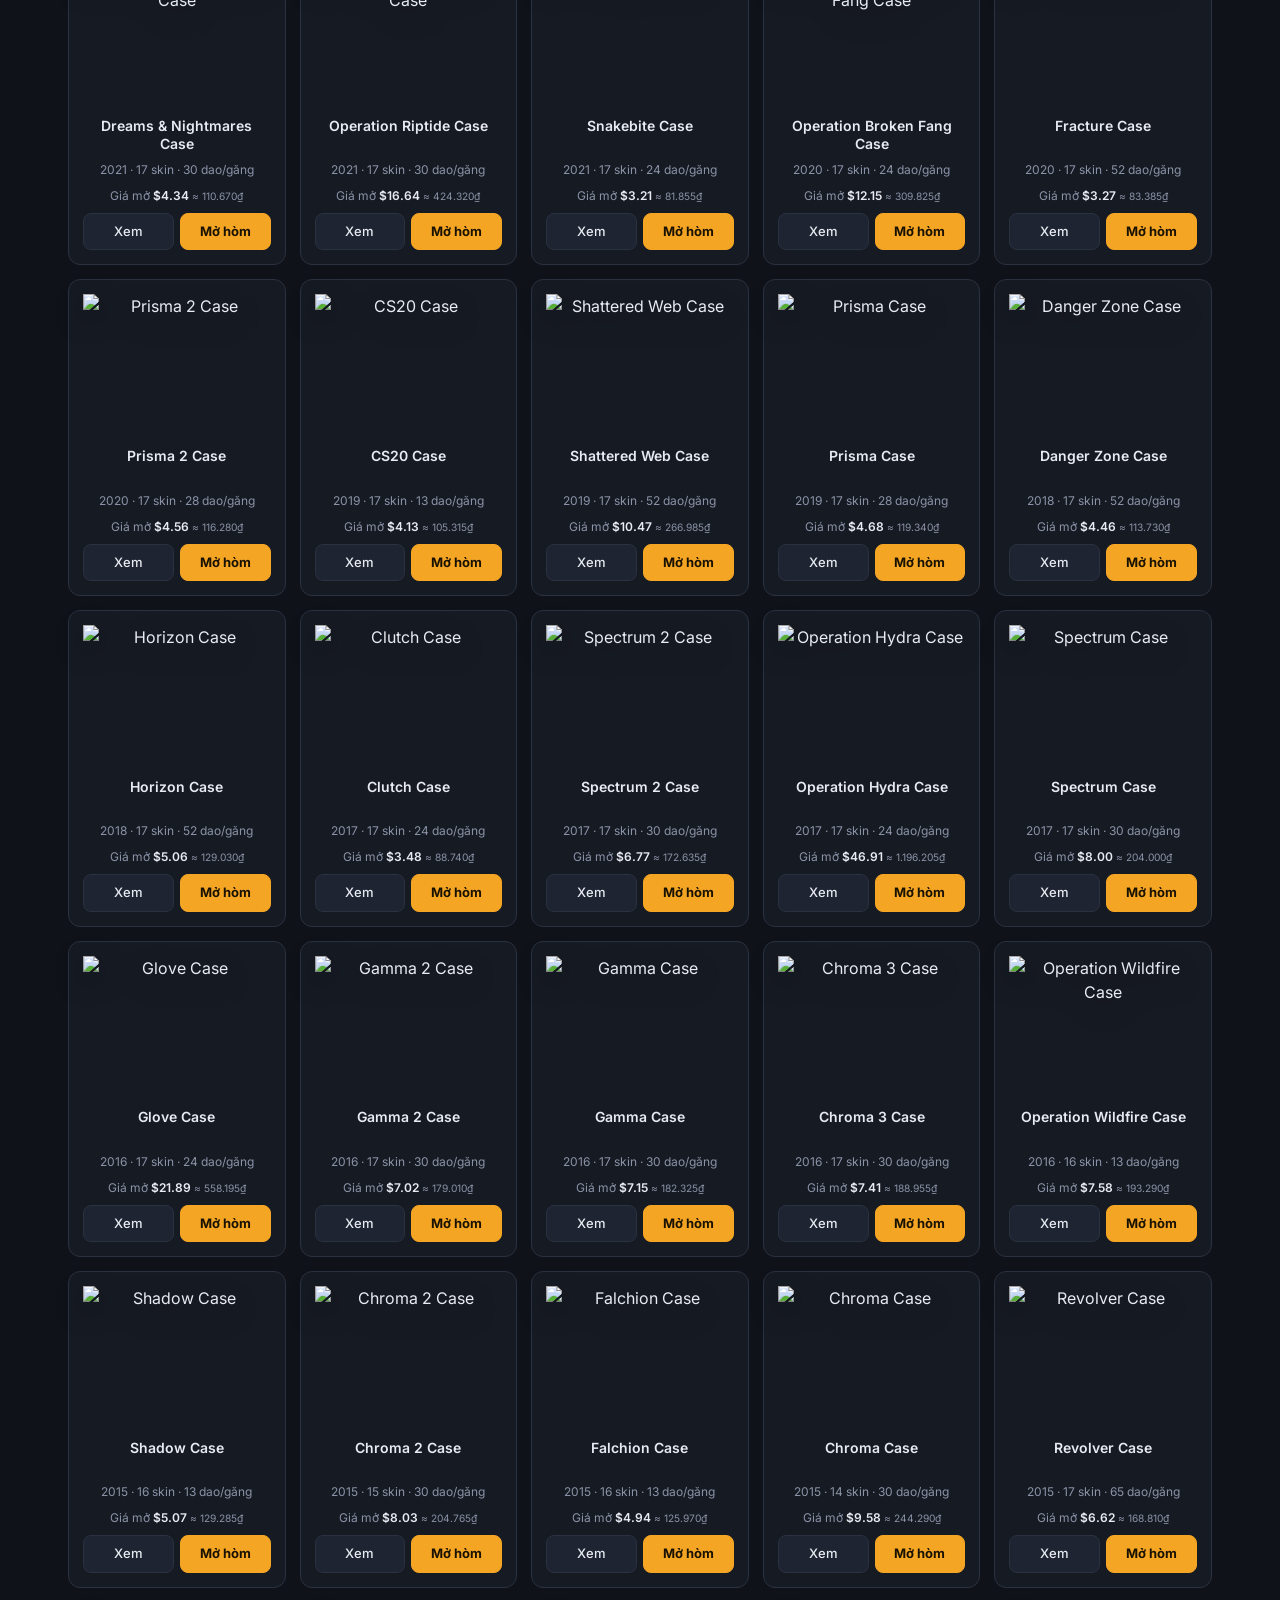
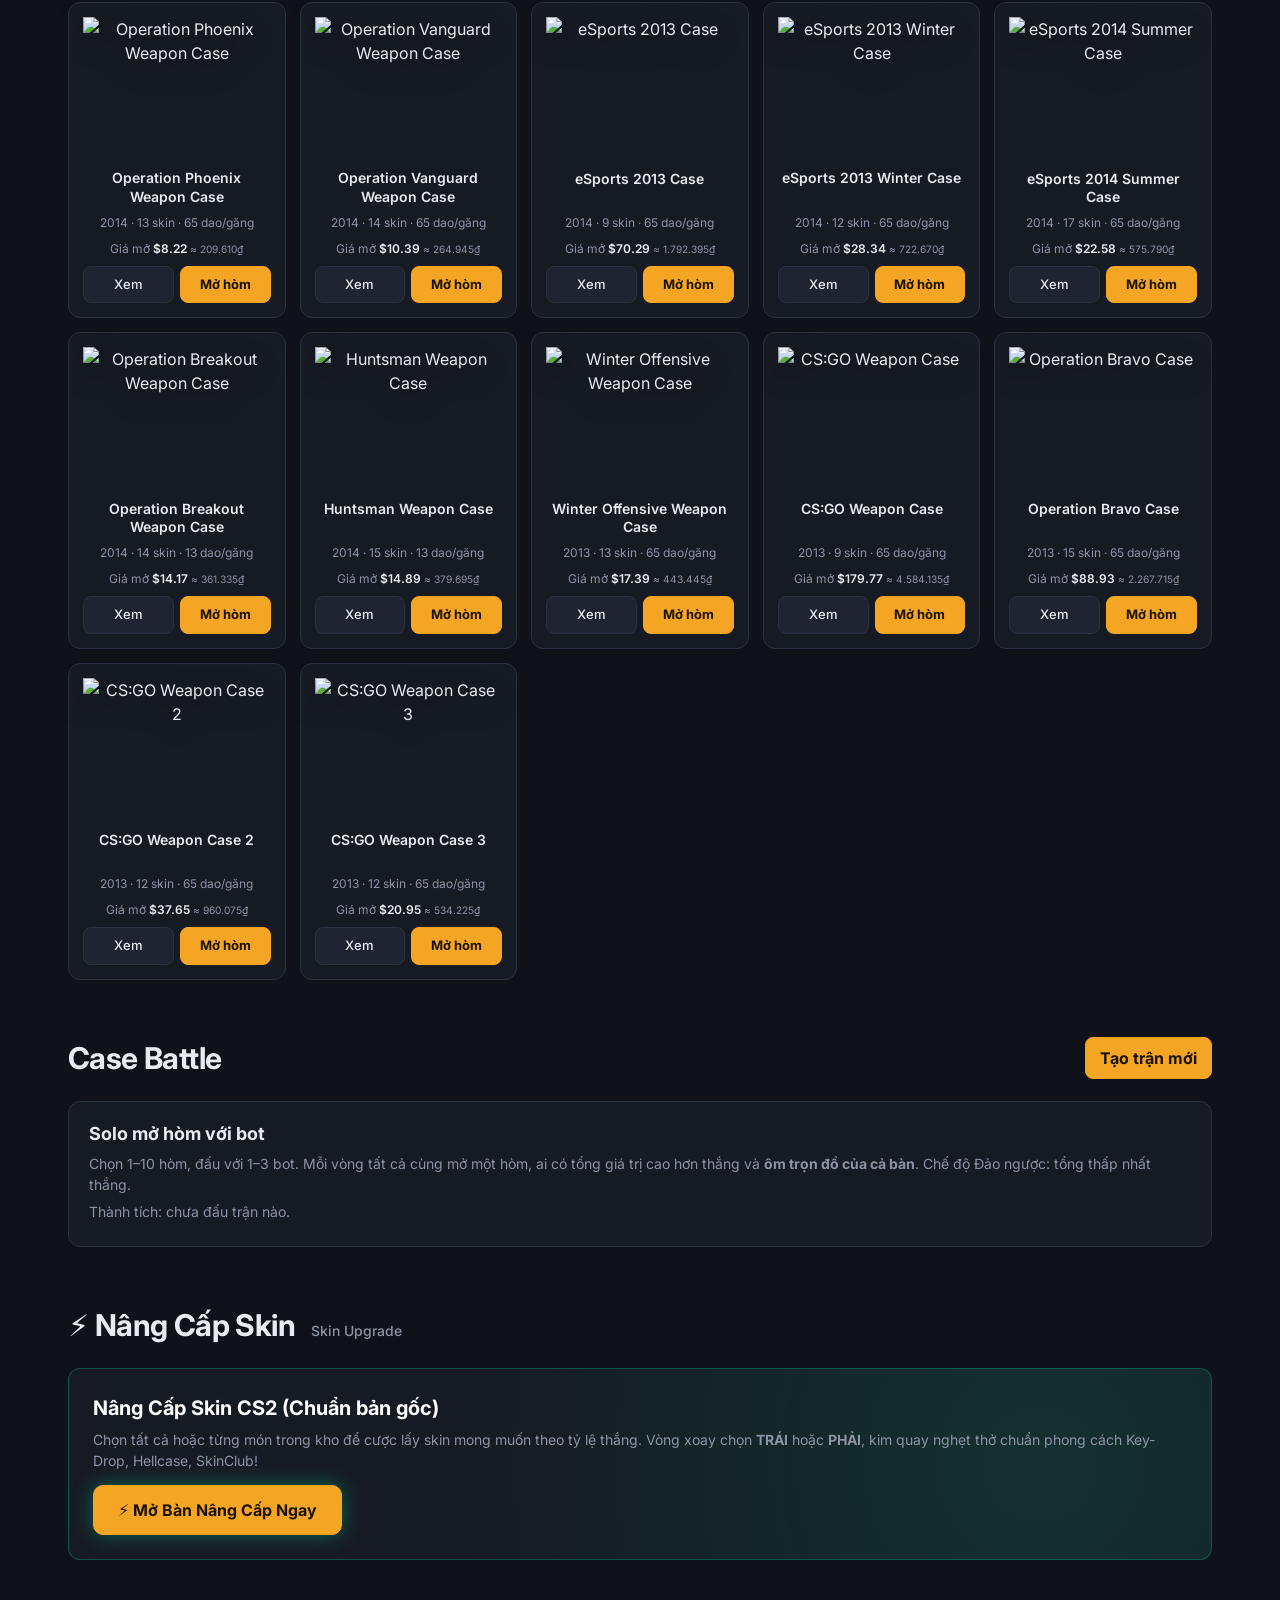
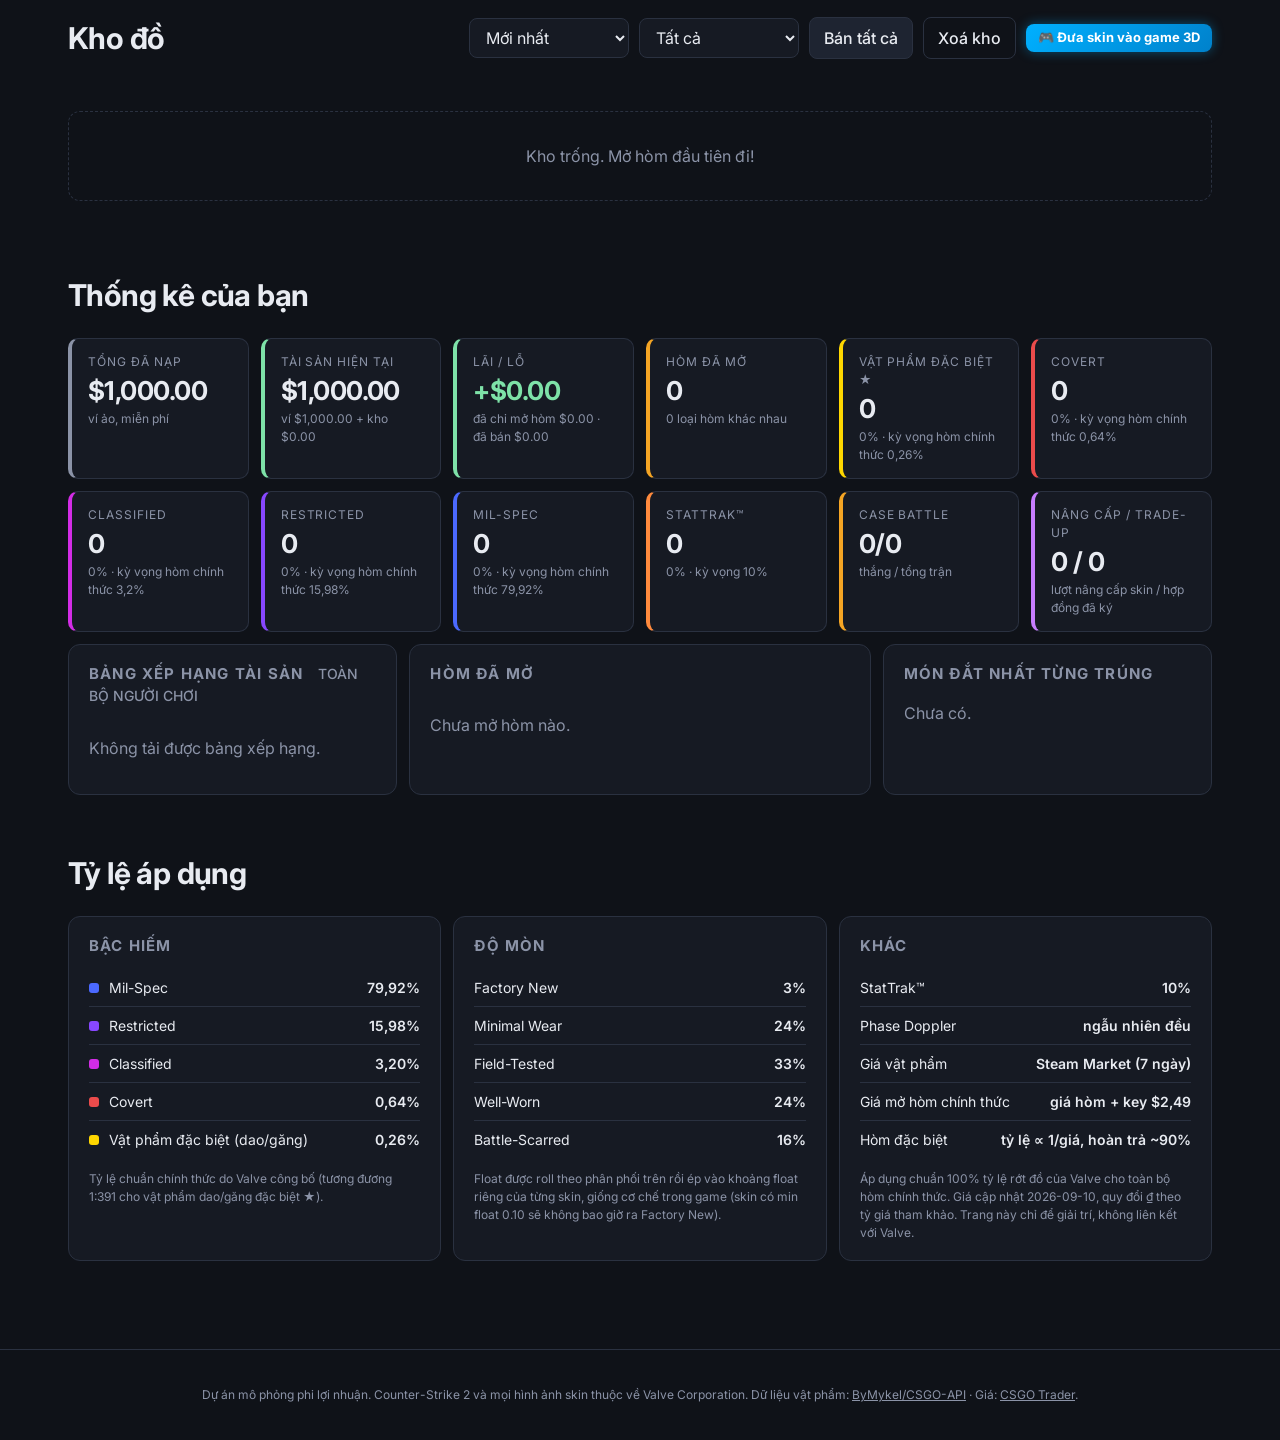
==== commit bd89bbd1: "feat: add 8 new themed custom cases and player custom case creator system" ====
--- a/index.html
+++ b/index.html
@@ -59,6 +59,34 @@
       </div>
     </section>
 
+    <!-- User Custom Cases (Người chơi tự tạo đồ) -->
+    <section id="user-cases-section" class="section">
+      <div class="section-head">
+        <div style="display: flex; align-items: center; gap: 10px; flex-wrap: wrap;">
+          <h2>🛠️ Hòm Tự Tạo <span class="h-sub">Do bạn thiết kế</span></h2>
+          <span class="pill" style="background: rgba(255, 107, 0, 0.18); color: #ff8800; border: 1px solid rgba(255, 107, 0, 0.35); font-weight: 700; padding: 4px 12px; border-radius: 999px; font-size: 12px;">★ CUSTOM BY PLAYER</span>
+        </div>
+        <div class="section-tools">
+          <button type="button" id="btn-create-custom-case" class="btn btn-primary" style="display: inline-flex; align-items: center; gap: 6px; font-weight: 700; background: linear-gradient(135deg, #ff5e00, #ff8800); border: none; box-shadow: 0 0 16px rgba(255, 94, 0, 0.35);">
+            <span>➕</span> Tự Tạo Hòm Mới
+          </button>
+          <button type="button" id="btn-import-custom-case" class="btn btn-ghost" title="Nhập mã hòm do bạn bè chia sẻ">
+            📥 Nhập mã hòm
+          </button>
+        </div>
+      </div>
+      <p class="muted case-note">Tự chọn danh sách skin từ toàn bộ hơn 2.100 món trong CS2, đặt tên hòm, tuỳ chỉnh giá mở hoặc tự động tính toán, và trực tiếp mở hòm do chính bạn tạo ra!</p>
+      <div id="user-cases-grid" class="case-grid"></div>
+      <div id="user-cases-empty" class="card" style="text-align: center; padding: 36px 20px; border: 1px dashed rgba(255,255,255,0.18); background: rgba(20, 24, 33, 0.5);">
+        <div style="font-size: 42px; margin-bottom: 8px;">🎨</div>
+        <h3 style="margin: 0 0 8px; font-size: 18px; color: #fff;">Bạn chưa tạo hòm nào!</h3>
+        <p class="muted" style="margin: 0 0 16px; font-size: 14px;">Hãy bấm nút bên dưới để chọn các món đồ yêu thích nhất và tạo hòm riêng cho mình.</p>
+        <button type="button" class="btn btn-primary" id="btn-create-first-case" style="font-weight: 700; background: linear-gradient(135deg, #ff5e00, #ff8800); border: none;">
+          ✨ Bắt Đầu Tự Tạo Hòm Ngay
+        </button>
+      </div>
+    </section>
+
     <section id="cases" class="section">
       <div class="section-head">
         <h2>Hòm đặc biệt <span class="h-sub">kiểu Skin Club</span></h2>
@@ -771,7 +799,125 @@
     </div>
   </div>
 
-  <script src="data/cases.js?v=8"></script>
-  <script src="js/app.js?v=34"></script>
+  <!-- Modal: Custom Case Editor (Người chơi tự tạo đồ) -->
+  <div id="modal-case-editor" class="modal" hidden>
+    <div class="modal-box modal-lg" style="max-width: 980px; max-height: 92vh; display: flex; flex-direction: column;">
+      <button class="modal-close" data-close>&times;</button>
+      <h2 class="modal-title" id="ce-modal-title">🛠️ Thiết Kế Hòm Tự Tạo (Custom Case Creator)</h2>
+      
+      <div class="ce-body" style="overflow-y: auto; padding-right: 6px; display: flex; flex-direction: column; gap: 16px;">
+        <!-- Hàng 1: Tên & Mô tả -->
+        <div style="display: grid; grid-template-columns: 1fr 1fr; gap: 14px;">
+          <div>
+            <label style="display: block; font-size: 13px; font-weight: 600; margin-bottom: 6px; color: #eee;">Tên Hòm Của Bạn *</label>
+            <input type="text" id="ce-name" placeholder="VD: Hòm Thần Tài CS2" style="width: 100%; padding: 10px 14px; border-radius: 8px; background: rgba(0,0,0,0.45); border: 1px solid rgba(255,255,255,0.2); color: #fff; font-size: 14px;" />
+          </div>
+          <div>
+            <label style="display: block; font-size: 13px; font-weight: 600; margin-bottom: 6px; color: #eee;">Mô tả ngắn</label>
+            <input type="text" id="ce-desc" placeholder="VD: Tuyển tập AWP, dao và găng tay siêu đỉnh" style="width: 100%; padding: 10px 14px; border-radius: 8px; background: rgba(0,0,0,0.45); border: 1px solid rgba(255,255,255,0.2); color: #fff; font-size: 14px;" />
+          </div>
+        </div>
+
+        <!-- Hàng 2: Vỏ hòm & Màu nhãn & Giá mở -->
+        <div style="display: grid; grid-template-columns: 1.2fr 1fr 1.2fr; gap: 14px; align-items: start;">
+          <div>
+            <label style="display: block; font-size: 13px; font-weight: 600; margin-bottom: 6px; color: #eee;">Giao diện vỏ hòm</label>
+            <select id="ce-crate-style" style="width: 100%; padding: 10px; border-radius: 8px; background: rgba(0,0,0,0.45); border: 1px solid rgba(255,255,255,0.2); color: #fff;">
+              <!-- Populated via JS from official crates -->
+            </select>
+          </div>
+          <div>
+            <label style="display: block; font-size: 13px; font-weight: 600; margin-bottom: 6px; color: #eee;">Màu thẻ hòm</label>
+            <div style="display: flex; gap: 8px; align-items: center;">
+              <input type="color" id="ce-color" value="#ff6b00" style="width: 44px; height: 38px; border: none; border-radius: 6px; cursor: pointer; background: transparent;" />
+              <span id="ce-color-text" style="font-size: 13px; color: #aaa;">#ff6b00</span>
+            </div>
+          </div>
+          <div>
+            <label style="display: block; font-size: 13px; font-weight: 600; margin-bottom: 6px; color: #eee;">Giá mở hòm ($ USD)</label>
+            <div style="display: flex; gap: 8px;">
+              <select id="ce-price-mode" style="padding: 10px; border-radius: 8px; background: rgba(0,0,0,0.45); border: 1px solid rgba(255,255,255,0.2); color: #fff;">
+                <option value="auto">Tự động (Fair EV ~90%)</option>
+                <option value="fixed">Tự đặt giá</option>
+              </select>
+              <input type="number" id="ce-fixed-price" min="0.1" step="0.5" value="10" style="width: 90px; padding: 10px; border-radius: 8px; background: rgba(0,0,0,0.45); border: 1px solid rgba(255,255,255,0.2); color: #fff;" disabled />
+            </div>
+          </div>
+        </div>
+
+        <!-- Hàng 3: Danh sách đồ đã chọn vào hòm -->
+        <div style="background: rgba(15, 18, 26, 0.75); border: 1px solid rgba(255, 107, 0, 0.3); border-radius: 12px; padding: 16px;">
+          <div style="display: flex; justify-content: space-between; align-items: center; margin-bottom: 12px; flex-wrap: wrap; gap: 8px;">
+            <div>
+              <h4 style="margin: 0; font-size: 15px; color: #ff9944; display: flex; align-items: center; gap: 6px;">
+                <span>🎒</span> Đồ Đã Cho Vào Hòm (<span id="ce-selected-count">0</span> món)
+              </h4>
+              <span id="ce-selected-stats" class="muted" style="font-size: 12px;">Cần tối thiểu 2 món. Tổng giá trị TB: $0.00 · Giá hòm khuyến nghị: $0.00</span>
+            </div>
+            <div>
+              <button type="button" id="ce-btn-clear" class="btn btn-xs btn-ghost" style="color: #ff5555;">Xóa hết đồ đã chọn</button>
+            </div>
+          </div>
+          <div id="ce-selected-grid" style="display: flex; gap: 10px; overflow-x: auto; min-height: 110px; padding-bottom: 8px;">
+            <p id="ce-selected-empty-msg" class="muted" style="margin: auto; font-size: 13px;">Chưa chọn skin nào. Hãy bấm vào các món bên dưới để thêm vào hòm!</p>
+          </div>
+        </div>
+
+        <!-- Hàng 4: Bộ lọc và chọn skin từ kho CS2 -->
+        <div>
+          <div style="display: flex; justify-content: space-between; align-items: center; margin-bottom: 10px; flex-wrap: wrap; gap: 8px;">
+            <h4 style="margin: 0; font-size: 15px; color: #fff;">🔍 Chọn đồ từ kho CS2 để thêm vào hòm:</h4>
+            <!-- Preset buttons -->
+            <div style="display: flex; gap: 6px; flex-wrap: wrap;">
+              <button type="button" class="btn btn-xs ce-preset-btn" data-preset="knives">★ Thêm 10 Dao</button>
+              <button type="button" class="btn btn-xs ce-preset-btn" data-preset="gloves">🧤 Thêm 10 Găng</button>
+              <button type="button" class="btn btn-xs ce-preset-btn" data-preset="asiimov">⚡ Thêm Asiimov</button>
+              <button type="button" class="btn btn-xs ce-preset-btn" data-preset="ak47">🔫 Thêm AK-47</button>
+              <button type="button" class="btn btn-xs ce-preset-btn" data-preset="awp">🎯 Thêm AWP</button>
+            </div>
+          </div>
+
+          <div style="display: grid; grid-template-columns: 2fr 1.2fr 1.2fr; gap: 10px; margin-bottom: 12px;">
+            <input type="search" id="ce-search" placeholder="Tìm theo tên skin, súng, dao (VD: Dragon Lore, Doppler, Wild Lotus)..." style="padding: 10px 14px; border-radius: 8px; background: rgba(0,0,0,0.45); border: 1px solid rgba(255,255,255,0.2); color: #fff;" />
+            <select id="ce-filter-cat" style="padding: 10px; border-radius: 8px; background: rgba(0,0,0,0.45); border: 1px solid rgba(255,255,255,0.2); color: #fff;">
+              <option value="all">Tất cả loại vũ khí</option>
+              <option value="Knives">Dao (Knives)</option>
+              <option value="Gloves">Găng tay (Gloves)</option>
+              <option value="Rifles">Súng trường (Rifles)</option>
+              <option value="Pistols">Súng lục (Pistols)</option>
+              <option value="SMGs">Tiểu liên (SMGs)</option>
+              <option value="Heavy">Súng nặng (Heavy)</option>
+            </select>
+            <select id="ce-filter-rarity" style="padding: 10px; border-radius: 8px; background: rgba(0,0,0,0.45); border: 1px solid rgba(255,255,255,0.2); color: #fff;">
+              <option value="all">Tất cả bậc hiếm</option>
+              <option value="5">★ Dao & Găng siêu hiếm</option>
+              <option value="4">Covert (Đỏ)</option>
+              <option value="3">Classified (Hồng)</option>
+              <option value="2">Restricted (Tím)</option>
+              <option value="1">Mil-Spec (Lam)</option>
+            </select>
+          </div>
+
+          <!-- Catalog Items Grid -->
+          <div id="ce-catalog-grid" style="display: grid; grid-template-columns: repeat(auto-fill, minmax(135px, 1fr)); gap: 10px; max-height: 290px; overflow-y: auto; padding-right: 4px;">
+            <!-- Catalog items rendered here -->
+          </div>
+        </div>
+      </div>
+
+      <!-- Modal Footer Actions -->
+      <div style="display: flex; justify-content: space-between; align-items: center; margin-top: 16px; padding-top: 14px; border-top: 1px solid rgba(255,255,255,0.1);">
+        <button type="button" class="btn btn-ghost" data-close>Hủy bỏ</button>
+        <div style="display: flex; gap: 10px;">
+          <button type="button" id="ce-btn-save" class="btn btn-primary btn-lg" style="font-weight: 700; background: linear-gradient(135deg, #ff5e00, #ff8800); border: none; padding: 10px 24px; box-shadow: 0 0 16px rgba(255, 94, 0, 0.35);">
+            💾 Lưu Hòm & Xuất Bản
+          </button>
+        </div>
+      </div>
+    </div>
+  </div>
+
+  <script src="data/cases.js?v=9"></script>
+  <script src="js/app.js?v=35"></script>
 </body>
 </html>
--- a/css/style.css
+++ b/css/style.css
@@ -1224,4 +1224,158 @@
   color: #fff !important;
 }
 
-
+/* User Custom Cases Styles */
+.case-card.user-custom {
+  border: 1px solid rgba(255, 107, 0, 0.35);
+  background: radial-gradient(circle at top right, rgba(255, 107, 0, 0.12), transparent 70%), var(--bg-2);
+  position: relative;
+}
+.case-card.user-custom:hover {
+  border-color: #ff8800;
+  box-shadow: 0 8px 30px rgba(255, 107, 0, 0.25);
+}
+.ucc-tag {
+  background: linear-gradient(135deg, #ff5e00, #ff8800) !important;
+  color: #fff !important;
+  font-weight: 800 !important;
+  letter-spacing: 0.5px;
+}
+.ucc-actions-bar {
+  display: flex;
+  gap: 6px;
+  margin-top: 8px;
+  justify-content: center;
+  border-top: 1px dashed rgba(255,255,255,0.12);
+  padding-top: 8px;
+}
+
+/* Custom Case Editor Modal Components */
+.ce-preset-btn {
+  background: rgba(255, 255, 255, 0.08) !important;
+  border: 1px solid rgba(255, 255, 255, 0.18) !important;
+  color: #eee !important;
+  font-size: 11px !important;
+  padding: 3px 8px !important;
+  border-radius: 6px !important;
+  transition: all 0.15s ease !important;
+}
+.ce-preset-btn:hover {
+  background: rgba(255, 107, 0, 0.25) !important;
+  border-color: #ff8800 !important;
+  color: #fff !important;
+  transform: translateY(-1px);
+}
+
+.ce-selected-chip {
+  flex: 0 0 120px;
+  background: rgba(25, 30, 42, 0.85);
+  border: 1px solid var(--rc, #ffd700);
+  border-radius: 8px;
+  padding: 8px;
+  position: relative;
+  display: flex;
+  flex-direction: column;
+  align-items: center;
+  text-align: center;
+  box-shadow: 0 4px 12px rgba(0,0,0,0.4);
+}
+.ce-selected-chip img {
+  width: 60px;
+  height: 45px;
+  object-fit: contain;
+  margin-bottom: 4px;
+}
+.ce-selected-chip .n {
+  font-size: 11px;
+  font-weight: 600;
+  line-height: 1.2;
+  color: #fff;
+  white-space: nowrap;
+  overflow: hidden;
+  text-overflow: ellipsis;
+  width: 100%;
+}
+.ce-selected-chip .p {
+  font-size: 11px;
+  color: #aaa;
+  margin-top: 2px;
+}
+.ce-selected-chip .del-btn {
+  position: absolute;
+  top: 3px;
+  right: 3px;
+  width: 18px;
+  height: 18px;
+  border-radius: 50%;
+  background: rgba(255, 50, 50, 0.85);
+  color: #fff;
+  border: none;
+  font-size: 12px;
+  line-height: 1;
+  display: flex;
+  align-items: center;
+  justify-content: center;
+  cursor: pointer;
+  transition: transform 0.1s;
+}
+.ce-selected-chip .del-btn:hover {
+  transform: scale(1.15);
+  background: #ff2222;
+}
+
+.ce-catalog-card {
+  background: rgba(22, 26, 36, 0.7);
+  border: 1px solid rgba(255, 255, 255, 0.1);
+  border-left: 3px solid var(--rc, #4b69ff);
+  border-radius: 8px;
+  padding: 8px;
+  display: flex;
+  flex-direction: column;
+  align-items: center;
+  text-align: center;
+  cursor: pointer;
+  transition: all 0.15s ease;
+  position: relative;
+}
+.ce-catalog-card:hover {
+  background: rgba(30, 36, 50, 0.95);
+  border-color: rgba(255, 255, 255, 0.3);
+  transform: translateY(-2px);
+}
+.ce-catalog-card.selected {
+  background: rgba(255, 107, 0, 0.15);
+  border-color: #ff8800;
+}
+.ce-catalog-card.selected::after {
+  content: "✓";
+  position: absolute;
+  top: 4px;
+  right: 6px;
+  color: #ff8800;
+  font-weight: 900;
+  font-size: 14px;
+}
+.ce-catalog-card img {
+  width: 70px;
+  height: 52px;
+  object-fit: contain;
+  margin-bottom: 4px;
+}
+.ce-catalog-card .n {
+  font-size: 11px;
+  font-weight: 600;
+  line-height: 1.2;
+  color: #fff;
+  white-space: nowrap;
+  overflow: hidden;
+  text-overflow: ellipsis;
+  width: 100%;
+}
+.ce-catalog-card .p {
+  font-size: 11px;
+  color: #aaa;
+  margin-top: 2px;
+}
+
+
+
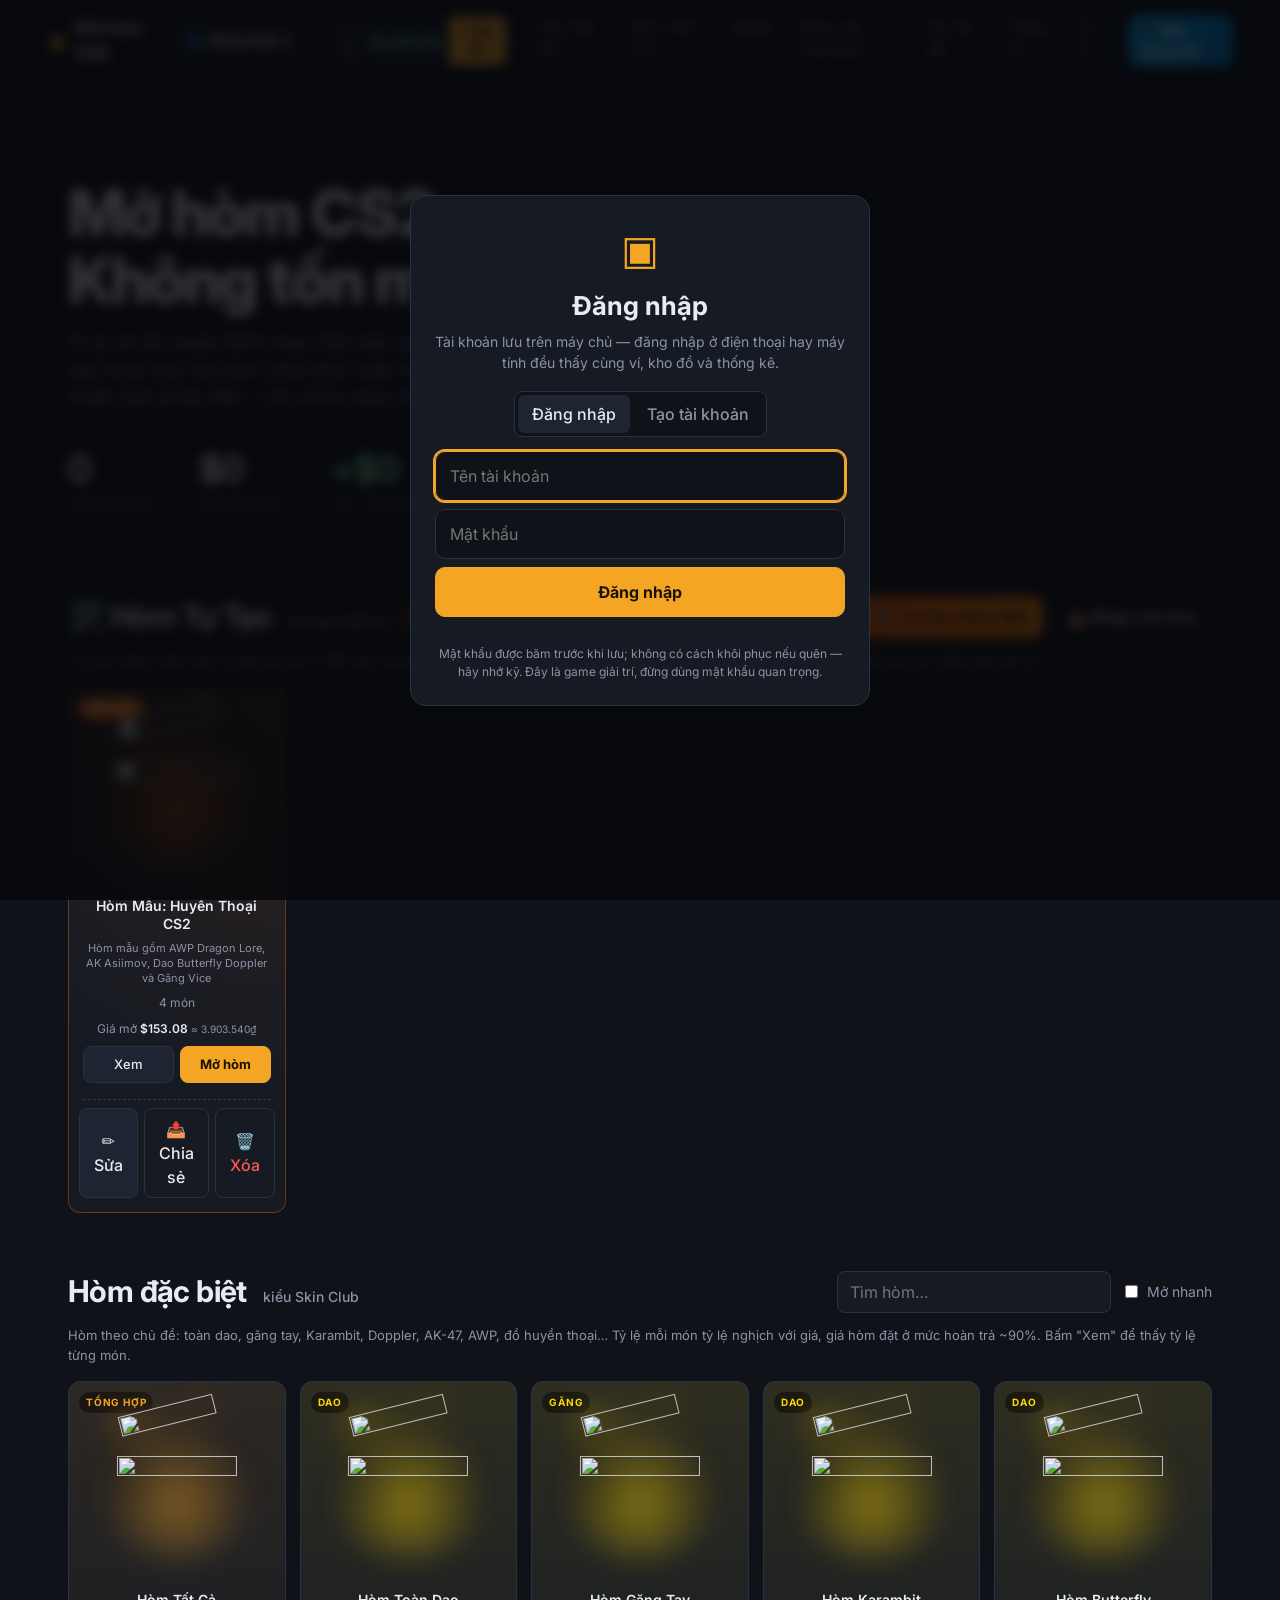
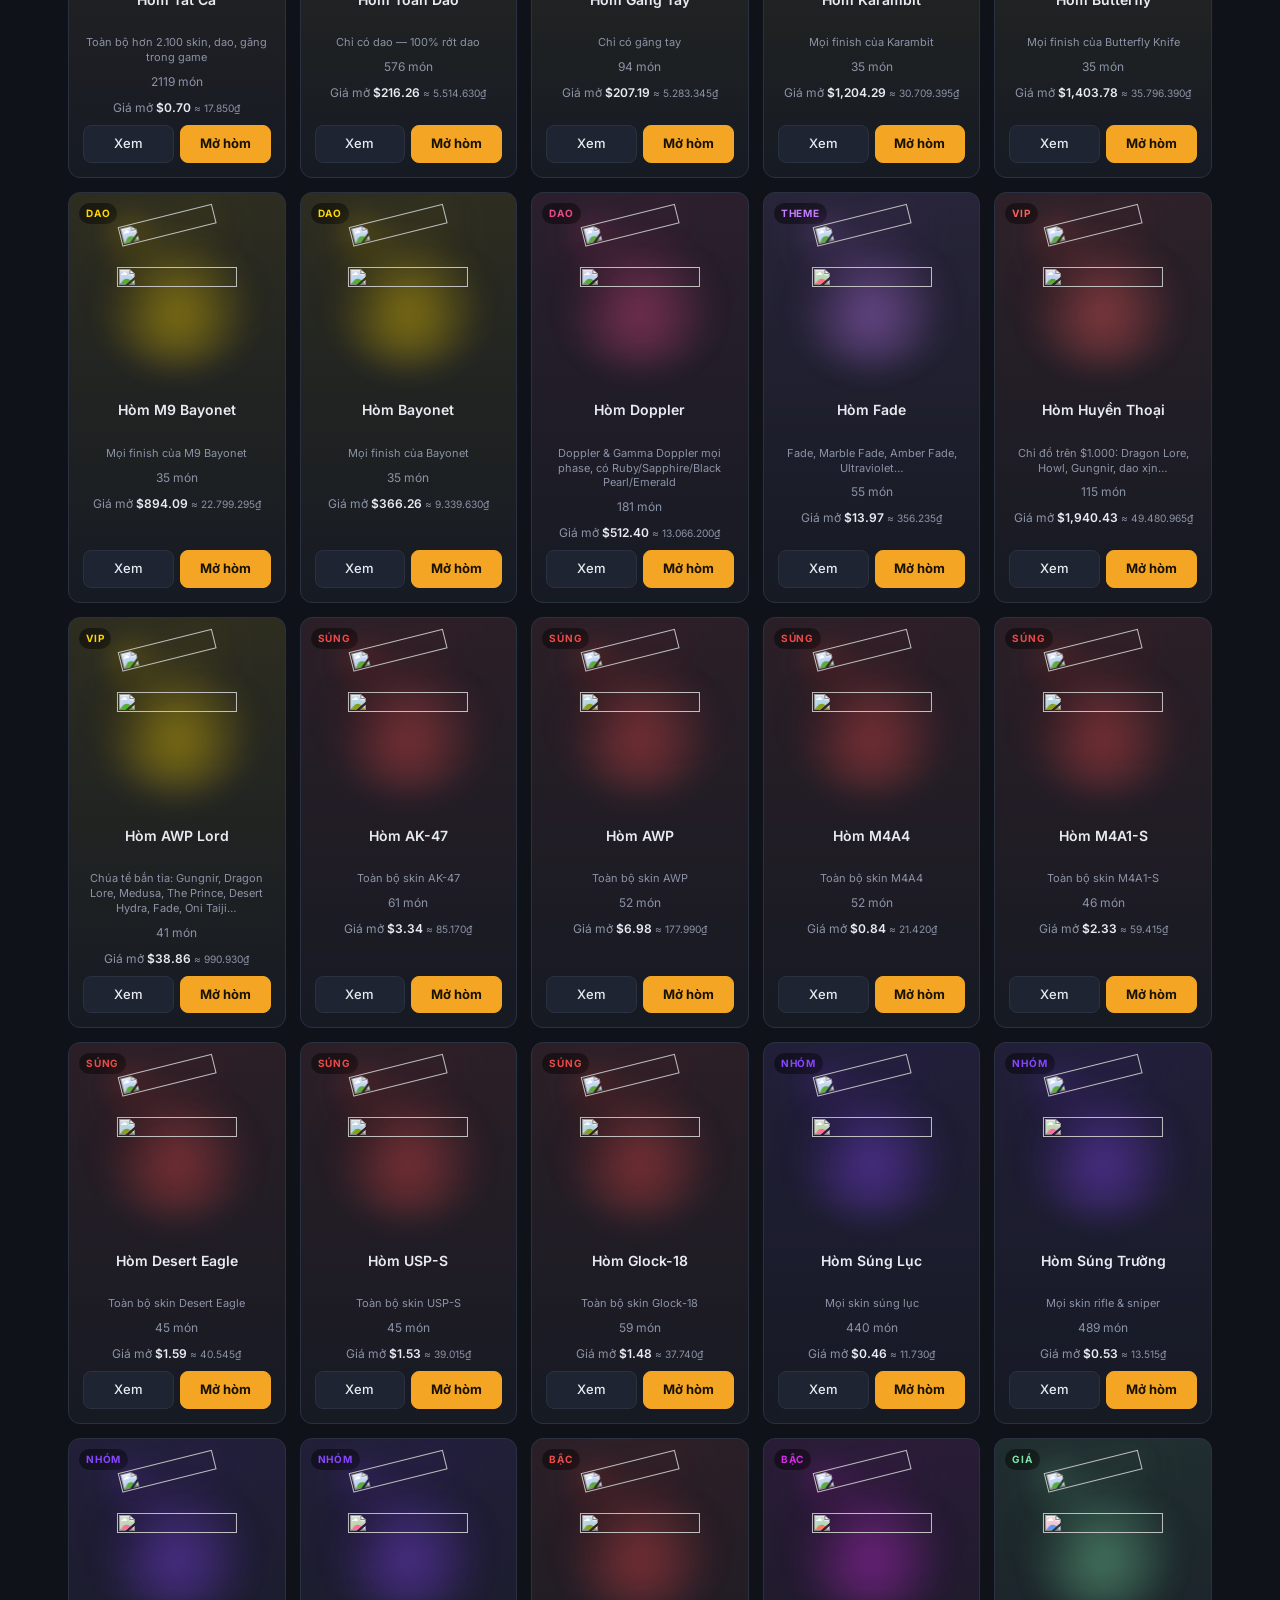
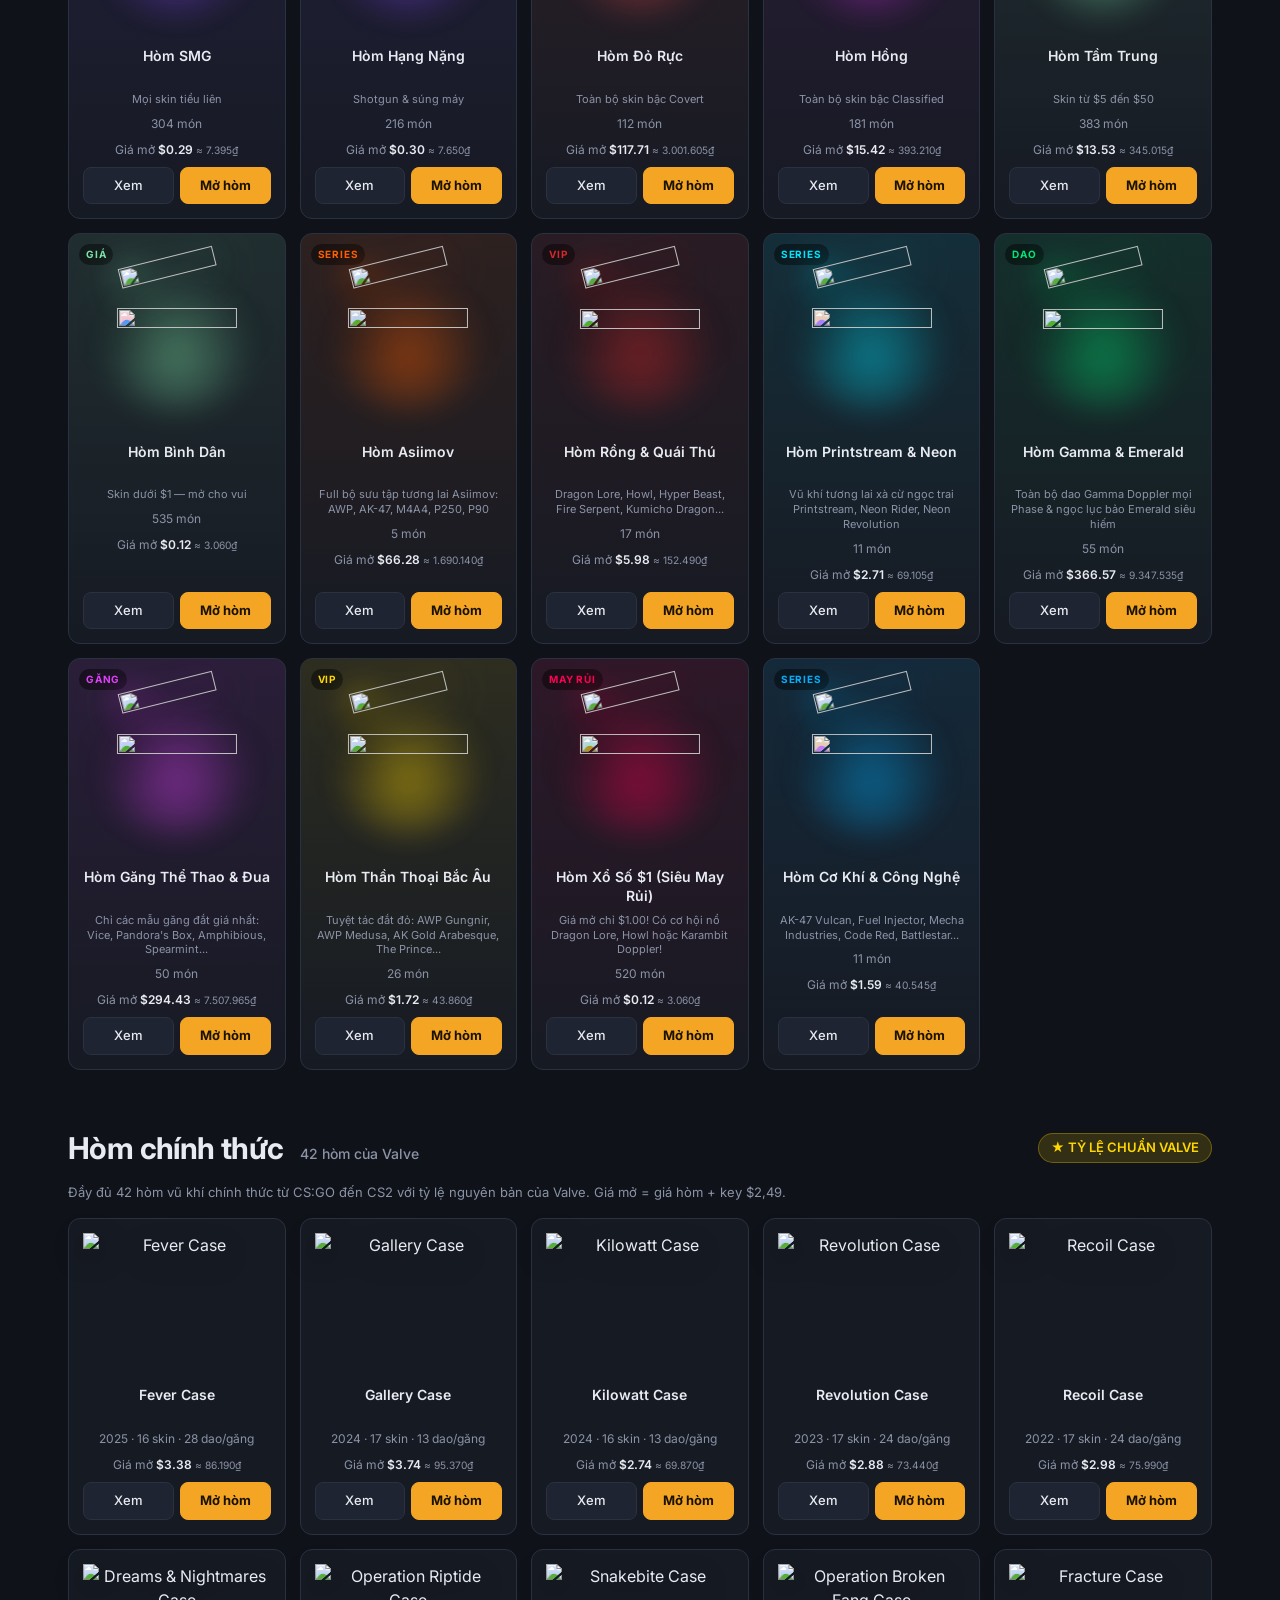
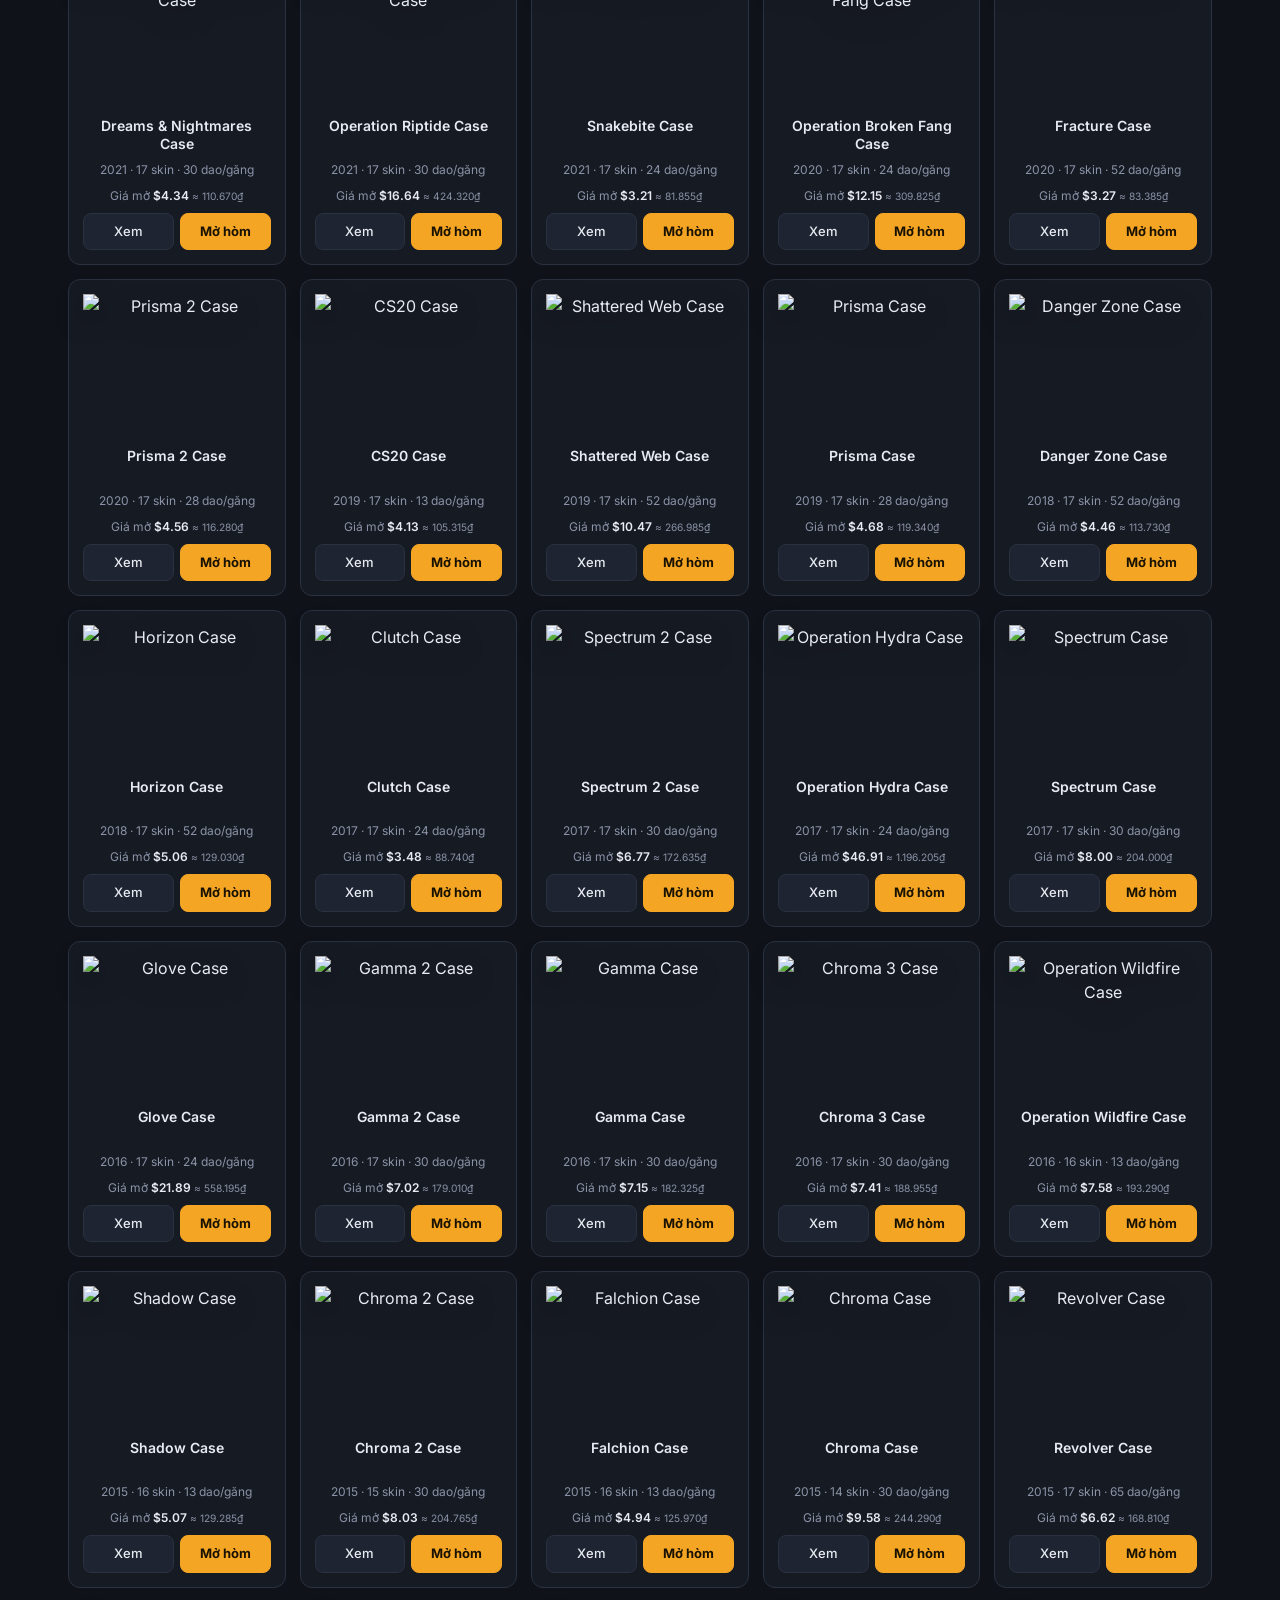
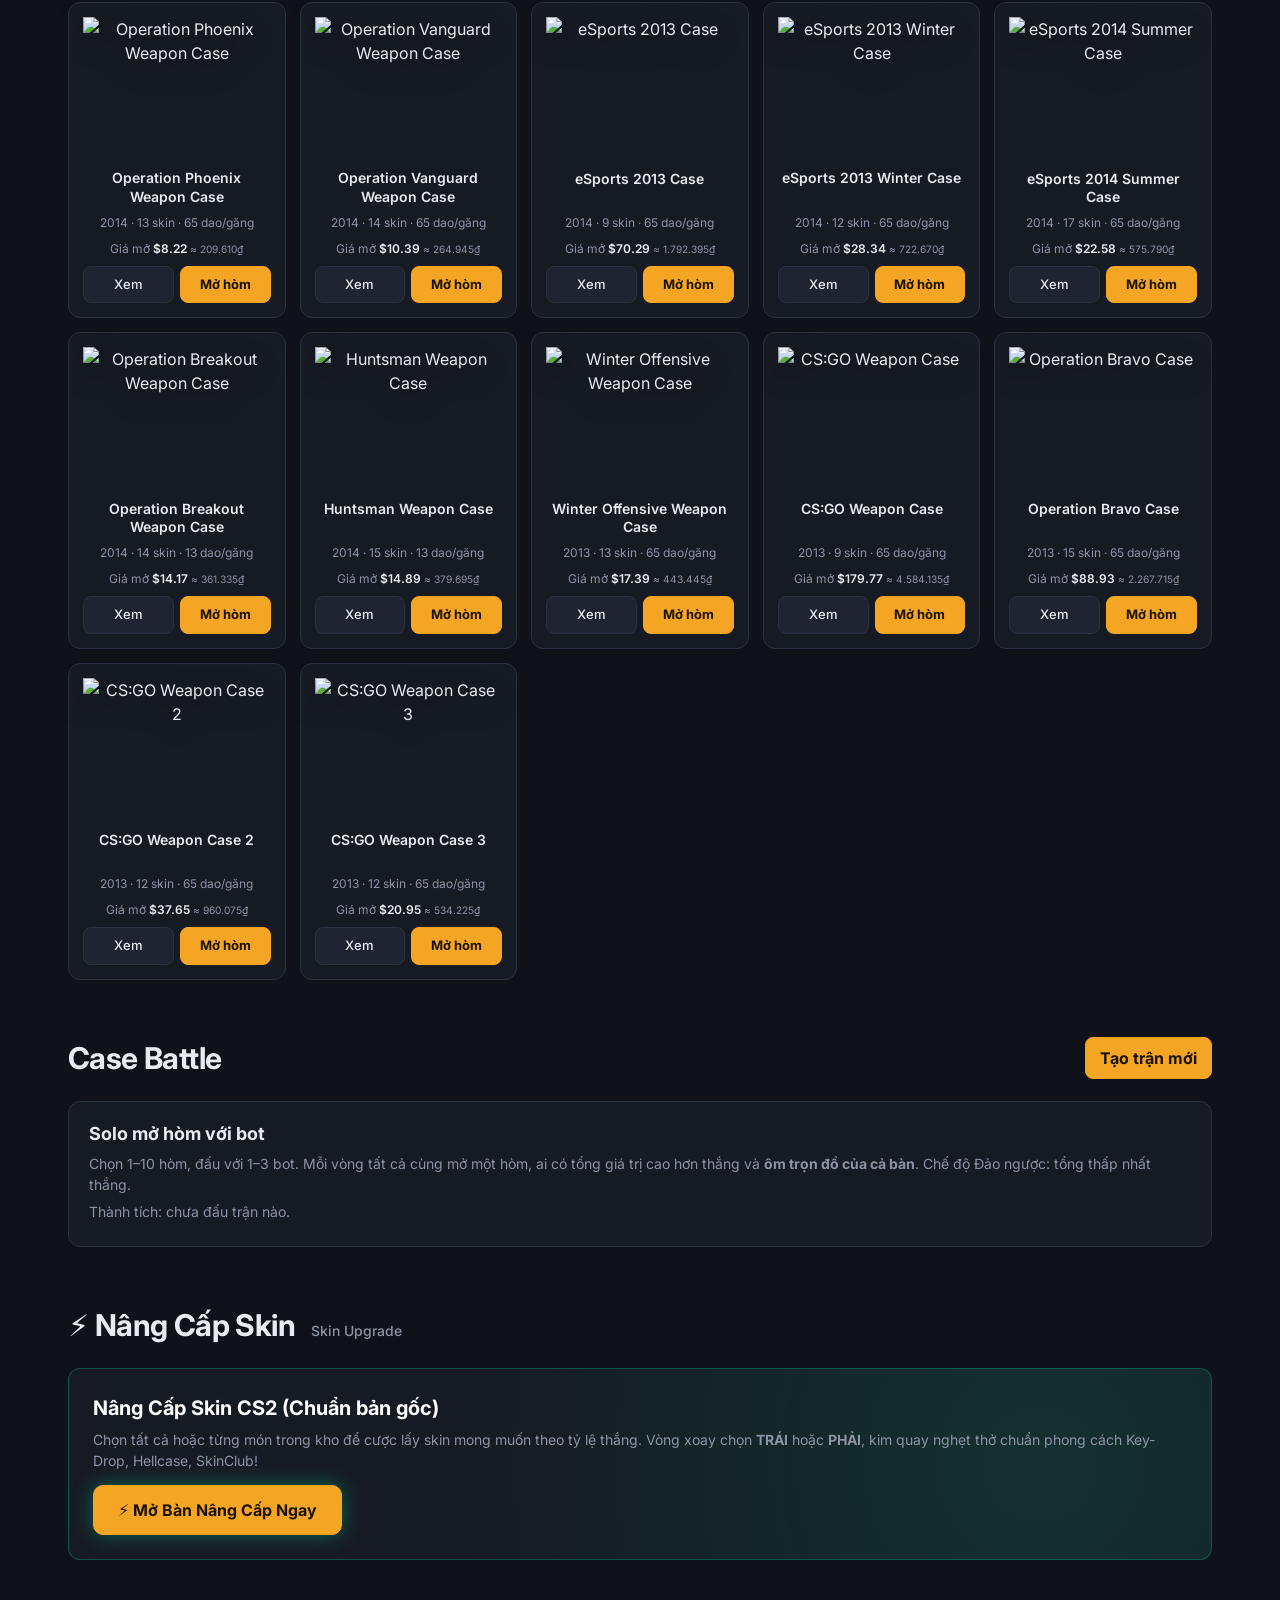
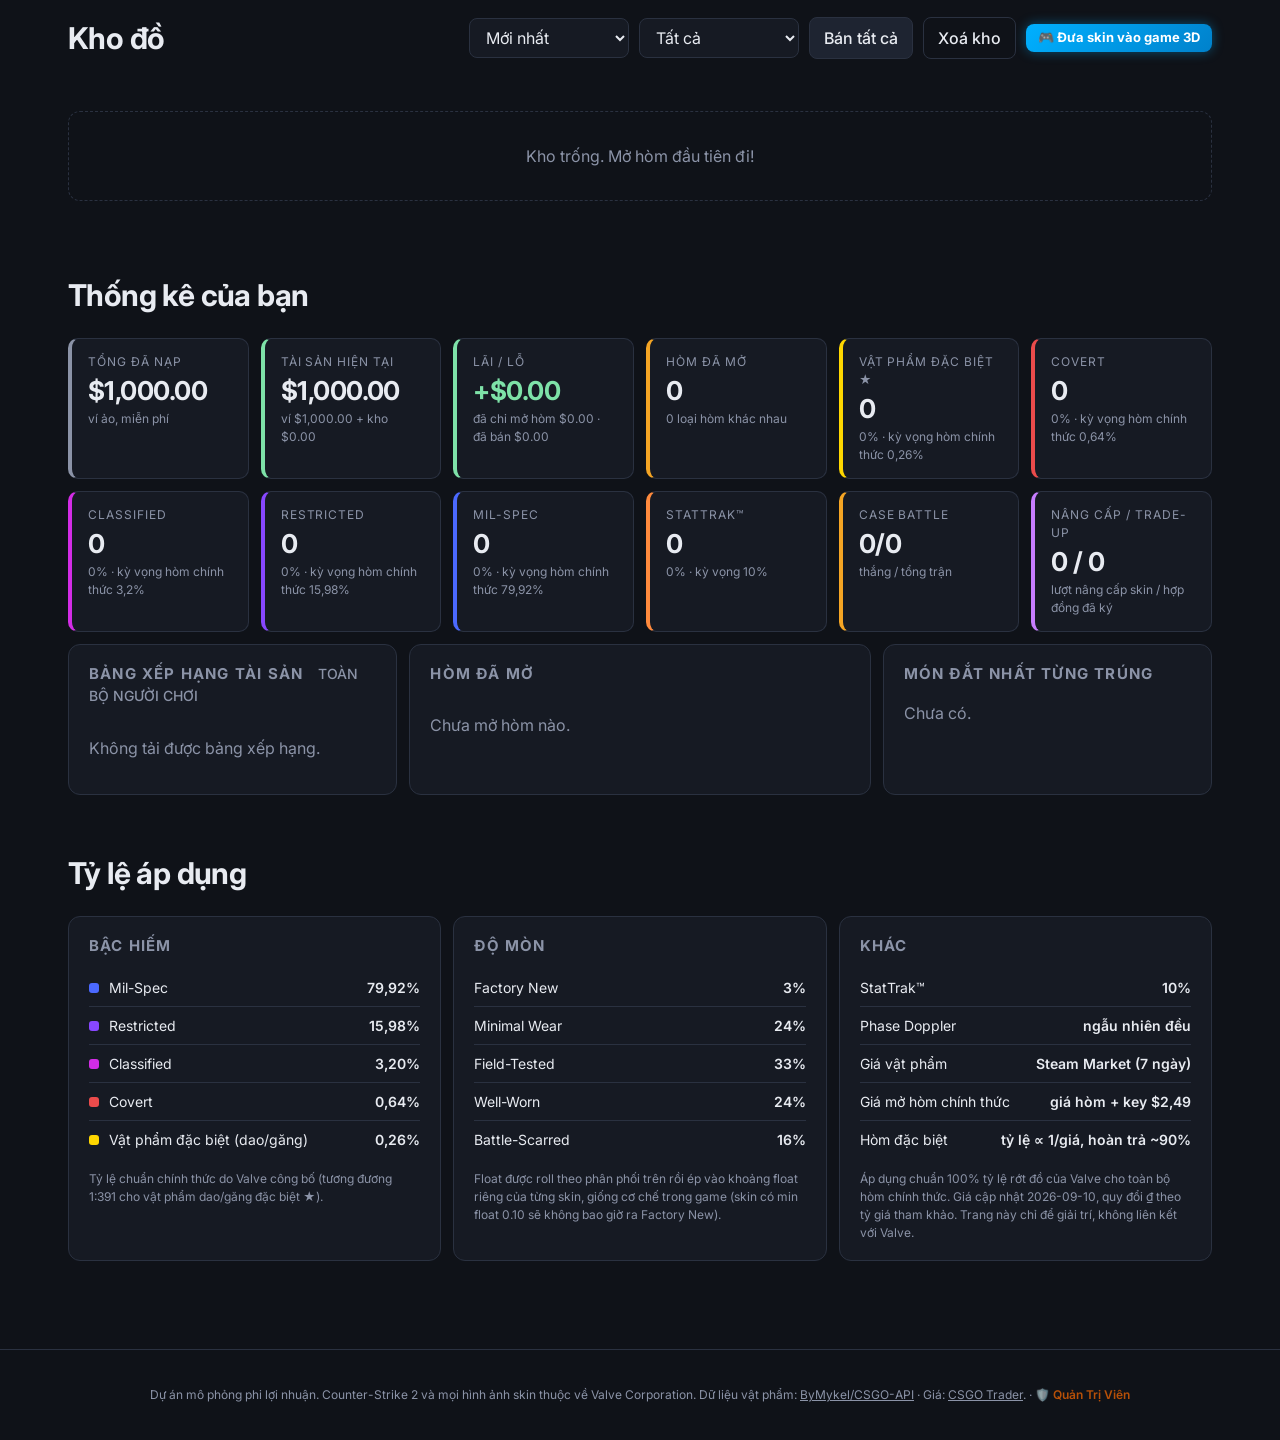
==== commit e4c46eeb: "feat: add comprehensive Admin Dashboard (admin.html, js/admin.js) and secure admin backend endpoints" ====
--- a/index.html
+++ b/index.html
@@ -229,7 +229,7 @@
   </main>
 
   <footer class="footer">
-    <p>Dự án mô phỏng phi lợi nhuận. Counter-Strike 2 và mọi hình ảnh skin thuộc về Valve Corporation. Dữ liệu vật phẩm: <a href="https://github.com/ByMykel/CSGO-API" target="_blank" rel="noopener">ByMykel/CSGO-API</a> · Giá: <a href="https://csgotrader.app" target="_blank" rel="noopener">CSGO Trader</a>.</p>
+    <p>Dự án mô phỏng phi lợi nhuận. Counter-Strike 2 và mọi hình ảnh skin thuộc về Valve Corporation. Dữ liệu vật phẩm: <a href="https://github.com/ByMykel/CSGO-API" target="_blank" rel="noopener">ByMykel/CSGO-API</a> · Giá: <a href="https://csgotrader.app" target="_blank" rel="noopener">CSGO Trader</a>. · <a href="admin.html" style="color: rgba(255, 107, 0, 0.7); text-decoration: none; font-weight: 600;" title="Bảng điều khiển Quản Trị Viên">🛡️ Quản Trị Viên</a></p>
   </footer>
 
   <!-- Modal: tài khoản -->
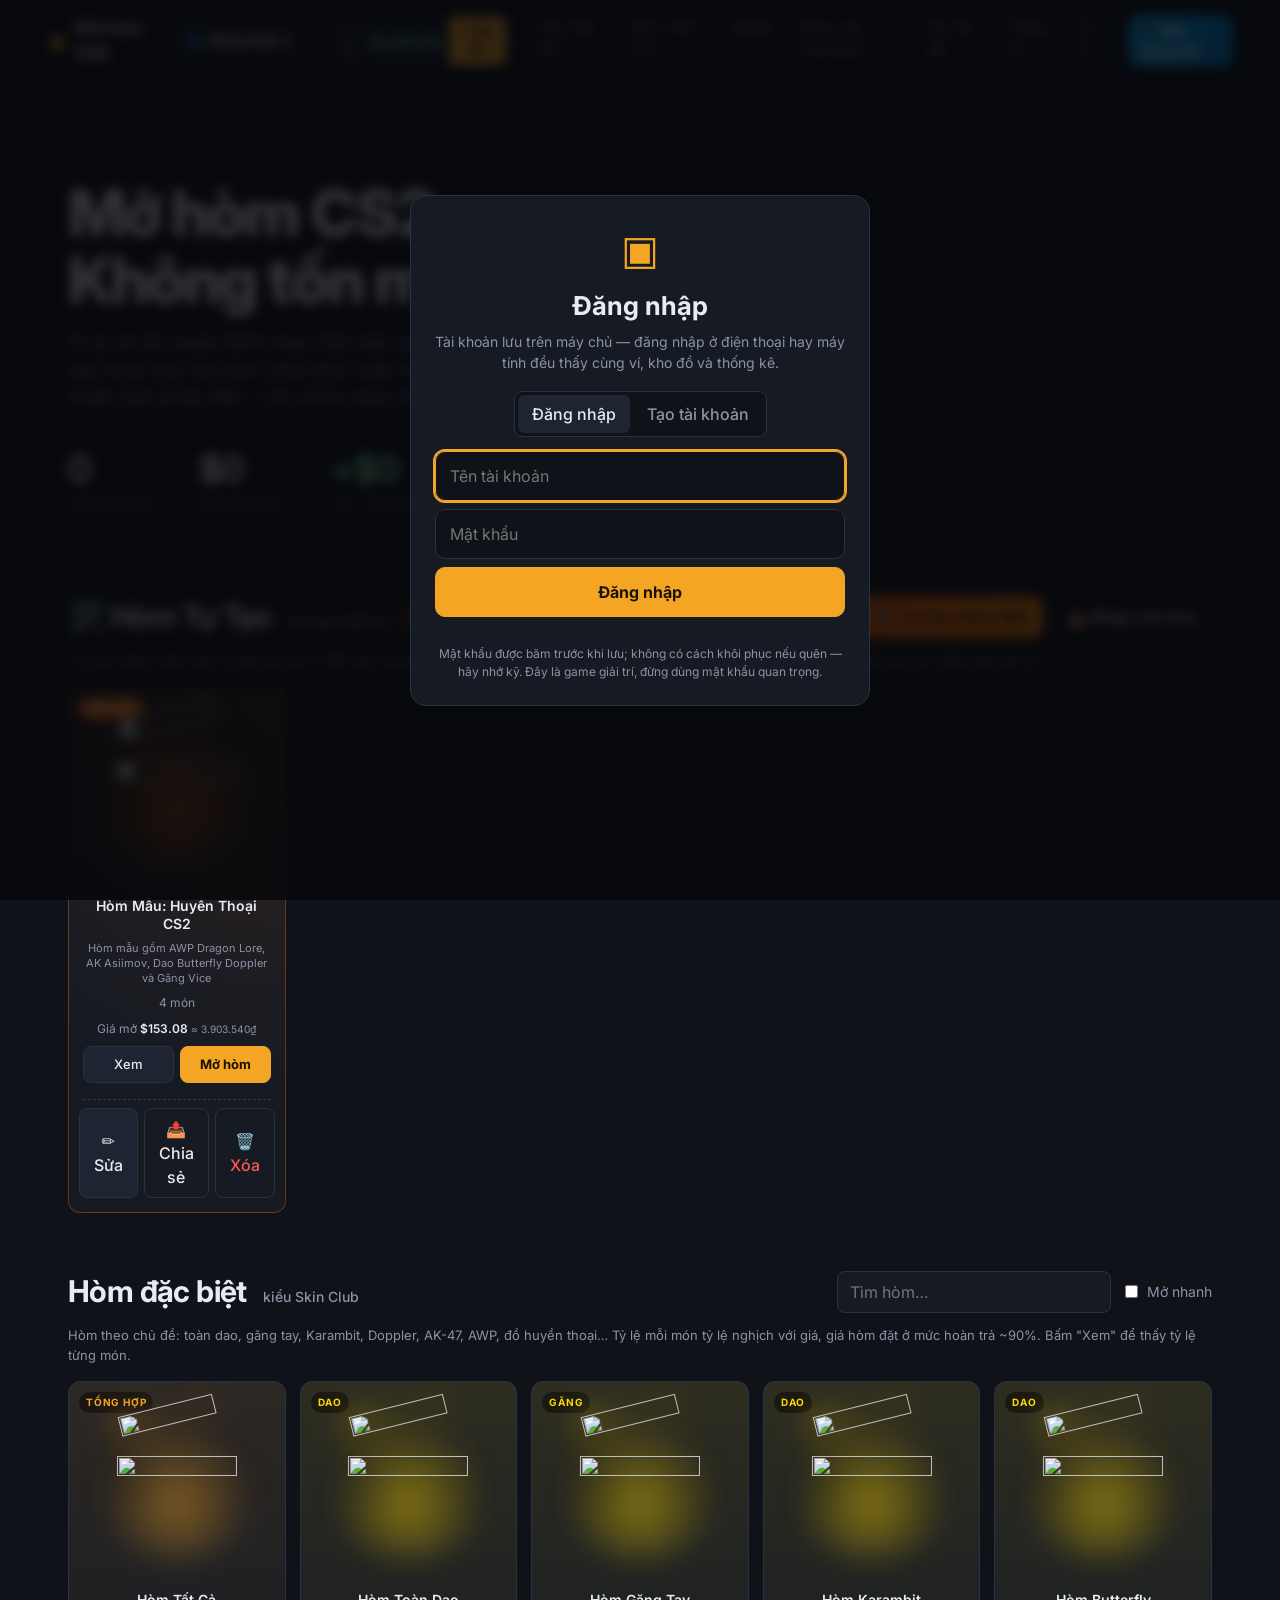
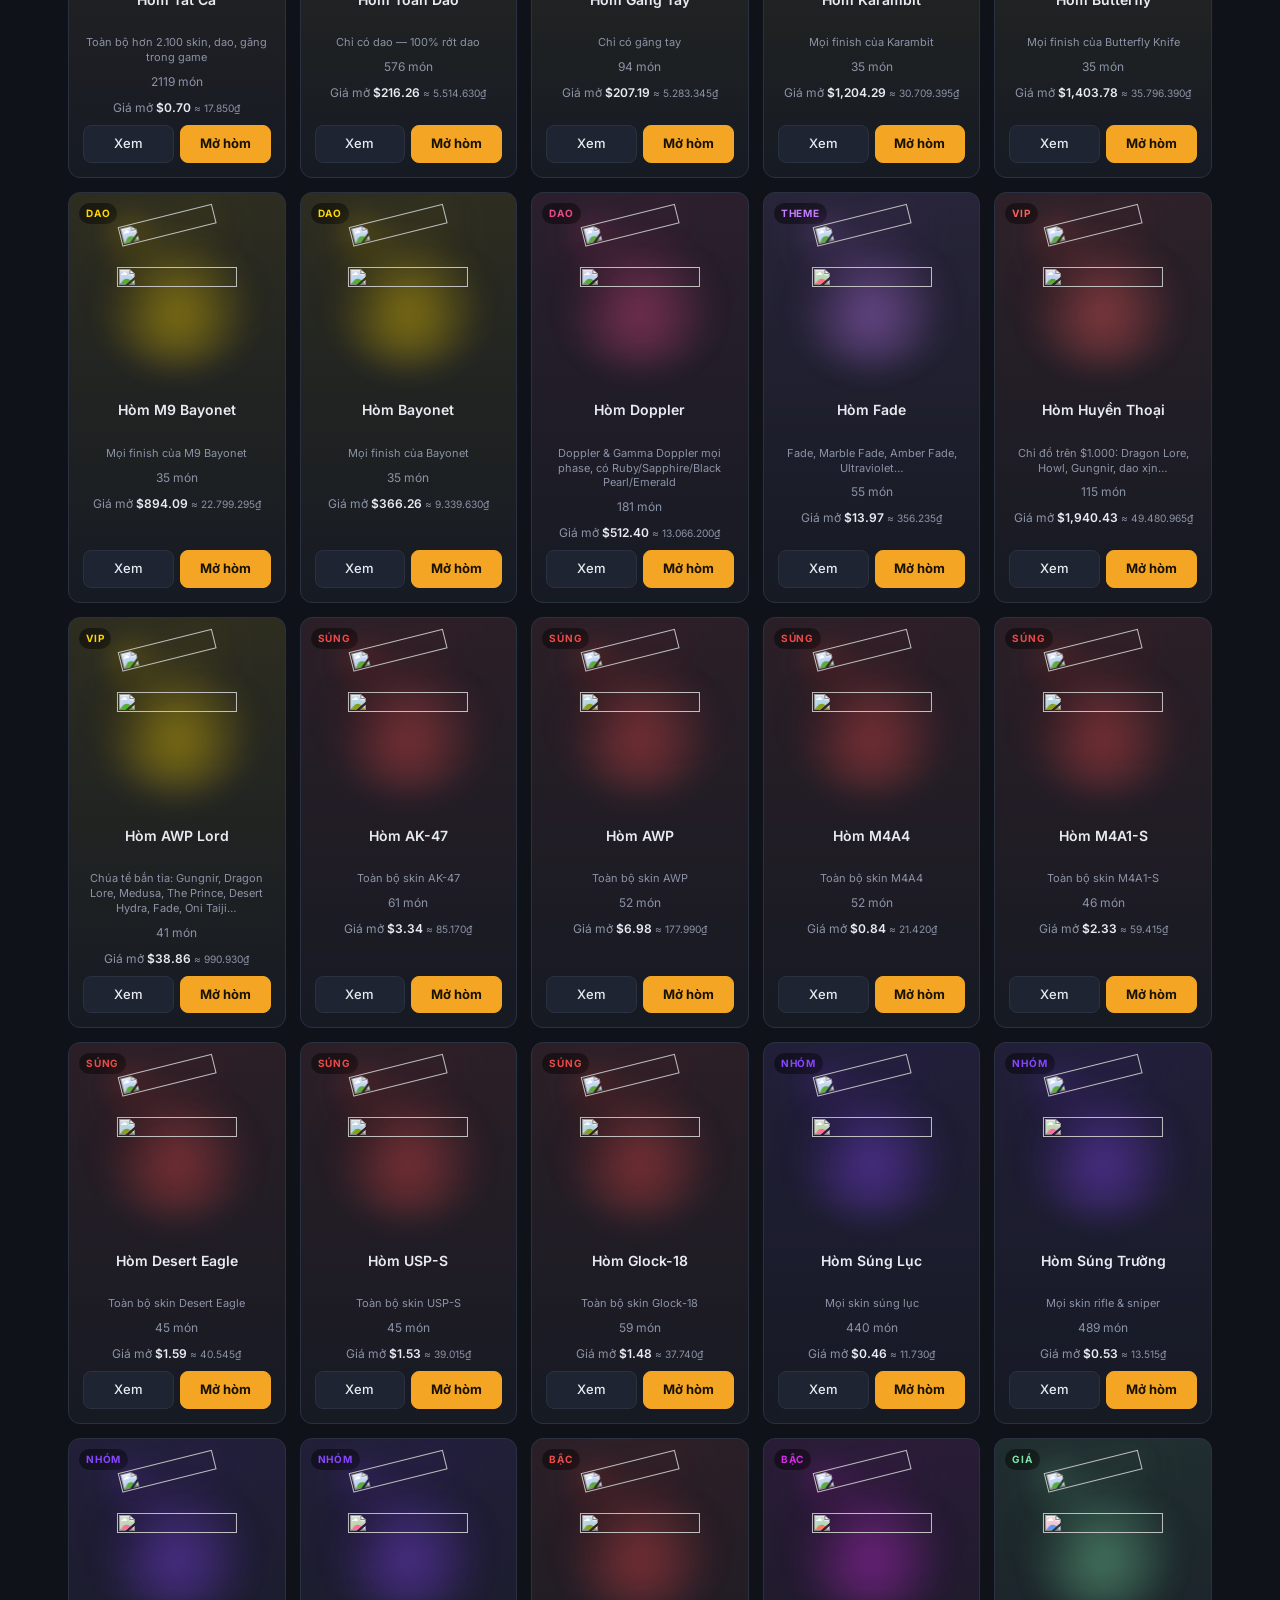
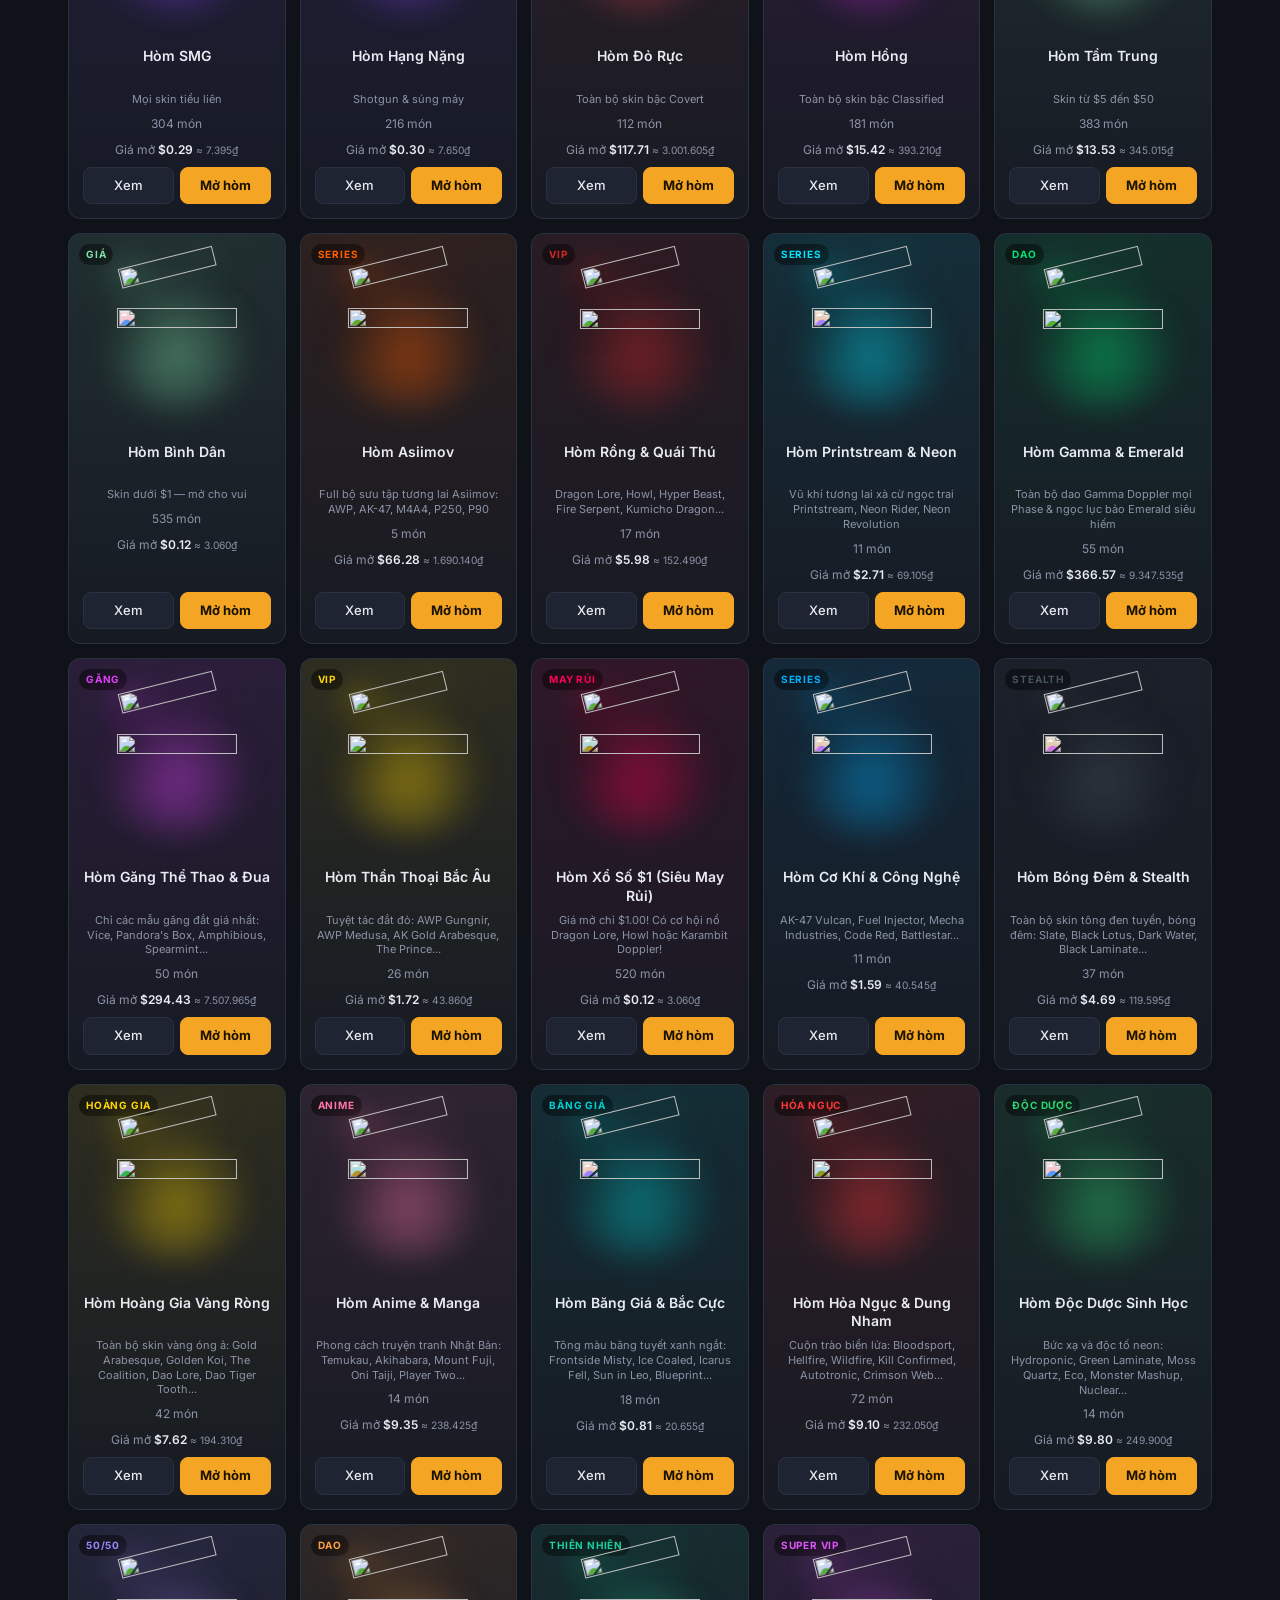
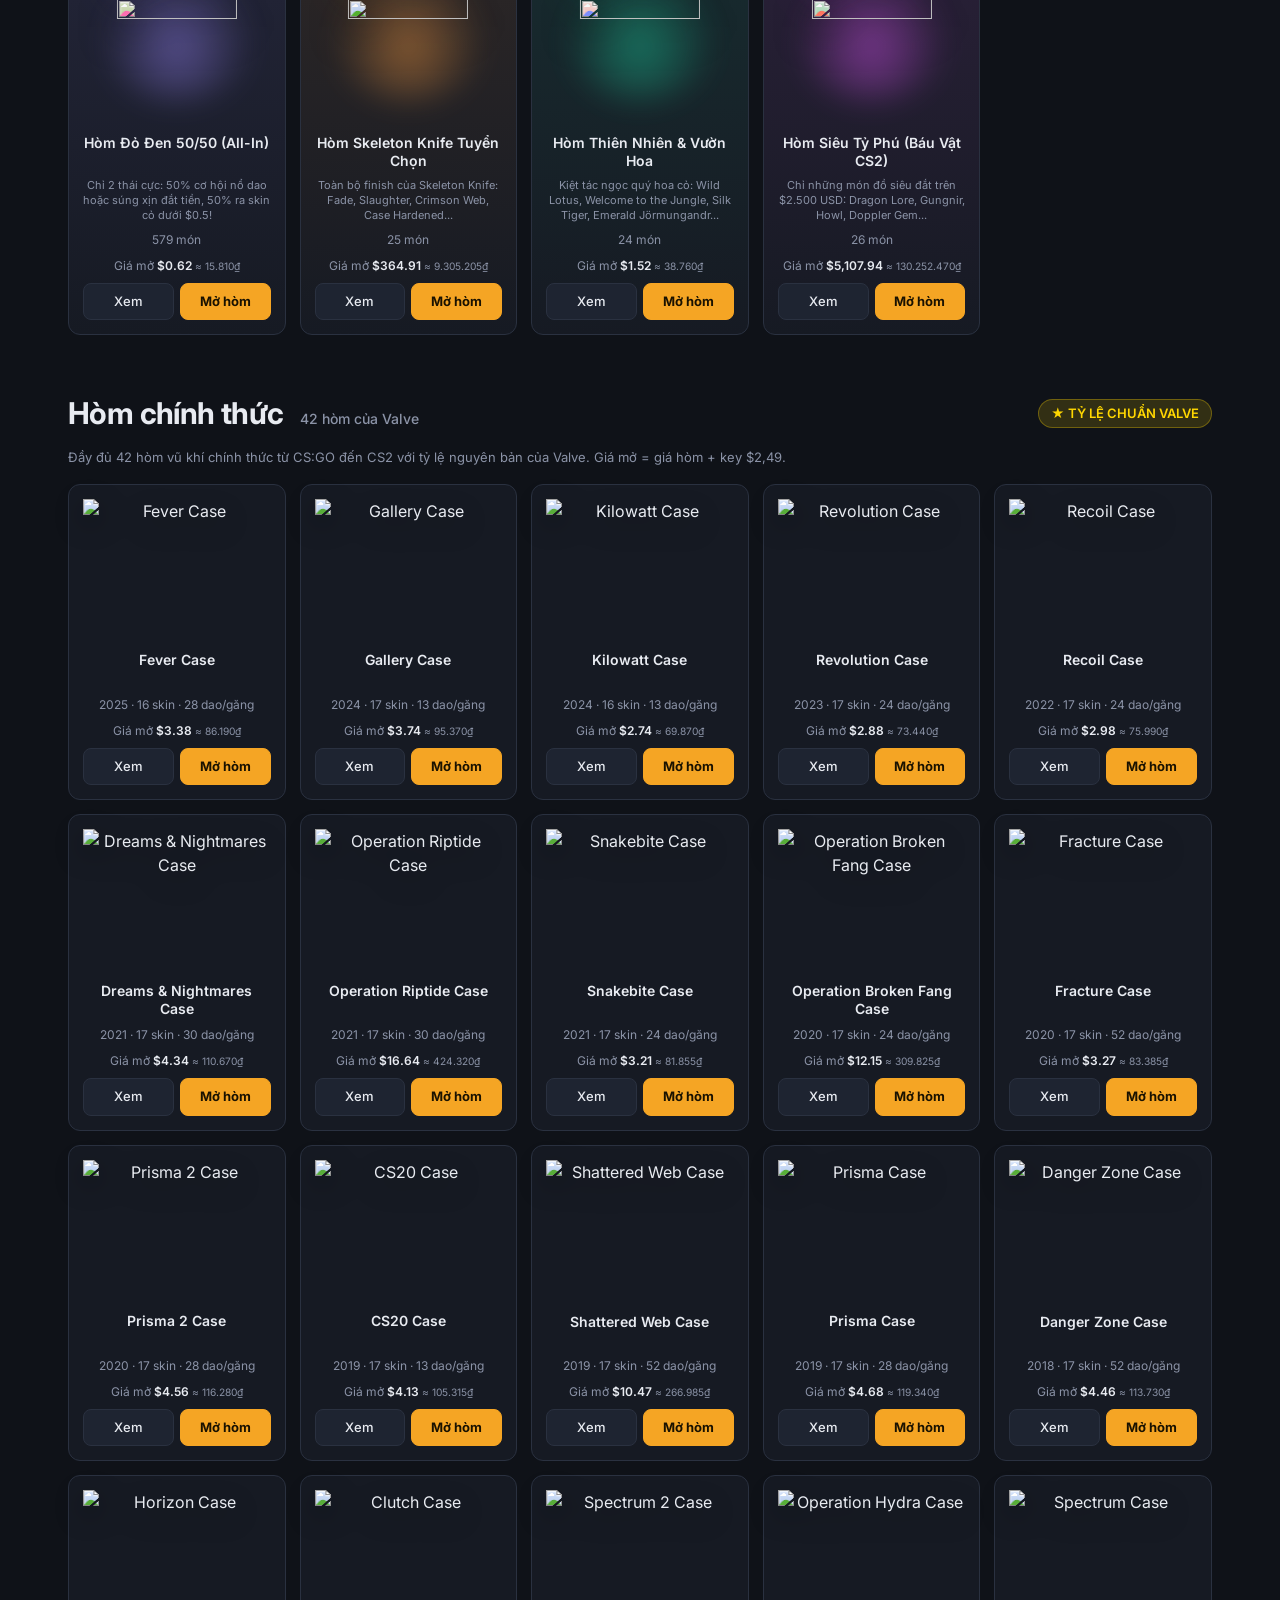
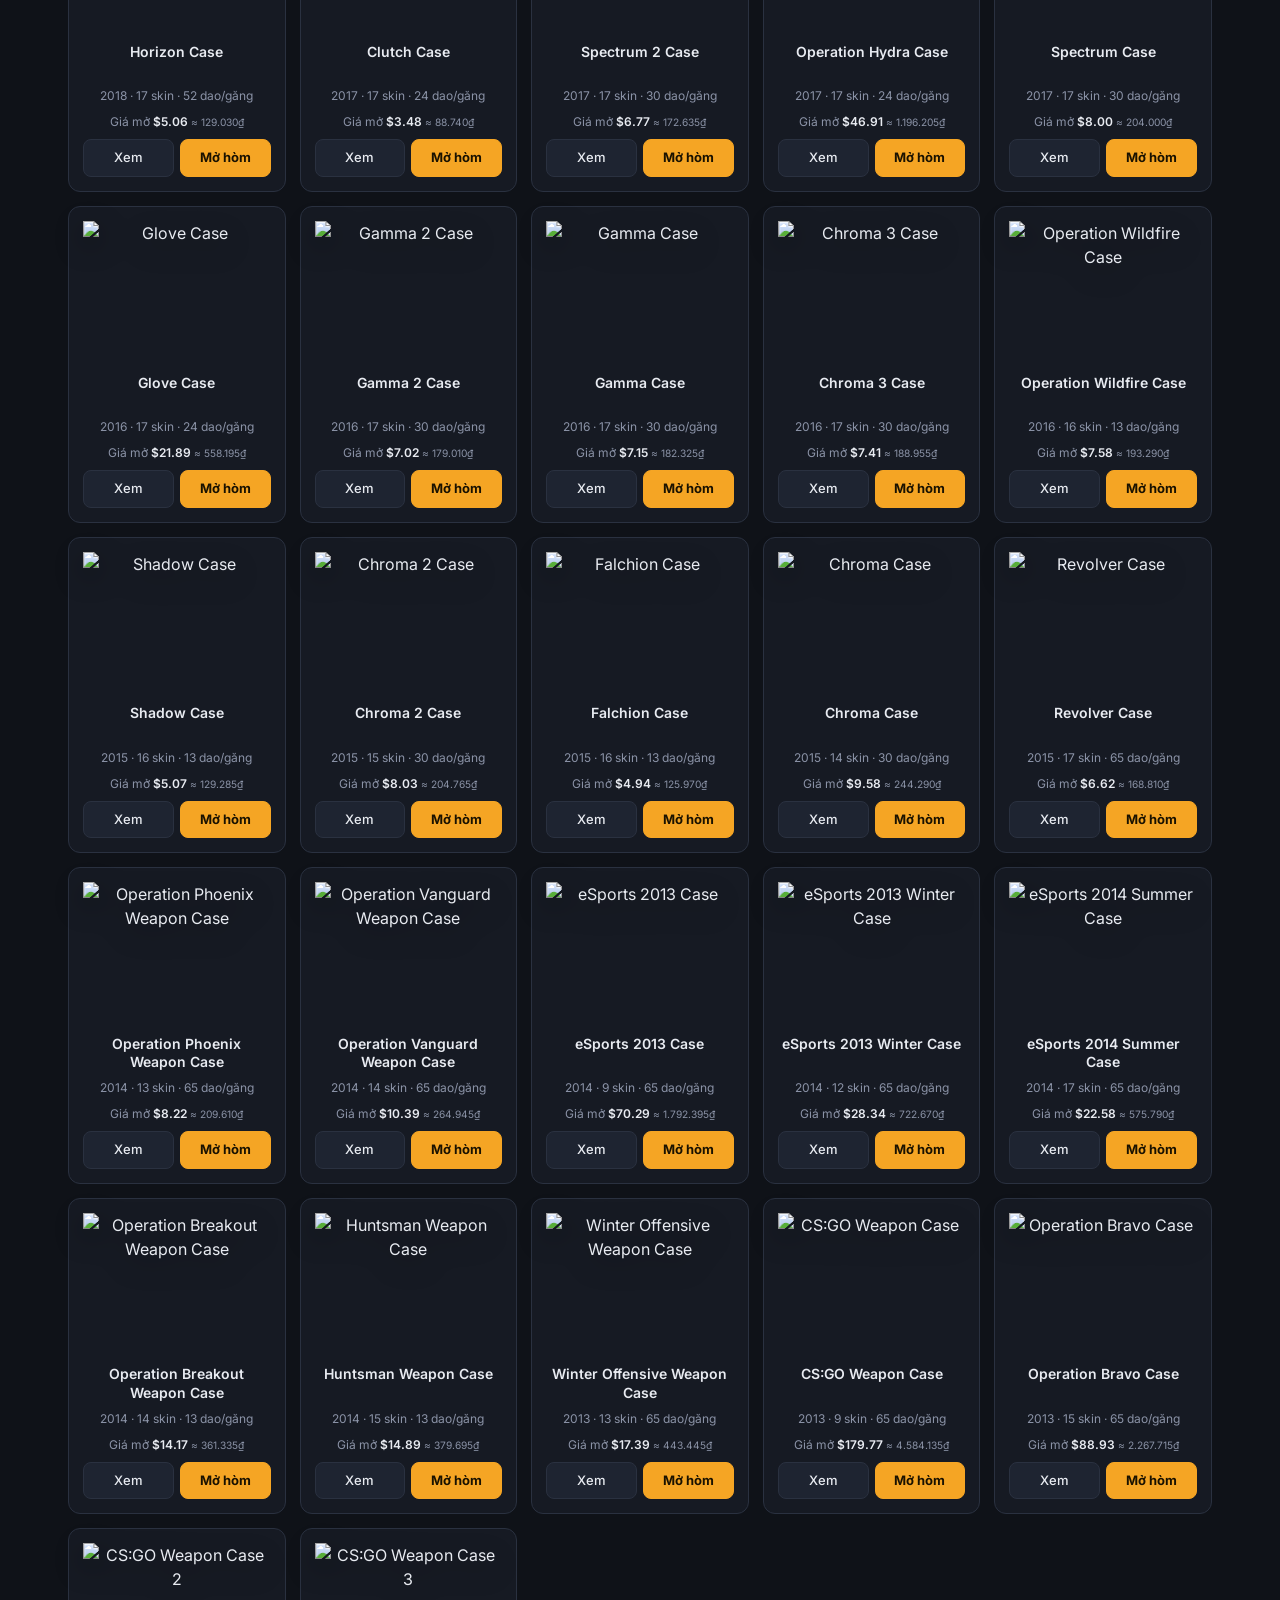
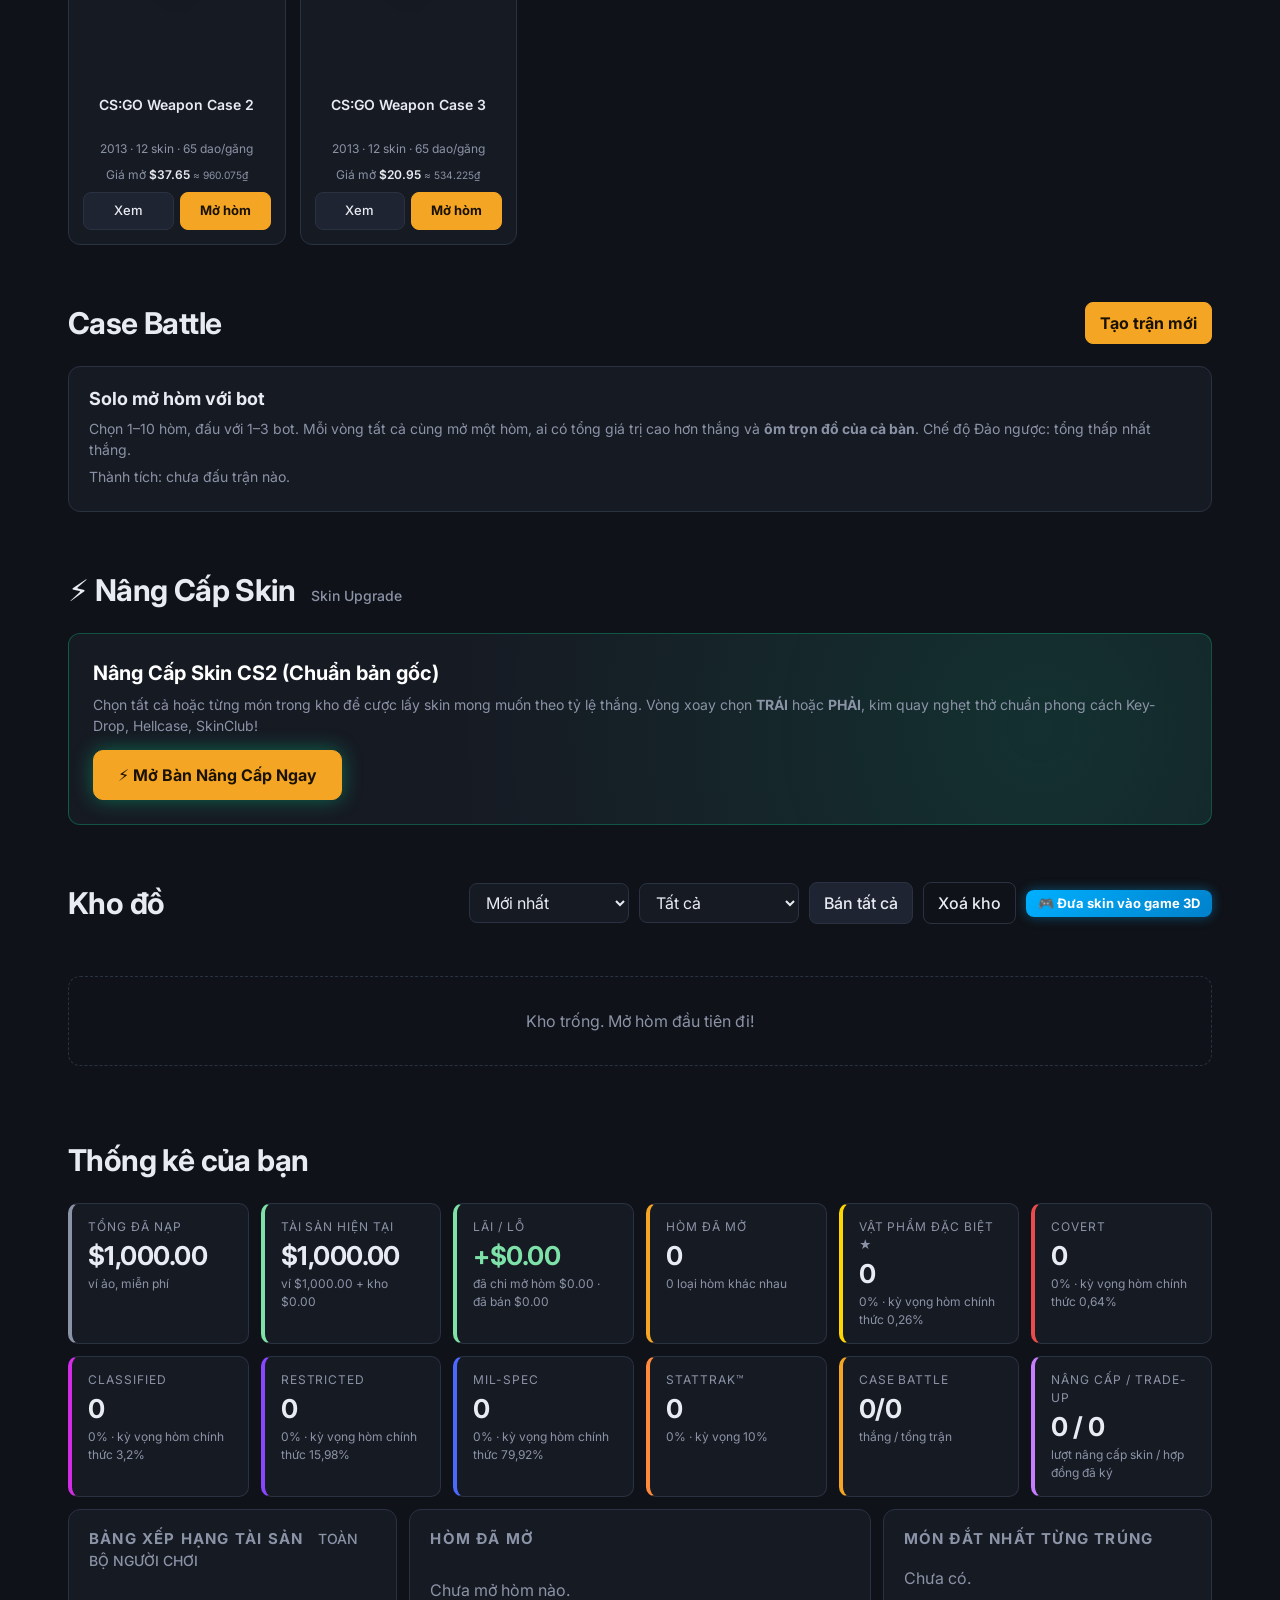
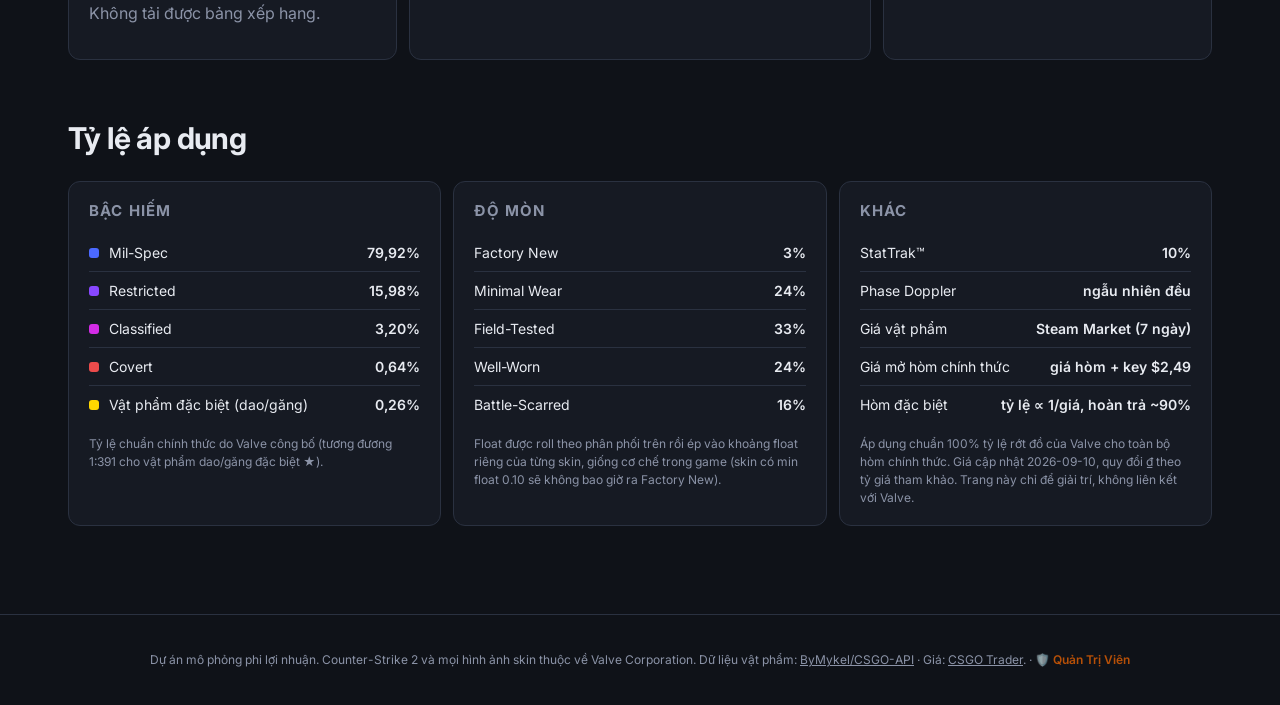
==== commit 0494d02c: "feat: add 10 brand new themed cases (Stealth, Pure Gold, Anime, Frost, Hellfire, Biohazard, 50-50, S" ====
--- a/index.html
+++ b/index.html
@@ -918,6 +918,6 @@
   </div>
 
   <script src="data/cases.js?v=9"></script>
-  <script src="js/app.js?v=35"></script>
+  <script src="js/app.js?v=36"></script>
 </body>
 </html>
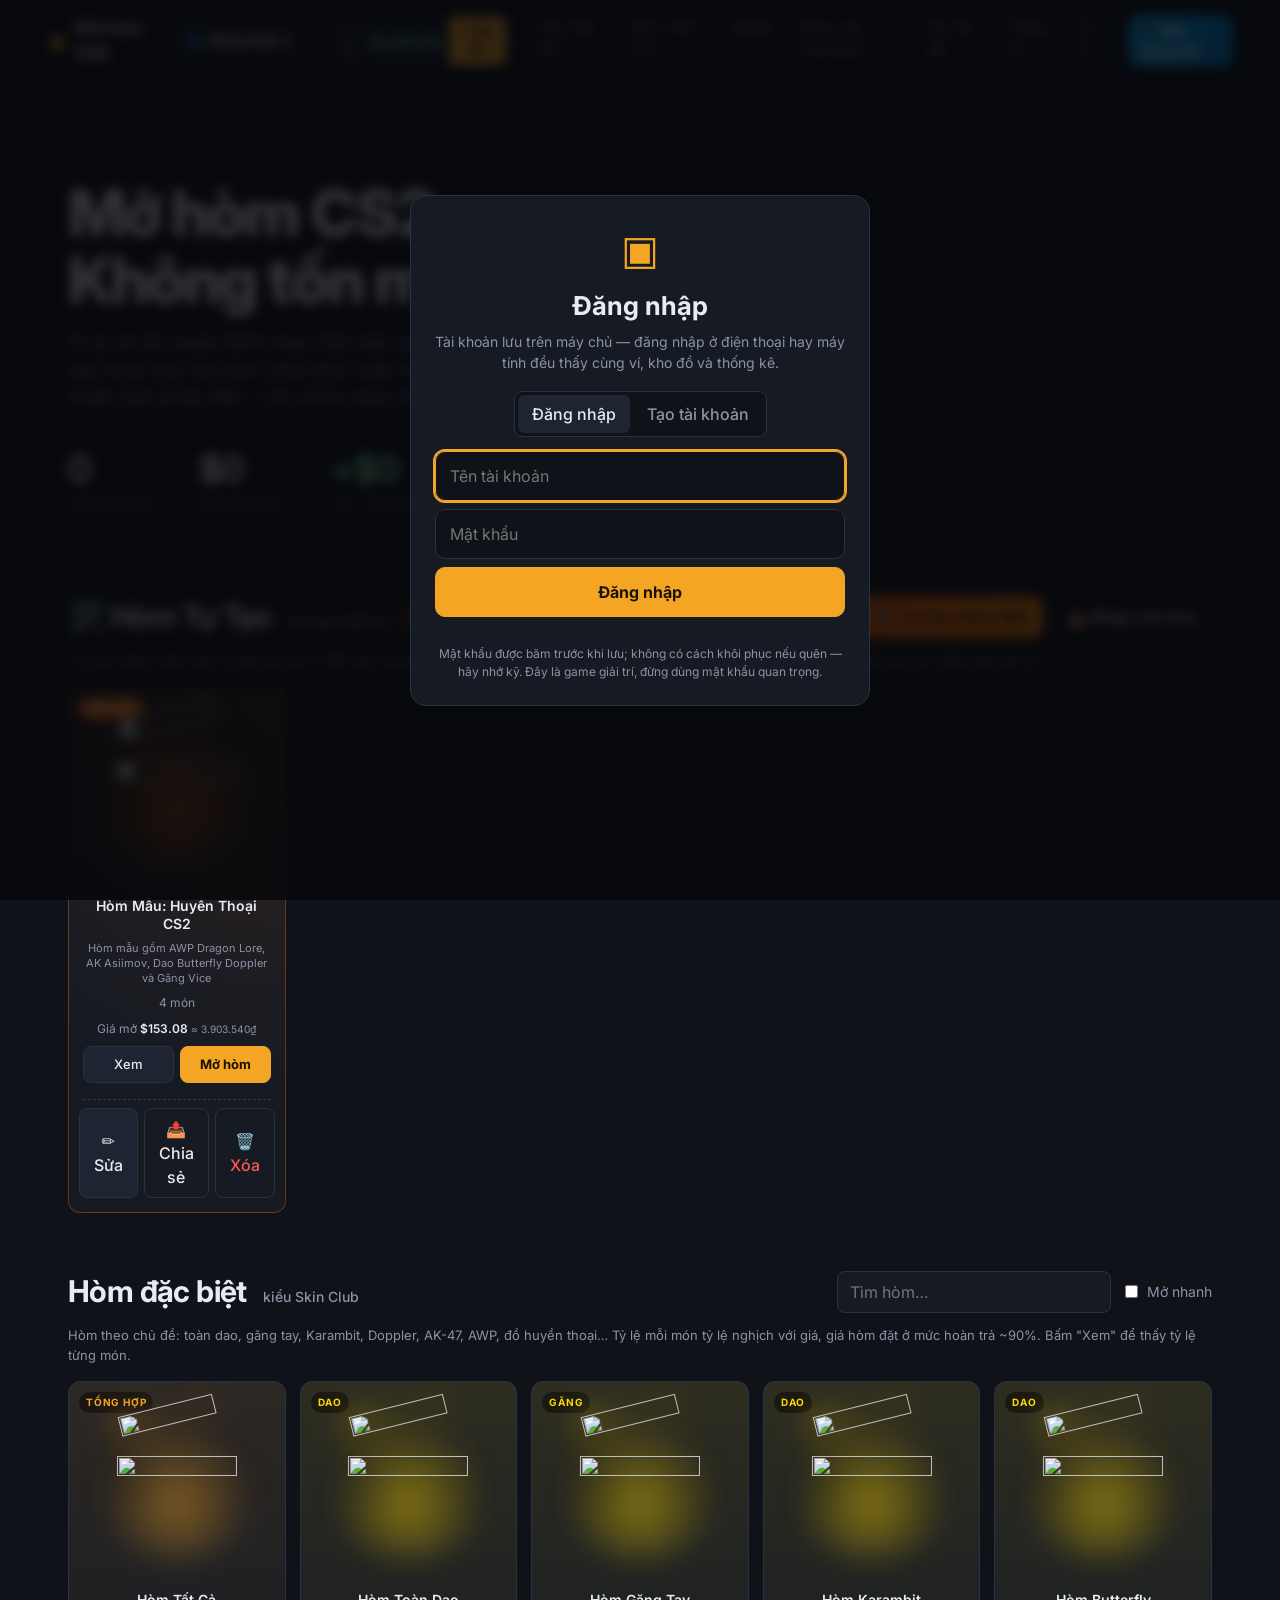
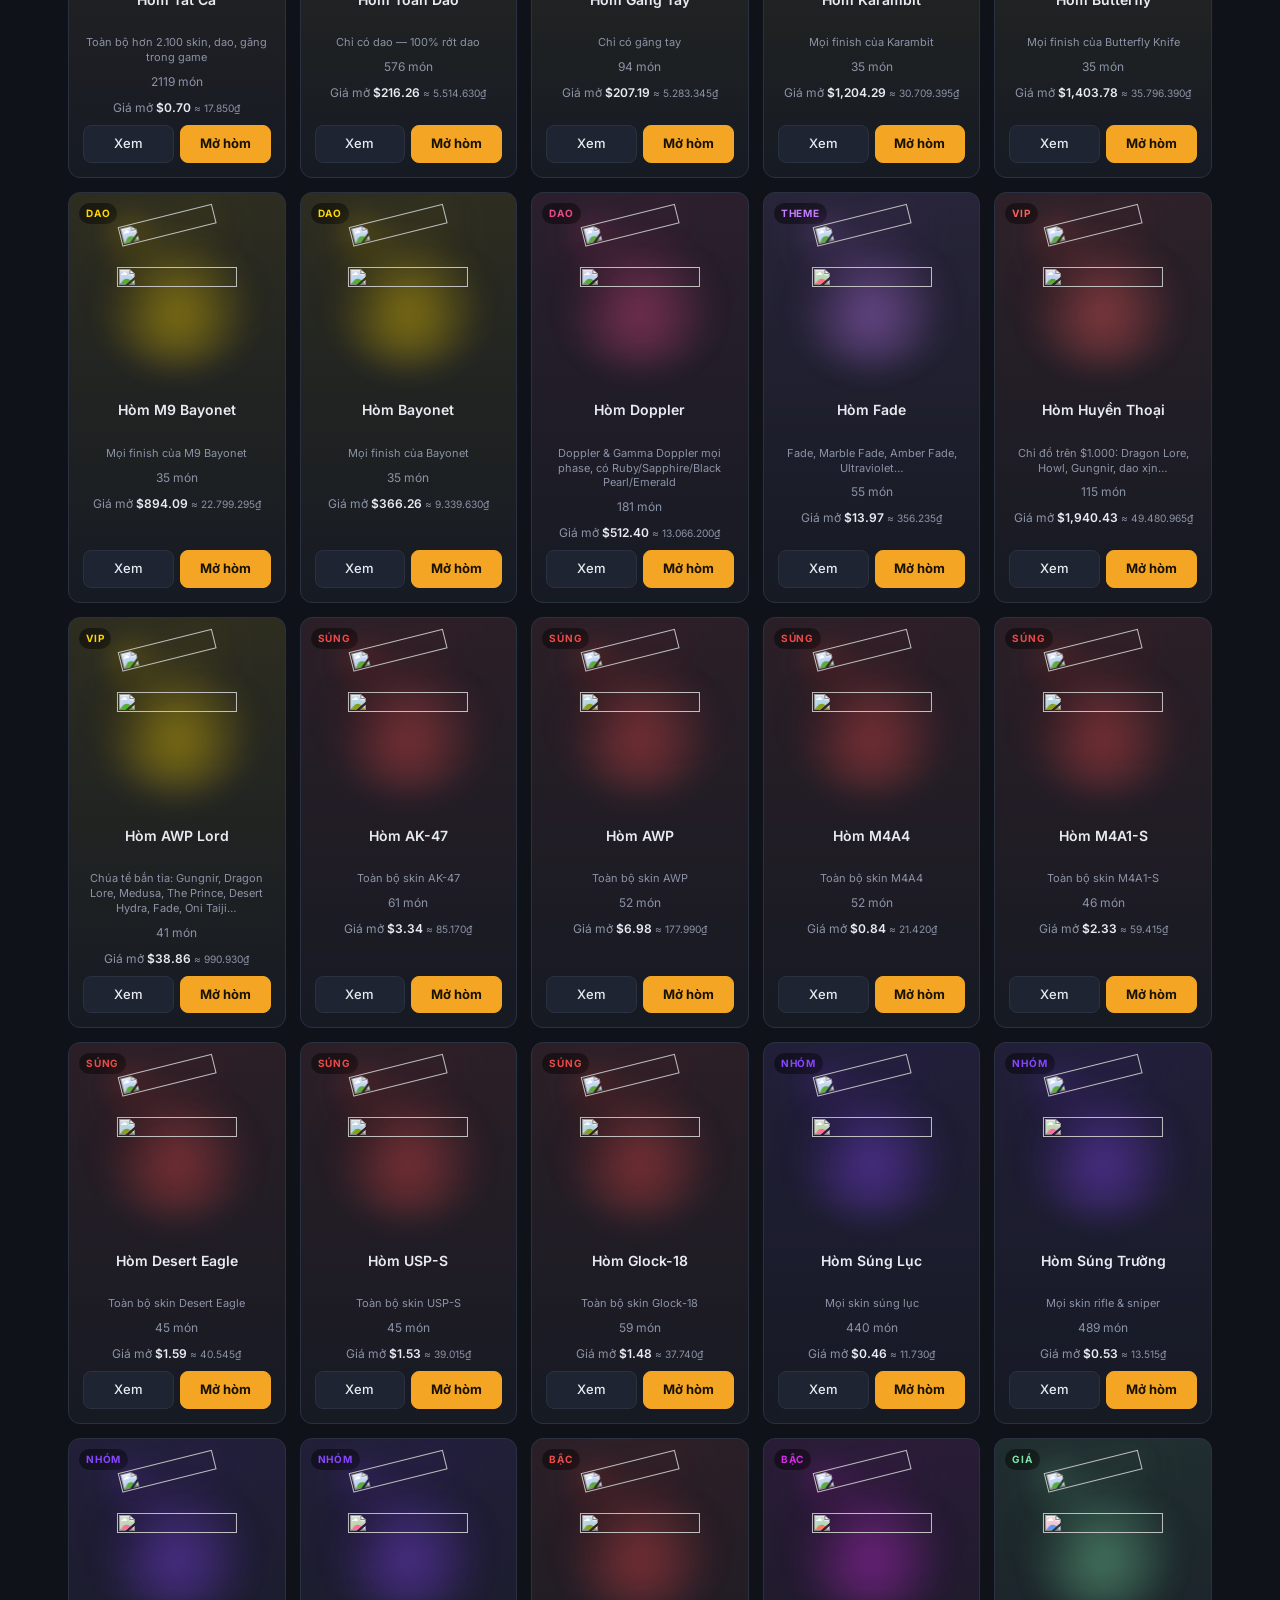
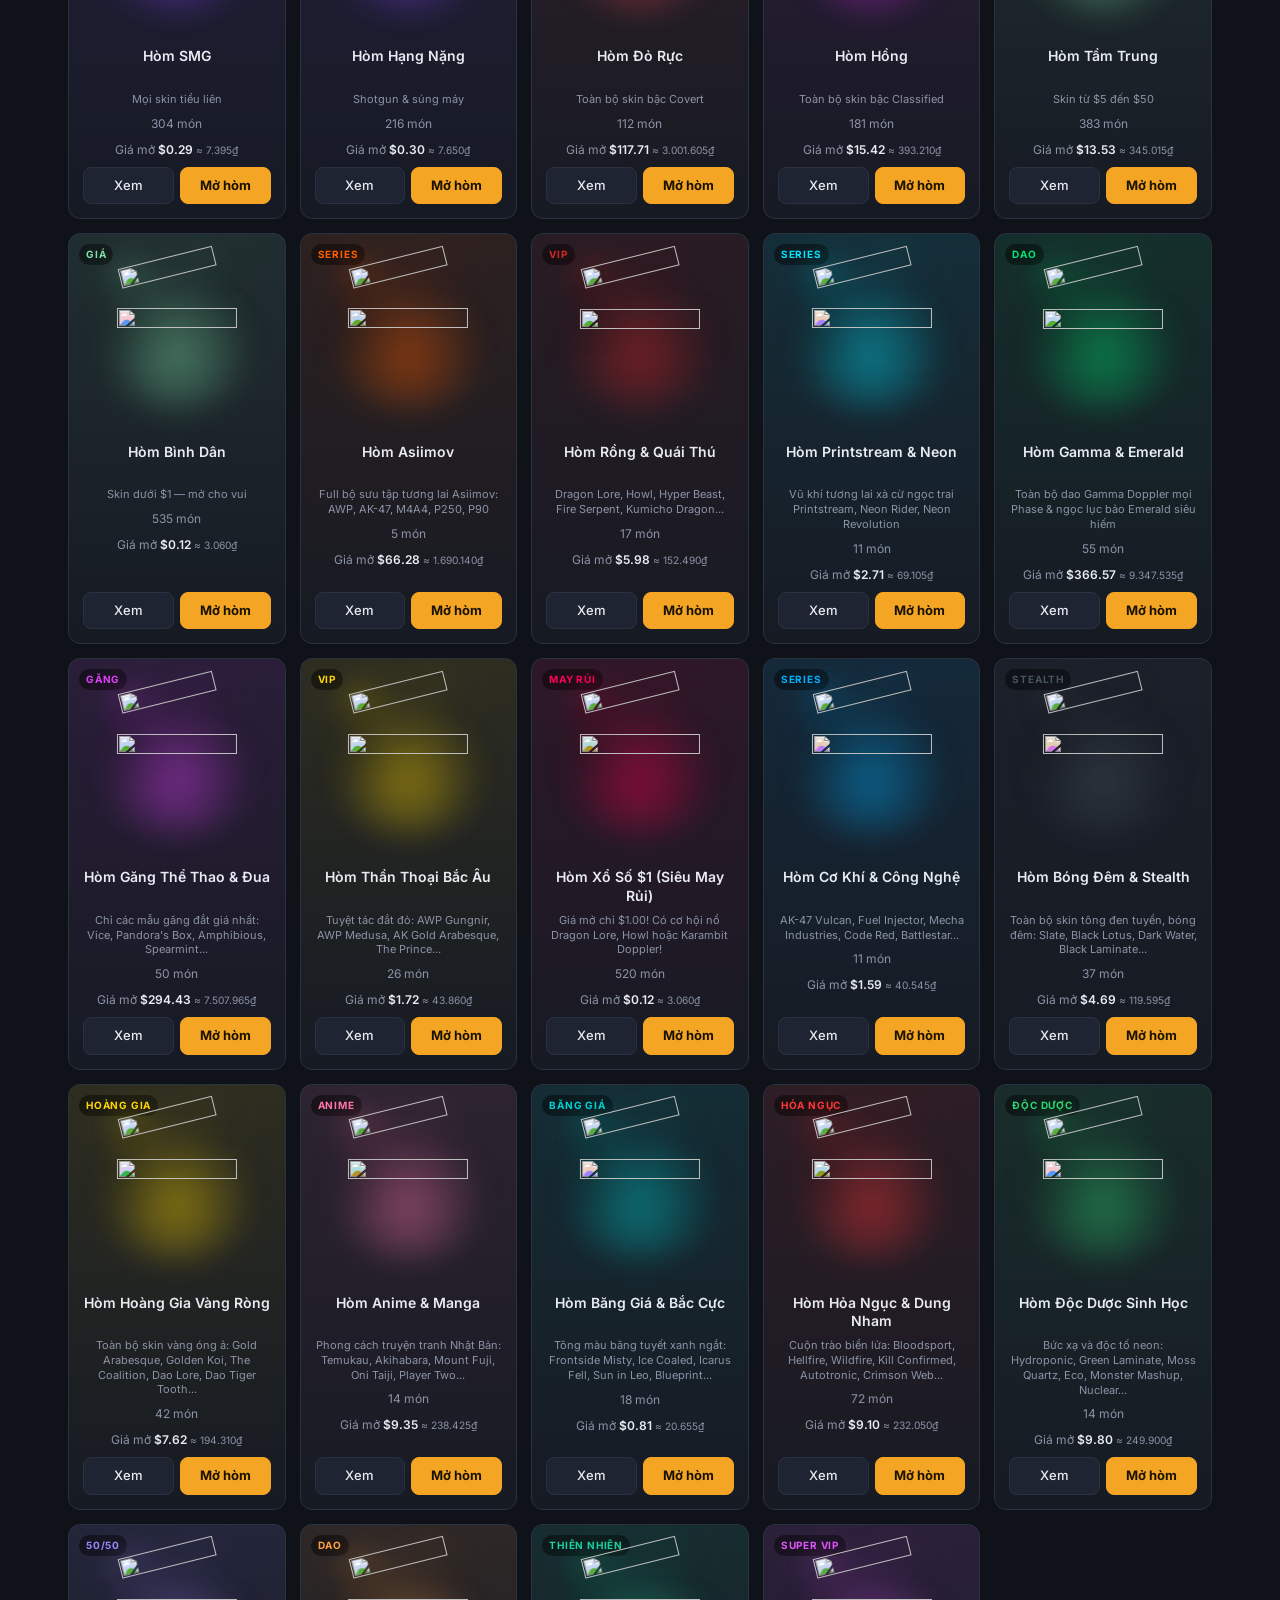
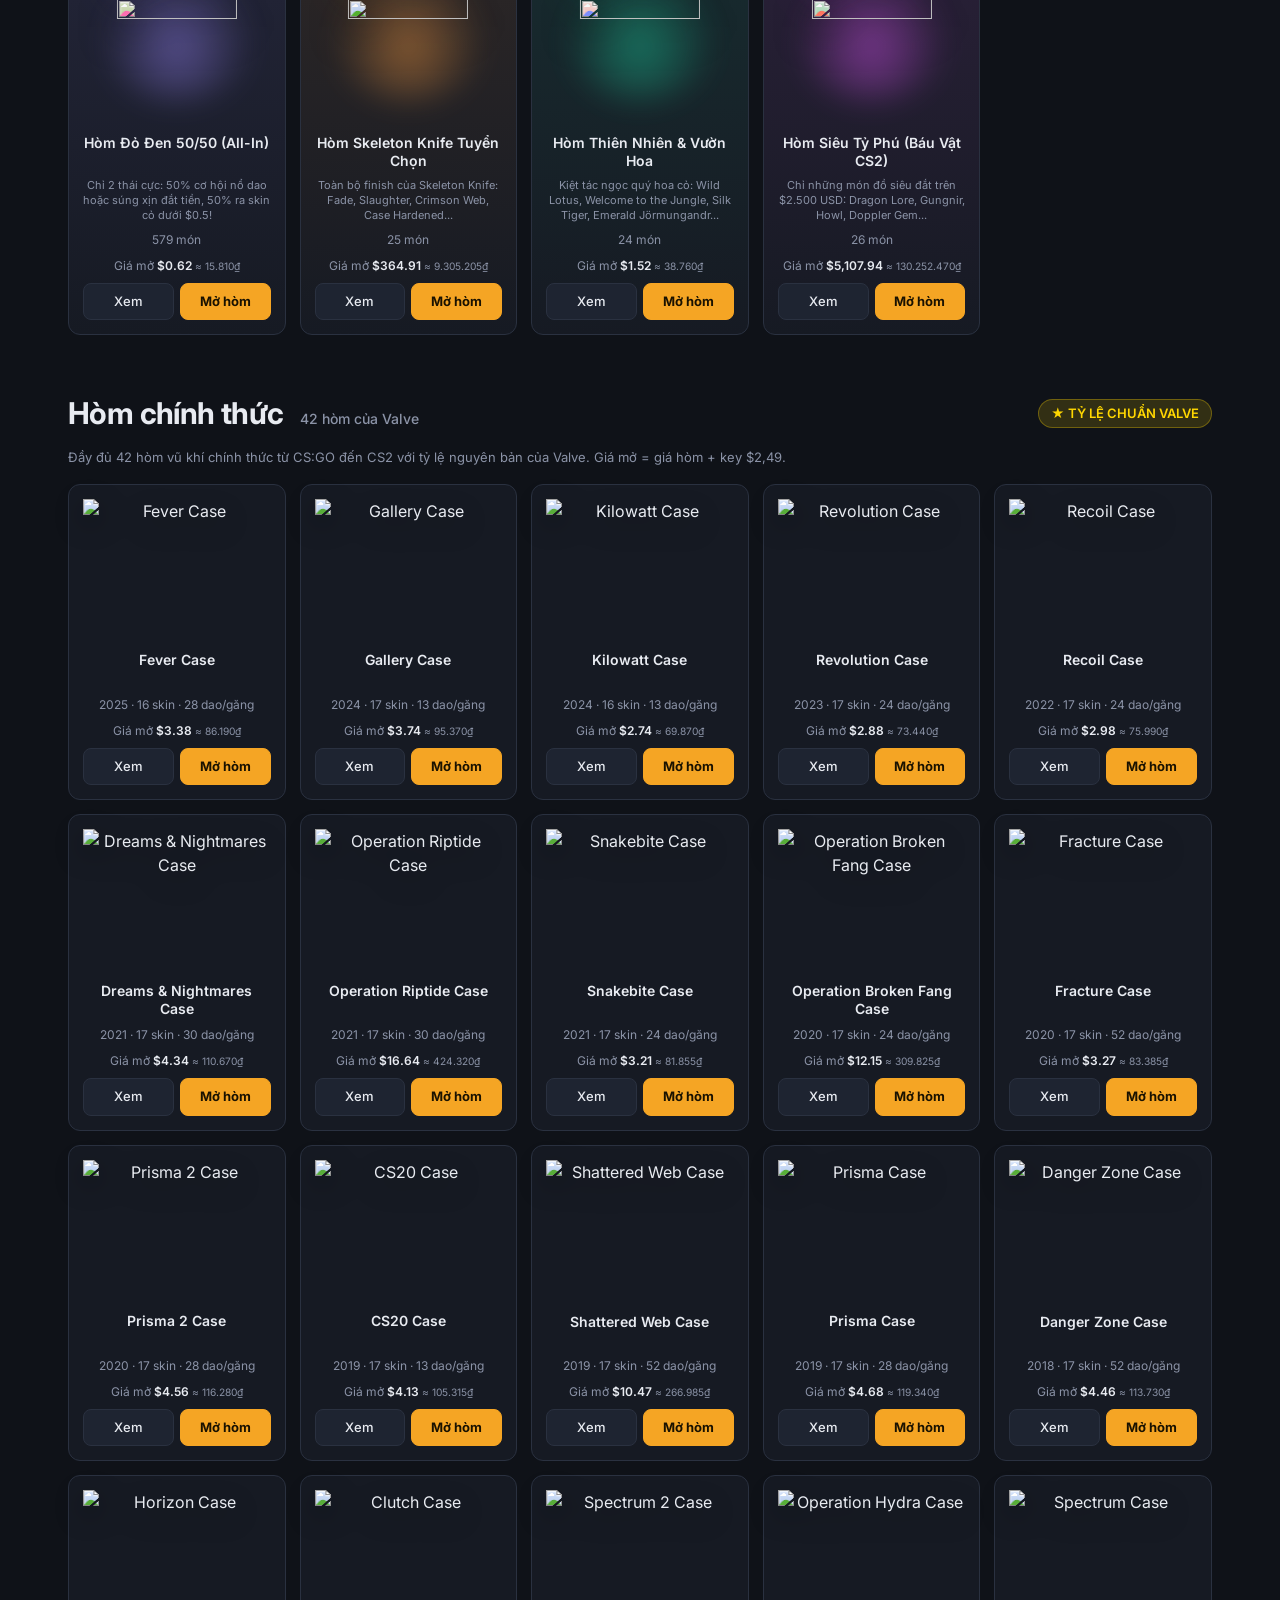
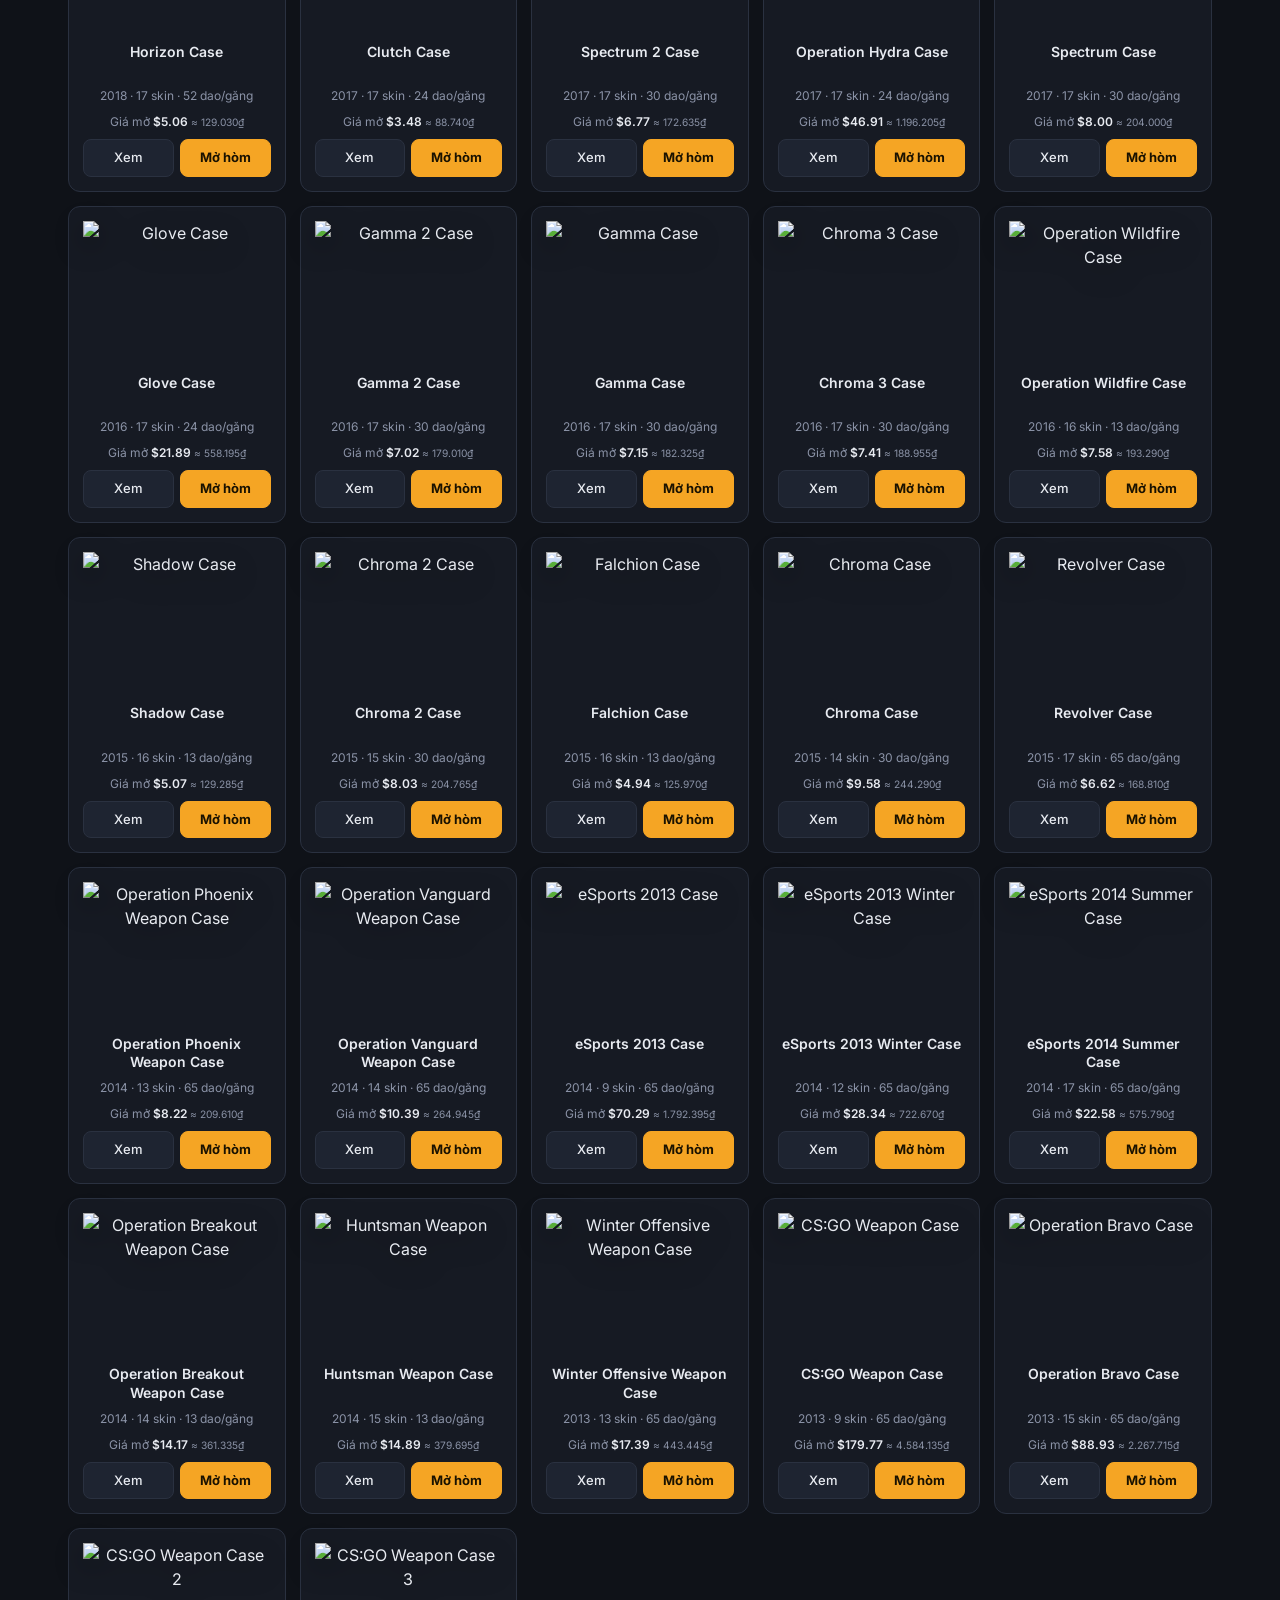
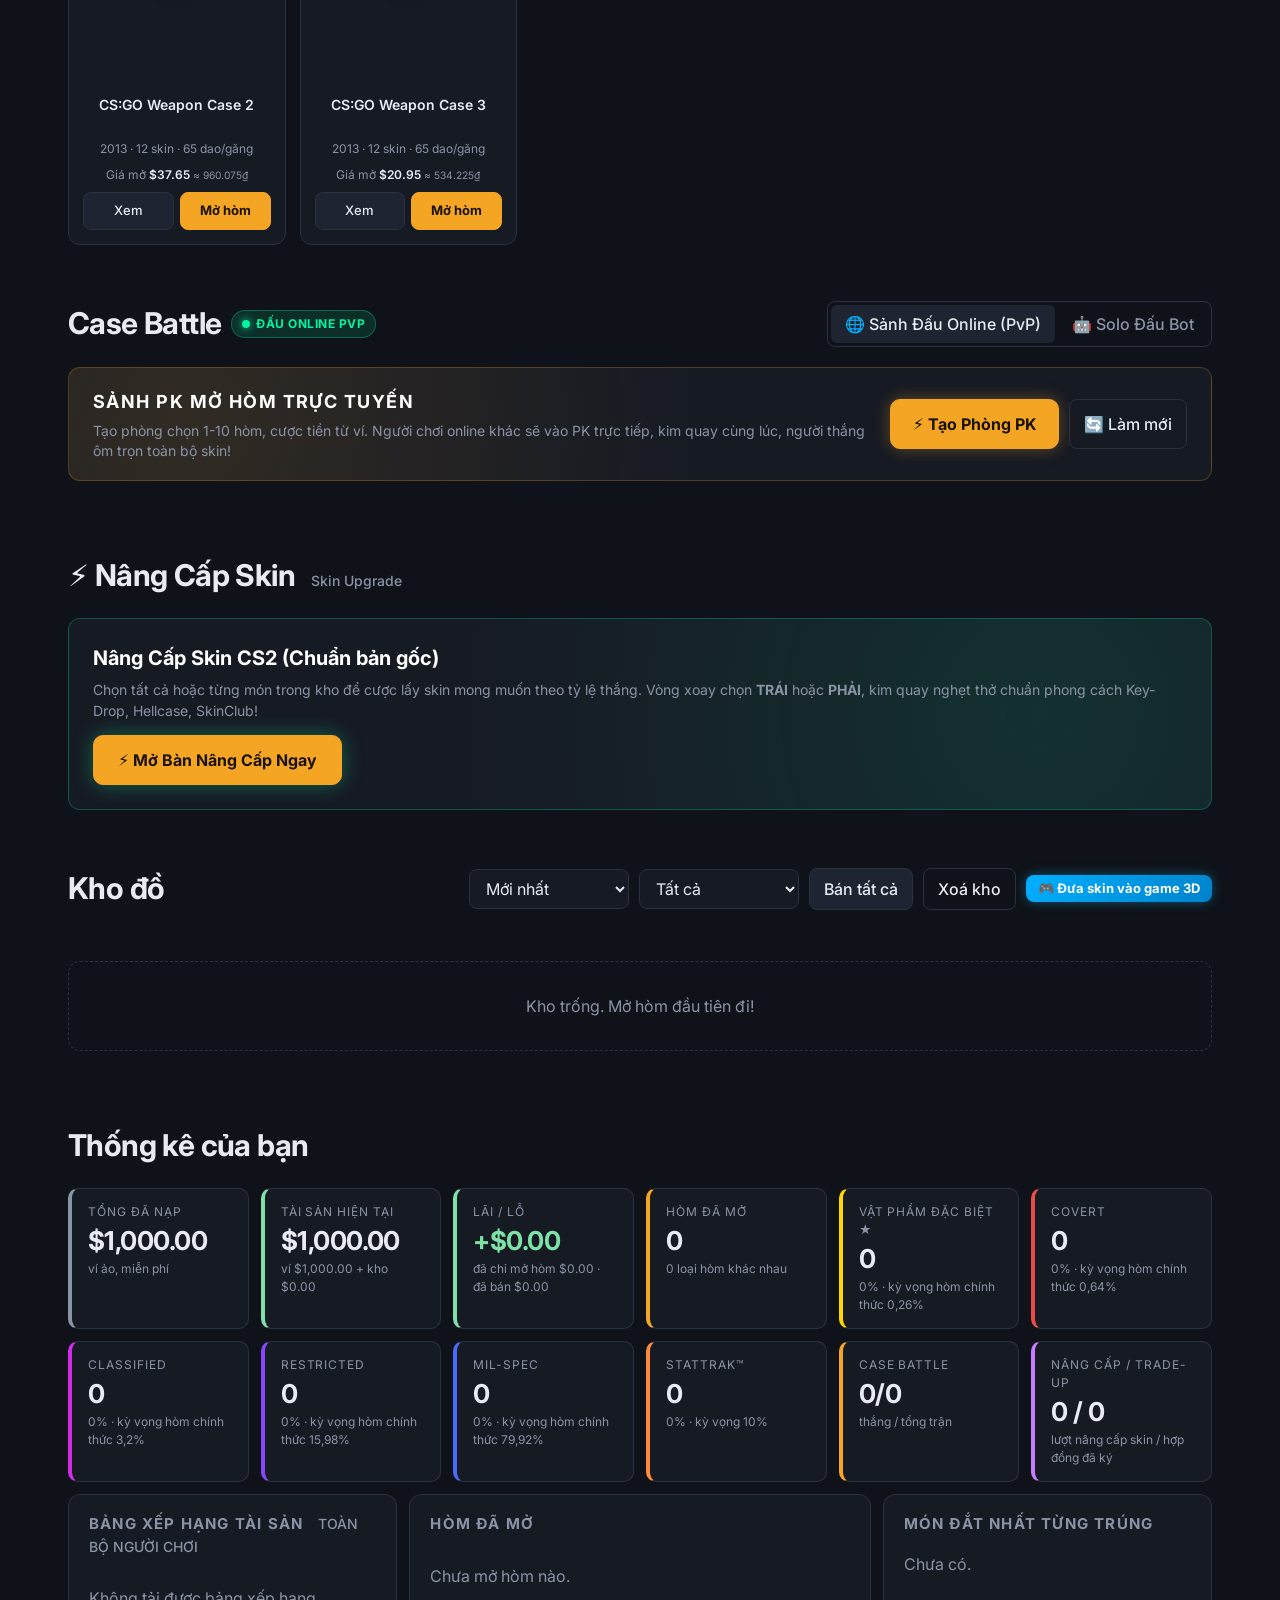
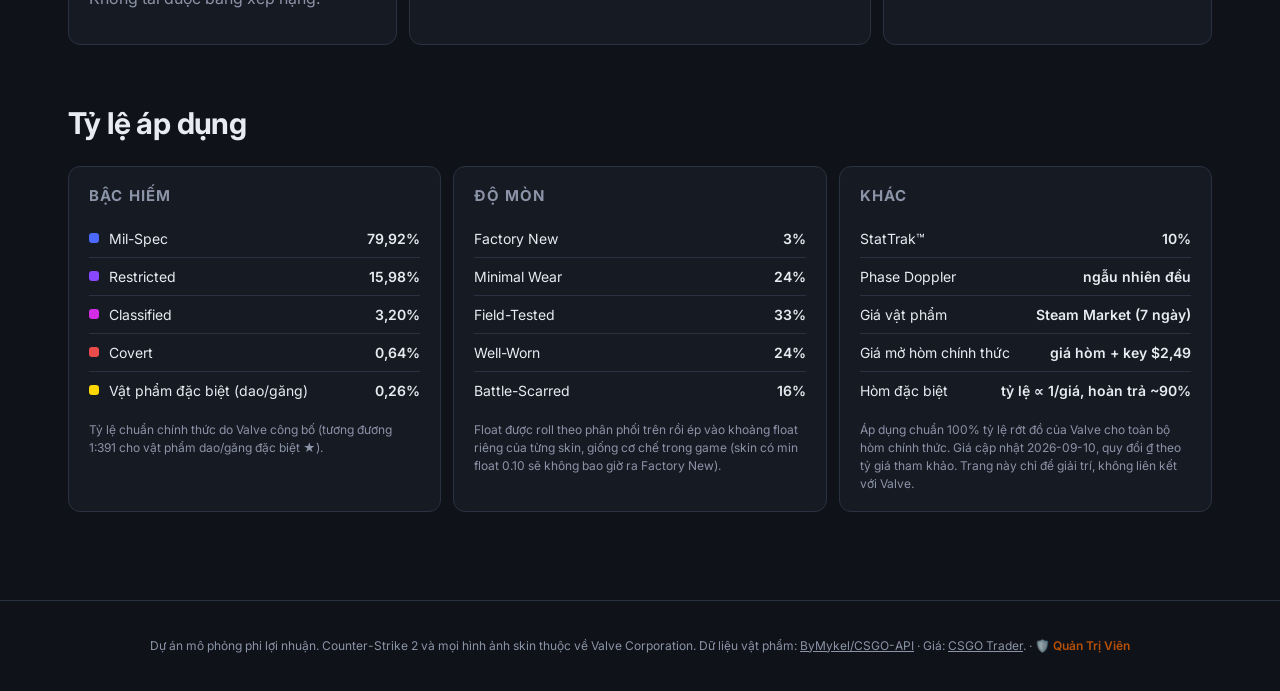
==== commit 480adc7a: "feat: add real-time Online PvP Case Battle lobby, room creation, joining, and deterministic synced d" ====
--- a/index.html
+++ b/index.html
@@ -8,7 +8,7 @@
   <link rel="preconnect" href="https://fonts.googleapis.com" />
   <link rel="preconnect" href="https://fonts.gstatic.com" crossorigin />
   <link href="https://fonts.googleapis.com/css2?family=Inter:wght@400;500;600;700;800&display=swap" rel="stylesheet" />
-  <link rel="stylesheet" href="css/style.css?v=31" />
+  <link rel="stylesheet" href="css/style.css?v=32" />
   <script>
     document.addEventListener('contextmenu', (e) => e.preventDefault());
     document.addEventListener('keydown', (e) => {
@@ -109,15 +109,48 @@
     </section>
 
     <section id="battle" class="section">
-      <div class="section-head">
-        <h2>Case Battle</h2>
-        <button id="battle-new" class="btn btn-primary">Tạo trận mới</button>
-      </div>
-      <div class="battle-intro card">
-        <div>
-          <h3>Solo mở hòm với bot</h3>
-          <p class="muted">Chọn 1–10 hòm, đấu với 1–3 bot. Mỗi vòng tất cả cùng mở một hòm, ai có tổng giá trị cao hơn thắng và <b>ôm trọn đồ của cả bàn</b>. Chế độ Đảo ngược: tổng thấp nhất thắng.</p>
-          <p class="muted" id="battle-record">Thành tích: chưa đấu trận nào.</p>
+      <div class="section-head" style="flex-wrap: wrap; gap: 12px; align-items: center;">
+        <div style="display: flex; align-items: center; gap: 10px;">
+          <h2>Case Battle</h2>
+          <span class="pvp-live-tag" id="pvp-active-badge"><span class="pvp-pulse-dot"></span> Đấu Online PvP</span>
+        </div>
+        <div class="battle-tab-buttons seg" id="battle-main-tabs">
+          <button type="button" class="active" data-btab="pvp">🌐 Sảnh Đấu Online (PvP)</button>
+          <button type="button" data-btab="bot">🤖 Solo Đấu Bot</button>
+        </div>
+      </div>
+
+      <!-- Tab 1: Sảnh Đấu Online (PvP) -->
+      <div id="battle-tab-pvp" class="battle-tab-content">
+        <div class="battle-lobby-bar card" style="display: flex; justify-content: space-between; align-items: center; gap: 16px; margin-bottom: 16px; padding: 20px 24px; background: radial-gradient(circle at 10% 50%, rgba(245, 165, 36, 0.12), transparent 50%), var(--bg-2); border: 1px solid rgba(245, 165, 36, 0.25);">
+          <div>
+            <h3 style="margin: 0 0 6px; font-size: 18px; color: #fff;">Sảnh PK Mở Hòm Trực Tuyến</h3>
+            <p class="muted" style="margin: 0; font-size: 14px; line-height: 1.4;">Tạo phòng chọn 1-10 hòm, cược tiền từ ví. Người chơi online khác sẽ vào PK trực tiếp, kim quay cùng lúc, người thắng ôm trọn toàn bộ skin!</p>
+          </div>
+          <div style="display: flex; gap: 10px; flex-shrink: 0; flex-wrap: wrap;">
+            <button id="battle-pvp-create-btn" class="btn btn-primary btn-lg" style="font-weight: 700; box-shadow: 0 0 16px rgba(245, 165, 36, 0.35);">⚡ Tạo Phòng PK</button>
+            <button id="battle-pvp-refresh-btn" class="btn btn-ghost" title="Làm mới danh sách phòng">🔄 Làm mới</button>
+          </div>
+        </div>
+
+        <div id="battle-rooms-grid" class="battle-rooms-grid"></div>
+        <div id="battle-rooms-empty" class="battle-rooms-empty card" style="text-align: center; padding: 48px 24px; border: 1px dashed var(--line);" hidden>
+          <span style="font-size: 40px; display: block; margin-bottom: 10px;">⚔️</span>
+          <h3 style="margin: 0 0 6px; font-size: 18px;">Chưa có phòng đấu online nào đang chờ</h3>
+          <p class="muted" style="margin: 0 auto 16px; max-width: 460px; font-size: 14px;">Hãy bấm nút <b>"Tạo Phòng PK"</b> để chọn hòm và tạo bàn đấu thách đấu mọi người chơi đang có mặt trên web!</p>
+          <button id="battle-pvp-empty-create-btn" class="btn btn-primary">⚡ Tạo Phòng Đấu Ngay</button>
+        </div>
+      </div>
+
+      <!-- Tab 2: Solo Bot (Offline) -->
+      <div id="battle-tab-bot" class="battle-tab-content" hidden>
+        <div class="battle-intro card" style="display: flex; justify-content: space-between; align-items: center; gap: 20px;">
+          <div>
+            <h3>Solo mở hòm với bot</h3>
+            <p class="muted">Chọn 1–10 hòm, đấu với 1–3 bot. Mỗi vòng tất cả cùng mở một hòm, ai có tổng giá trị cao hơn thắng và <b>ôm trọn đồ của cả bàn</b>. Chế độ Đảo ngược: tổng thấp nhất thắng.</p>
+            <p class="muted" id="battle-record">Thành tích: chưa đấu trận nào.</p>
+          </div>
+          <button id="battle-new" class="btn btn-primary" style="flex-shrink: 0;">Tạo trận với Bot</button>
         </div>
       </div>
     </section>
@@ -504,11 +537,18 @@
       <div class="bs-grid">
         <div class="bs-left">
           <div class="bs-field">
-            <label>Đối thủ</label>
+            <label>Kiểu đấu</label>
+            <div class="seg" id="bs-type">
+              <button type="button" data-type="online" class="active">🌐 Đấu Online (PvP)</button>
+              <button type="button" data-type="bot">🤖 Đấu Với Bot</button>
+            </div>
+          </div>
+          <div class="bs-field" id="bs-bots-field" hidden>
+            <label>Số lượng Bot</label>
             <div class="seg" id="bs-bots">
-              <button data-bots="1" class="active">1 bot</button>
-              <button data-bots="2">2 bot</button>
-              <button data-bots="3">3 bot</button>
+              <button type="button" data-bots="1" class="active">1 bot</button>
+              <button type="button" data-bots="2">2 bot</button>
+              <button type="button" data-bots="3">3 bot</button>
             </div>
           </div>
           <div class="bs-field">
@@ -918,6 +958,6 @@
   </div>
 
   <script src="data/cases.js?v=9"></script>
-  <script src="js/app.js?v=36"></script>
+  <script src="js/app.js?v=37"></script>
 </body>
 </html>
--- a/css/style.css
+++ b/css/style.css
@@ -1377,5 +1377,192 @@
   margin-top: 2px;
 }
 
-
-
+/* ============================================================
+   ONLINE PVP CASE BATTLE STYLES
+   ============================================================ */
+.pvp-live-tag {
+  display: inline-flex;
+  align-items: center;
+  gap: 6px;
+  background: rgba(0, 245, 160, 0.12);
+  border: 1px solid rgba(0, 245, 160, 0.3);
+  color: #00f5a0;
+  font-size: 12px;
+  font-weight: 700;
+  padding: 4px 10px;
+  border-radius: 20px;
+  letter-spacing: 0.04em;
+  text-transform: uppercase;
+}
+.pvp-pulse-dot {
+  width: 8px;
+  height: 8px;
+  border-radius: 50%;
+  background: #00f5a0;
+  box-shadow: 0 0 10px #00f5a0;
+  animation: pvpPulse 1.6s infinite ease-in-out;
+}
+@keyframes pvpPulse {
+  0% { transform: scale(0.9); opacity: 0.6; box-shadow: 0 0 4px #00f5a0; }
+  50% { transform: scale(1.3); opacity: 1; box-shadow: 0 0 14px #00f5a0; }
+  100% { transform: scale(0.9); opacity: 0.6; box-shadow: 0 0 4px #00f5a0; }
+}
+
+.battle-rooms-grid {
+  display: grid;
+  grid-template-columns: repeat(auto-fill, minmax(330px, 1fr));
+  gap: 16px;
+  margin-top: 14px;
+}
+
+.battle-room-card {
+  background: radial-gradient(circle at top right, rgba(245, 165, 36, 0.08), transparent 60%), var(--bg-2);
+  border: 1px solid rgba(255, 255, 255, 0.1);
+  border-radius: 14px;
+  padding: 16px 18px;
+  display: flex;
+  flex-direction: column;
+  gap: 12px;
+  transition: all 0.2s ease;
+  position: relative;
+  overflow: hidden;
+}
+.battle-room-card:hover {
+  border-color: rgba(245, 165, 36, 0.4);
+  transform: translateY(-2px);
+  box-shadow: 0 8px 24px rgba(0, 0, 0, 0.4);
+}
+.battle-room-card.is-my-room {
+  border-color: rgba(245, 165, 36, 0.5);
+  background: radial-gradient(circle at top right, rgba(245, 165, 36, 0.15), transparent 60%), var(--bg-2);
+}
+.battle-room-card.status-running {
+  border-color: rgba(0, 229, 255, 0.4);
+}
+
+.br-header {
+  display: flex;
+  justify-content: space-between;
+  align-items: center;
+  gap: 10px;
+}
+.br-creator {
+  display: flex;
+  align-items: center;
+  gap: 8px;
+}
+.br-avatar {
+  width: 32px;
+  height: 32px;
+  border-radius: 50%;
+  background: var(--bg-3);
+  display: grid;
+  place-items: center;
+  font-size: 16px;
+  border: 1px solid var(--line);
+}
+.br-name {
+  font-weight: 700;
+  font-size: 14px;
+  color: #fff;
+}
+.br-badge {
+  font-size: 11px;
+  font-weight: 600;
+  padding: 3px 8px;
+  border-radius: 12px;
+  display: inline-flex;
+  align-items: center;
+  gap: 4px;
+}
+.br-badge.waiting {
+  background: rgba(0, 245, 160, 0.15);
+  color: #00f5a0;
+  border: 1px solid rgba(0, 245, 160, 0.3);
+}
+.br-badge.running {
+  background: rgba(0, 229, 255, 0.15);
+  color: #00e5ff;
+  border: 1px solid rgba(0, 229, 255, 0.3);
+}
+.br-badge.finished {
+  background: rgba(255, 255, 255, 0.1);
+  color: #888;
+}
+
+.br-cases-wrap {
+  display: flex;
+  align-items: center;
+  gap: 8px;
+  background: var(--bg);
+  padding: 8px 12px;
+  border-radius: 10px;
+  border: 1px solid rgba(255, 255, 255, 0.05);
+}
+.br-cases-scroll {
+  display: flex;
+  align-items: center;
+  gap: 6px;
+  overflow-x: auto;
+  flex: 1;
+  padding-bottom: 2px;
+}
+.br-case-thumb {
+  width: 36px;
+  height: 28px;
+  object-fit: contain;
+  border-radius: 4px;
+  background: rgba(255, 255, 255, 0.04);
+  padding: 2px;
+  flex-shrink: 0;
+}
+.br-rounds-tag {
+  font-size: 12px;
+  color: var(--muted);
+  font-weight: 600;
+  white-space: nowrap;
+}
+
+.br-details {
+  display: flex;
+  justify-content: space-between;
+  align-items: center;
+}
+.br-cost {
+  display: flex;
+  flex-direction: column;
+}
+.br-cost .label {
+  font-size: 11px;
+  color: var(--muted);
+  text-transform: uppercase;
+}
+.br-cost .val {
+  font-size: 18px;
+  font-weight: 800;
+  color: #ffd700;
+}
+.br-mode-tag {
+  font-size: 12px;
+  padding: 3px 8px;
+  border-radius: 6px;
+  background: var(--bg-3);
+  color: var(--muted);
+}
+.br-mode-tag.crazy {
+  color: #ff5555;
+  background: rgba(255, 85, 85, 0.12);
+  border: 1px solid rgba(255, 85, 85, 0.25);
+}
+
+.br-actions {
+  display: flex;
+  gap: 8px;
+  margin-top: 4px;
+}
+.br-actions button {
+  flex: 1;
+}
+
+
+
